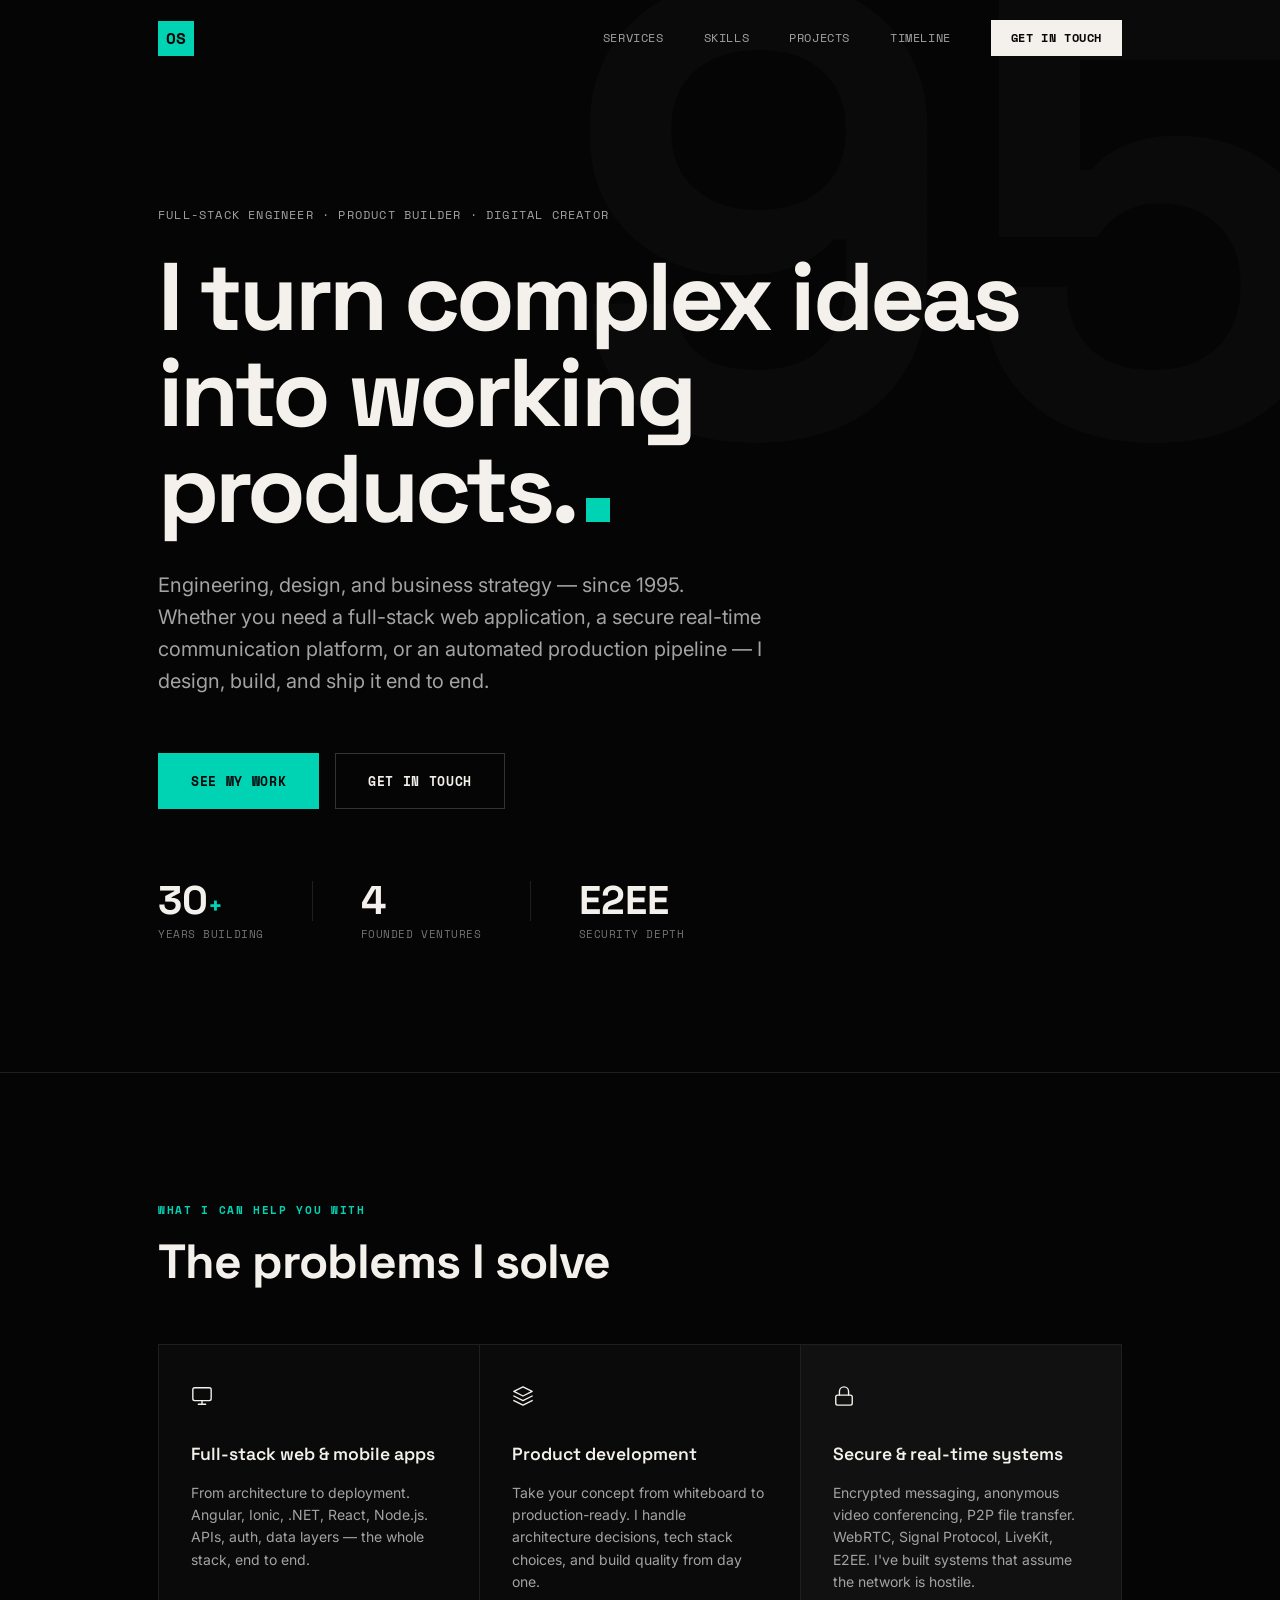
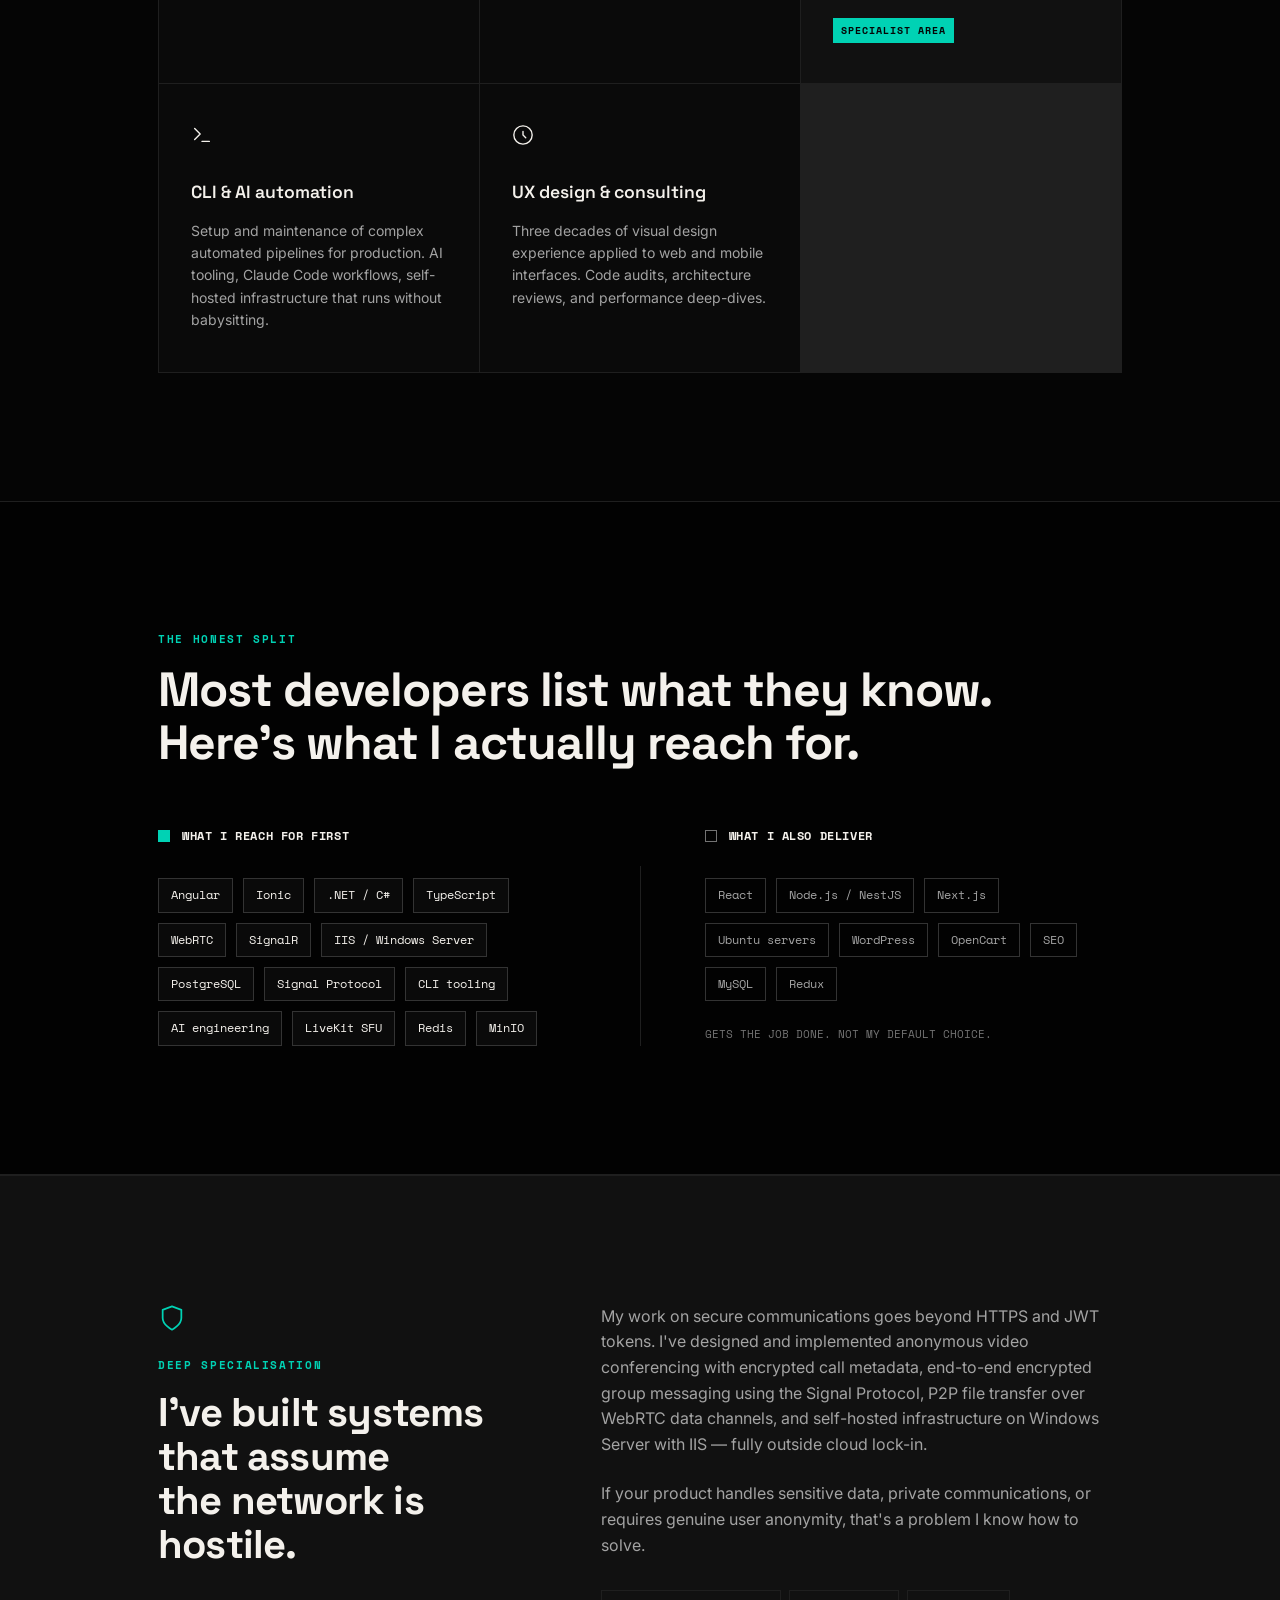
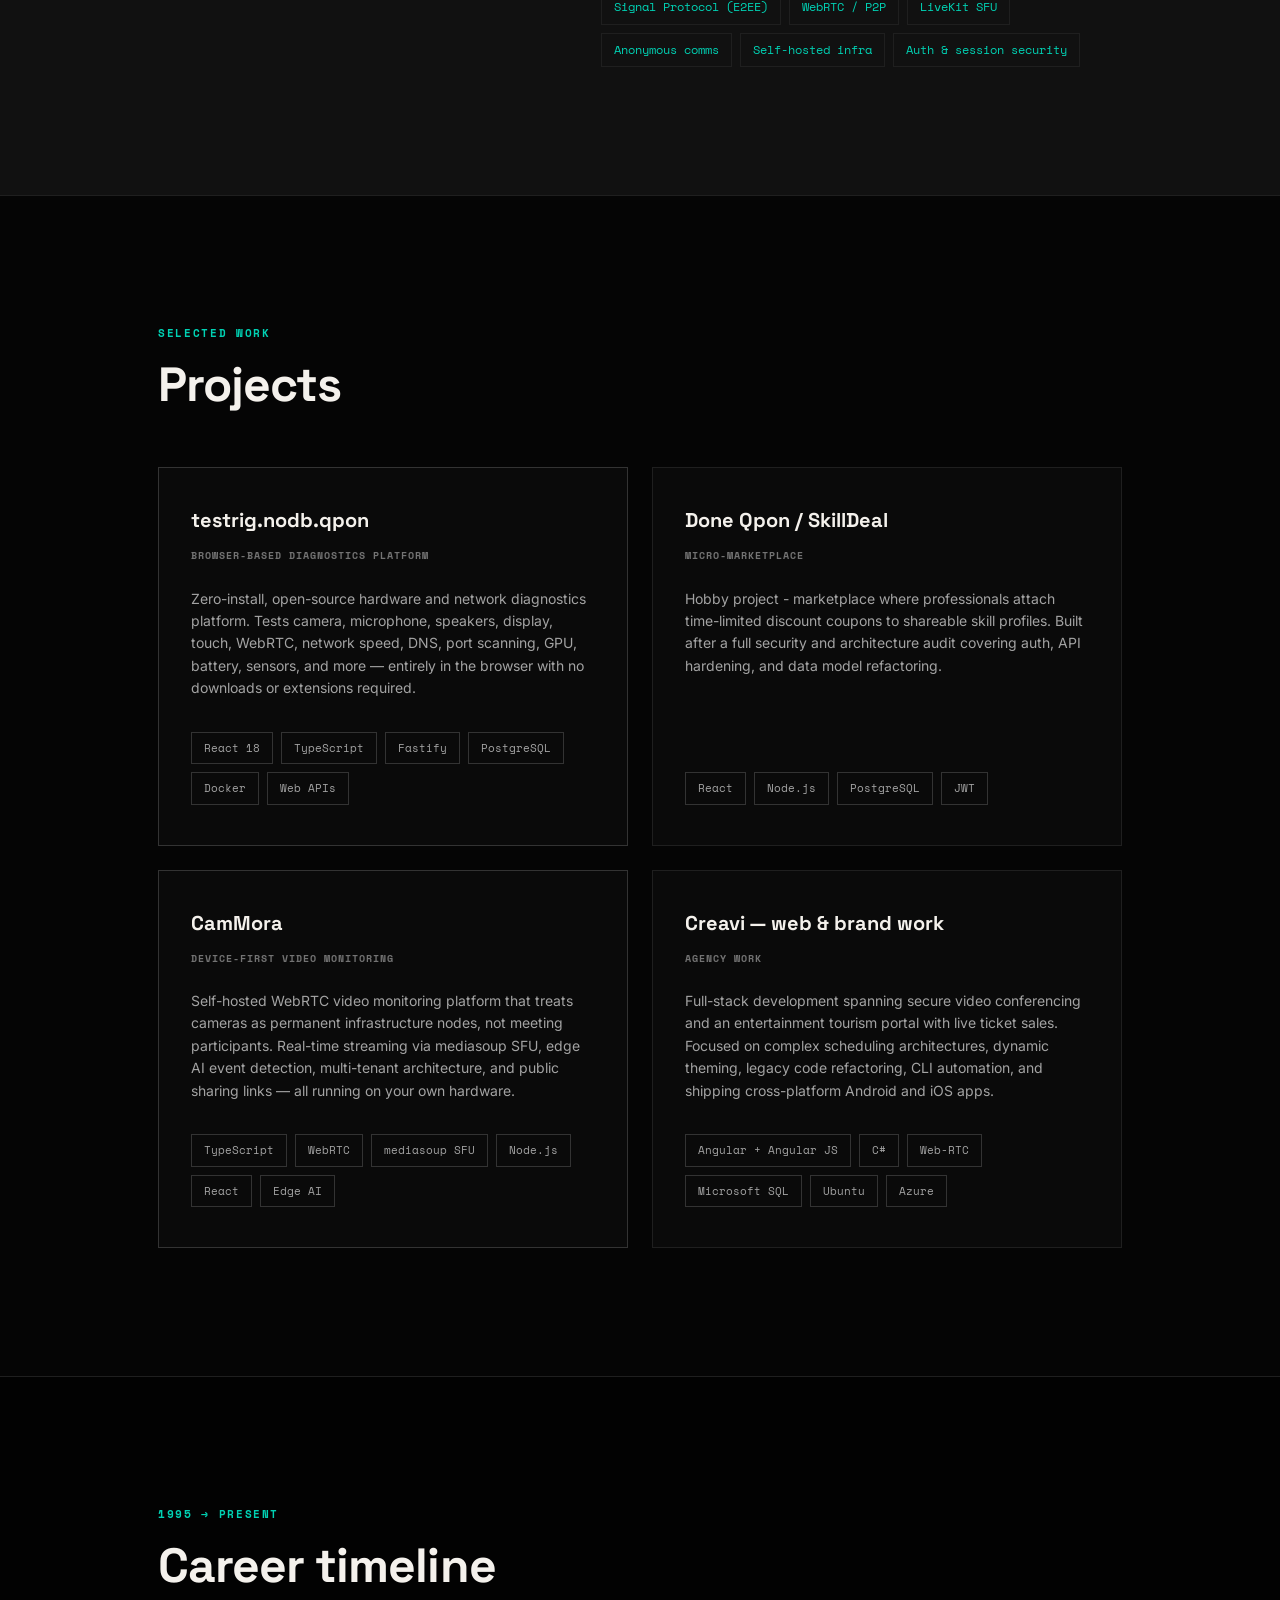
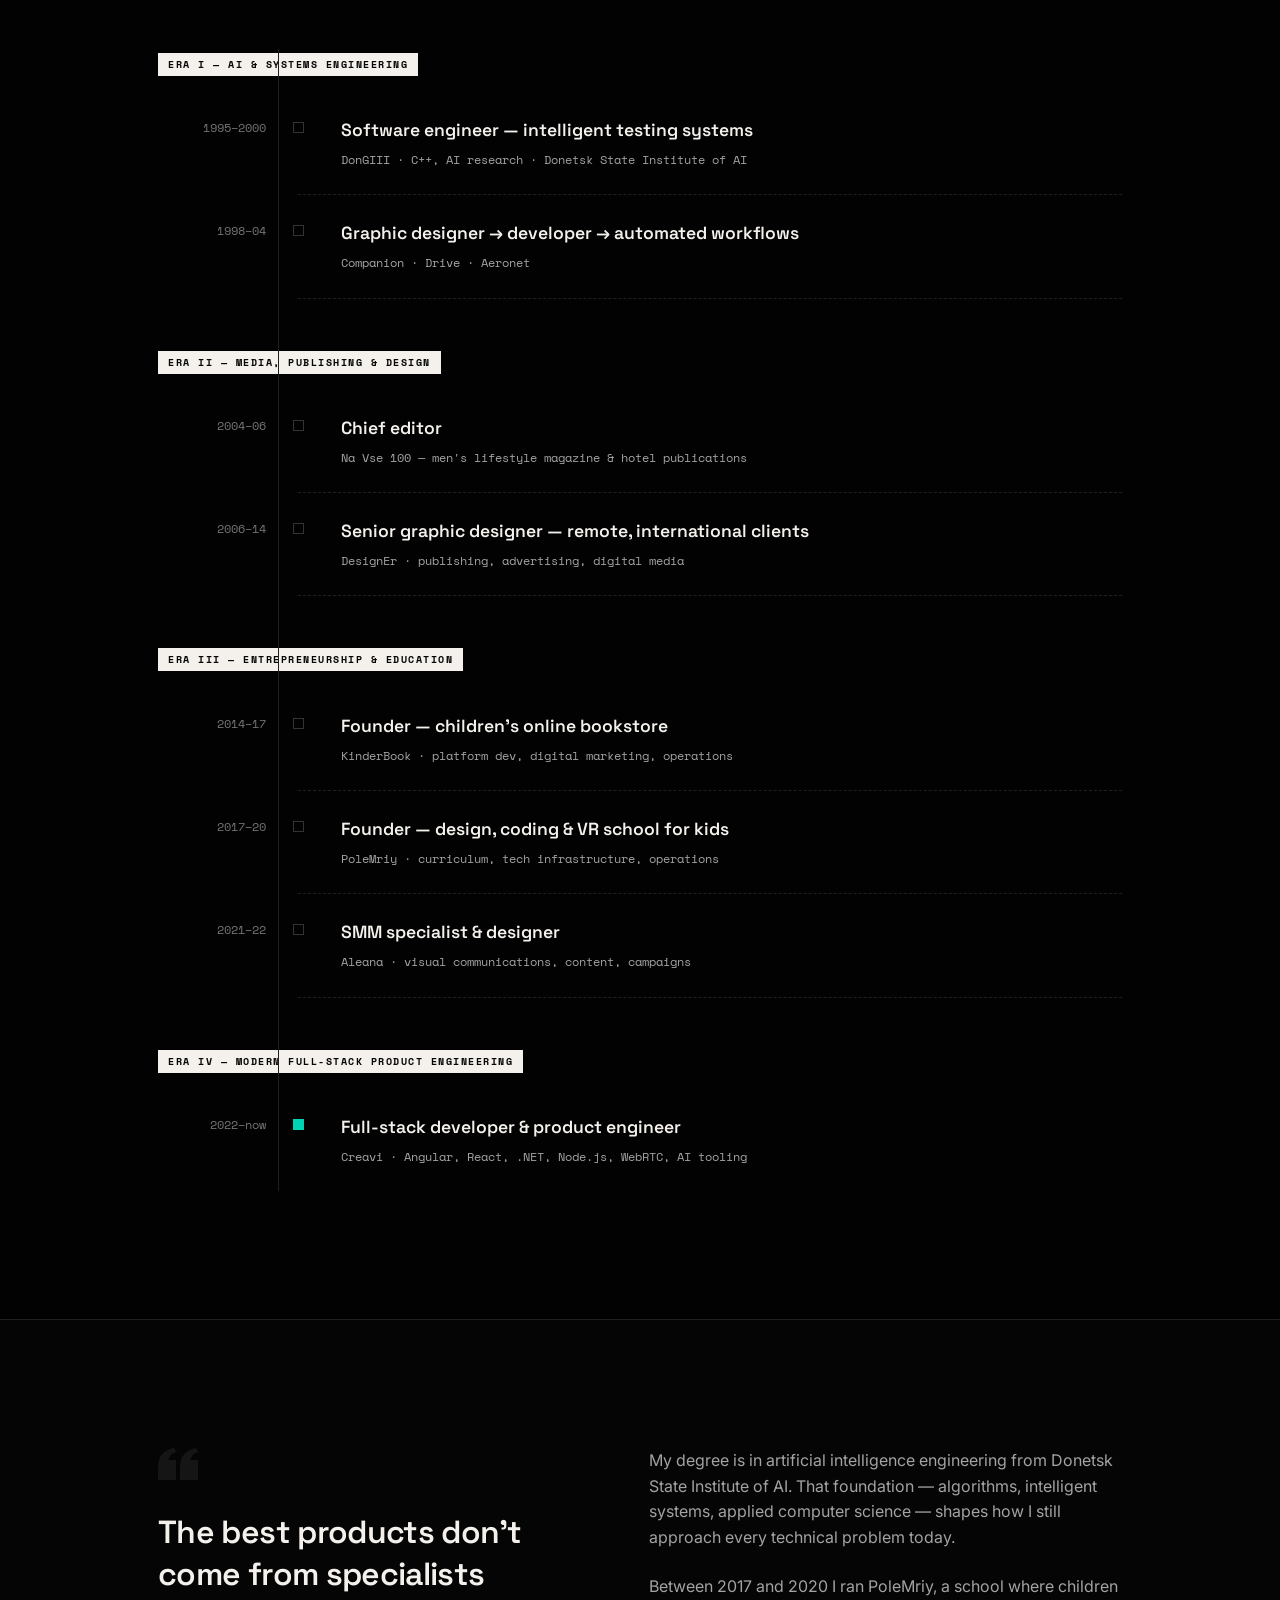
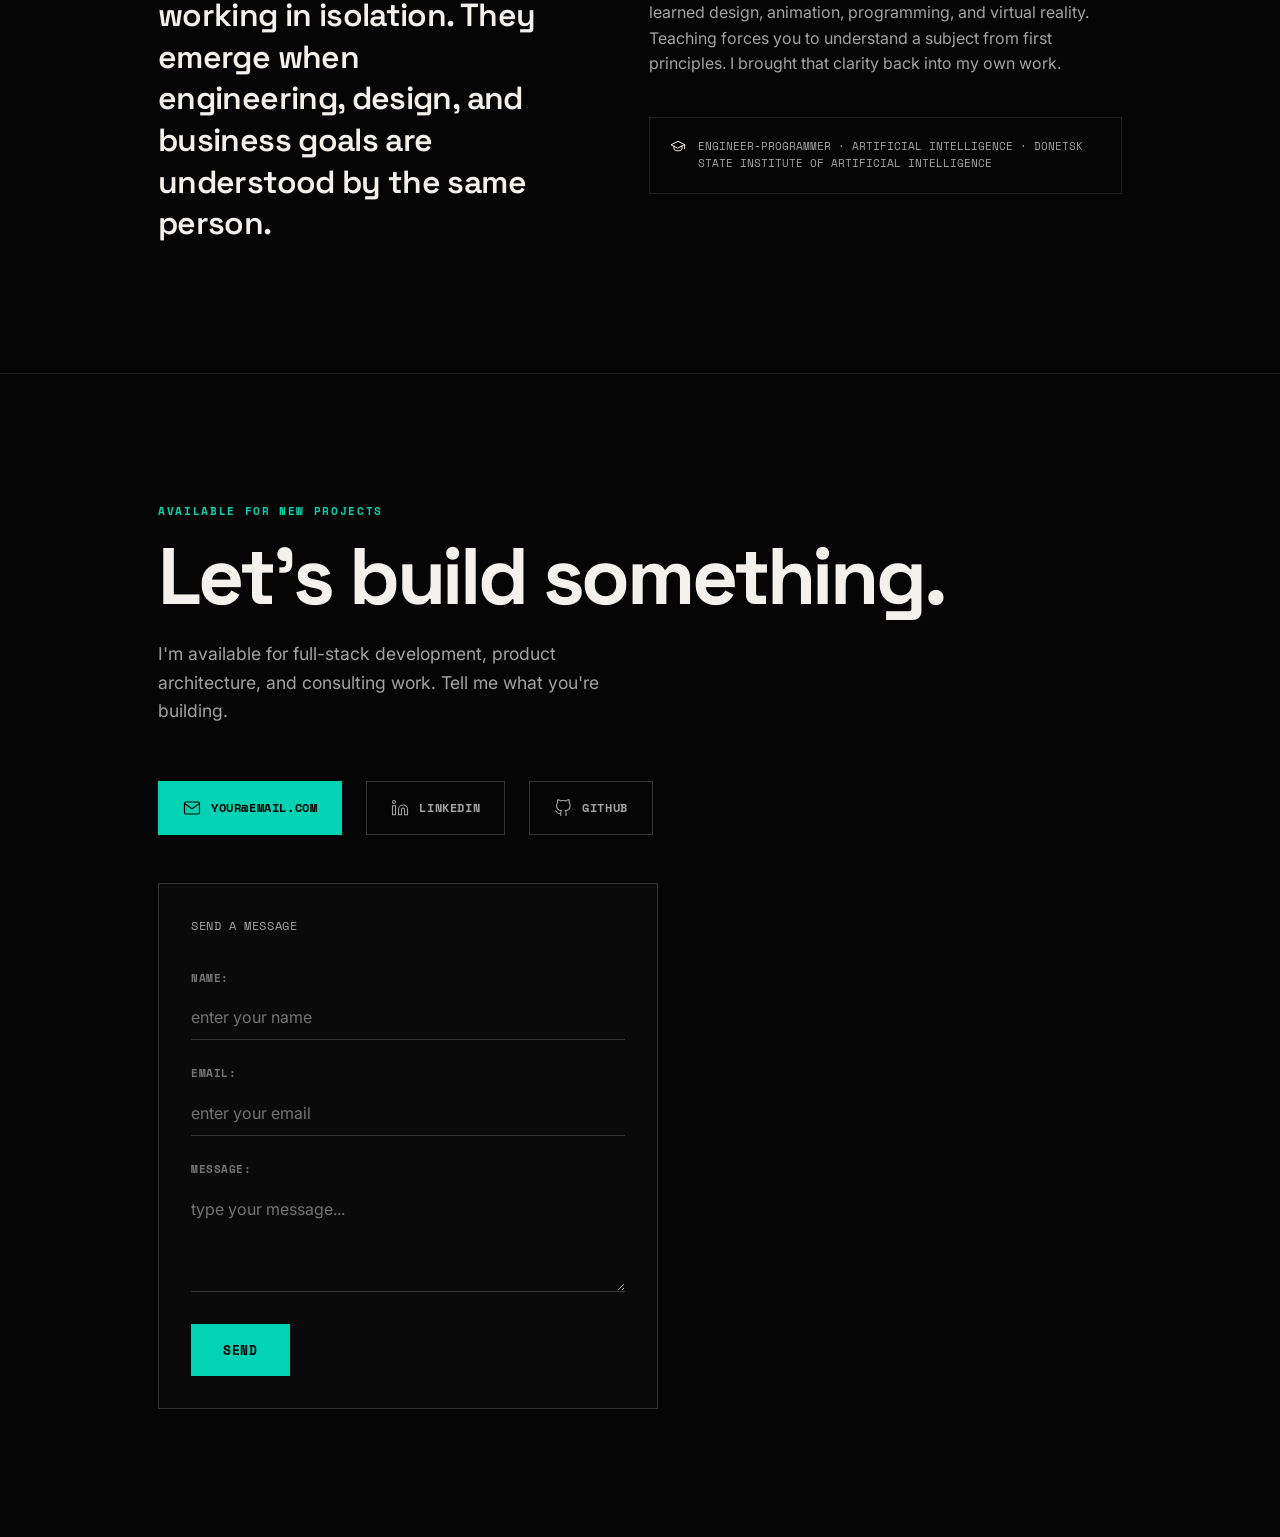
==== formal/site/index.html @ 69bfb185 "feat: replace Secure Messenger with CamMora project - formal: Secure Messenger → CamMora (device-fir" ====
<!DOCTYPE html>
<html lang="en">
<head>
<meta charset="UTF-8">
<meta name="viewport" content="width=device-width, initial-scale=1.0">
<title>Olexander Skidan — Full-Stack Product Engineer</title>
<link rel="icon" type="image/svg+xml" href="favicon.svg">
<link rel="icon" type="image/png" sizes="96x96" href="favicon-96x96.png">
<link rel="icon" type="image/x-icon" href="favicon.ico">
<link rel="apple-touch-icon" sizes="180x180" href="apple-touch-icon.png">
<link rel="manifest" href="site.webmanifest">
<link rel="preconnect" href="https://fonts.googleapis.com">
<link rel="preconnect" href="https://fonts.gstatic.com" crossorigin>
<link href="https://fonts.googleapis.com/css2?family=Space+Grotesk:wght@300;400;500;600;700&family=Inter:wght@300;400;500&display=swap" rel="stylesheet">
<link rel="stylesheet" href="portfolio.css">
</head>
<body>

<!-- NAV -->
<nav class="nav" id="nav">
  <div class="nav-inner">
    <span class="nav-initials">OS</span>
    <button class="nav-toggle" id="nav-toggle" aria-label="Toggle navigation" aria-expanded="false">
      <span></span>
      <span></span>
      <span></span>
    </button>
    <div class="nav-links" id="nav-links">
      <a href="#services">Services</a>
      <a href="#skills">Skills</a>
      <a href="#projects">Projects</a>
      <a href="#timeline">Timeline</a>
      <a href="#contact" class="nav-cta">Get in touch</a>
    </div>
  </div>
</nav>

<!-- HERO -->
<section class="hero" id="hero">
  <div class="container">
    <p class="eyebrow">Full-stack engineer · product builder · digital creator</p>
    <h1 class="hero-headline">I turn complex ideas<br>into working products.</h1>
    <p class="hero-sub">Engineering, design, and business strategy — since 1995.<br>Whether you need a full-stack web application, a secure real-time communication platform, or an automated production pipeline — I design, build, and ship it end to end.</p>
    <div class="hero-ctas">
      <a href="#projects" class="btn btn-primary">See my work</a>
      <a href="#contact" class="btn btn-ghost">Get in touch</a>
    </div>
    <div class="hero-stats">
      <div class="stat">
        <span class="stat-num">30<span class="stat-plus">+</span></span>
        <span class="stat-label">Years building</span>
      </div>
      <div class="stat-divider"></div>
      <div class="stat">
        <span class="stat-num">4</span>
        <span class="stat-label">Founded ventures</span>
      </div>
      <div class="stat-divider"></div>
      <div class="stat">
        <span class="stat-num">E2EE</span>
        <span class="stat-label">Security depth</span>
      </div>
    </div>
  </div>
</section>

<!-- SERVICES -->
<section class="section" id="services">
  <div class="container">
    <p class="section-eyebrow">What I can help you with</p>
    <h2 class="section-title">The problems I solve</h2>
    <div class="services-grid">
      <div class="service-card">
        <div class="service-icon">
          <svg width="22" height="22" viewBox="0 0 24 24" fill="none" stroke="currentColor" stroke-width="1.5" stroke-linecap="round" stroke-linejoin="round"><rect x="2" y="3" width="20" height="14" rx="2"/><path d="M8 21h8M12 17v4"/></svg>
        </div>
        <h3>Full-stack web &amp; mobile apps</h3>
        <p>From architecture to deployment. Angular, Ionic, .NET, React, Node.js. APIs, auth, data layers — the whole stack, end to end.</p>
      </div>
      <div class="service-card">
        <div class="service-icon">
          <svg width="22" height="22" viewBox="0 0 24 24" fill="none" stroke="currentColor" stroke-width="1.5" stroke-linecap="round" stroke-linejoin="round"><path d="M12 2L2 7l10 5 10-5-10-5z"/><path d="M2 17l10 5 10-5"/><path d="M2 12l10 5 10-5"/></svg>
        </div>
        <h3>Product development</h3>
        <p>Take your concept from whiteboard to production-ready. I handle architecture decisions, tech stack choices, and build quality from day one.</p>
      </div>
      <div class="service-card service-card--accent">
        <div class="service-icon">
          <svg width="22" height="22" viewBox="0 0 24 24" fill="none" stroke="currentColor" stroke-width="1.5" stroke-linecap="round" stroke-linejoin="round"><rect x="3" y="11" width="18" height="11" rx="2"/><path d="M7 11V7a5 5 0 0 1 10 0v4"/></svg>
        </div>
        <h3>Secure &amp; real-time systems</h3>
        <p>Encrypted messaging, anonymous video conferencing, P2P file transfer. WebRTC, Signal Protocol, LiveKit, E2EE. I've built systems that assume the network is hostile.</p>
        <span class="service-badge">Specialist area</span>
      </div>
      <div class="service-card">
        <div class="service-icon">
          <svg width="22" height="22" viewBox="0 0 24 24" fill="none" stroke="currentColor" stroke-width="1.5" stroke-linecap="round" stroke-linejoin="round"><polyline points="4 17 10 11 4 5"/><line x1="12" y1="19" x2="20" y2="19"/></svg>
        </div>
        <h3>CLI &amp; AI automation</h3>
        <p>Setup and maintenance of complex automated pipelines for production. AI tooling, Claude Code workflows, self-hosted infrastructure that runs without babysitting.</p>
      </div>
      <div class="service-card">
        <div class="service-icon">
          <svg width="22" height="22" viewBox="0 0 24 24" fill="none" stroke="currentColor" stroke-width="1.5" stroke-linecap="round" stroke-linejoin="round"><circle cx="12" cy="12" r="10"/><path d="M12 8v4l3 3"/></svg>
        </div>
        <h3>UX design &amp; consulting</h3>
        <p>Three decades of visual design experience applied to web and mobile interfaces. Code audits, architecture reviews, and performance deep-dives.</p>
      </div>
    </div>
  </div>
</section>

<!-- SKILLS -->
<section class="section section--dark" id="skills">
  <div class="container">
    <p class="section-eyebrow">The honest split</p>
    <h2 class="section-title">Most developers list what they know.<br>Here's what I actually reach for.</h2>
    <div class="skills-grid">
      <div class="skills-col">
        <div class="skills-col-header">
          <span class="skills-col-dot skills-col-dot--love"></span>
          What I reach for first
        </div>
        <div class="tags-wrap">
          <span class="tag tag--love">Angular</span>
          <span class="tag tag--love">Ionic</span>
          <span class="tag tag--love">.NET / C#</span>
          <span class="tag tag--love">TypeScript</span>
          <span class="tag tag--love">WebRTC</span>
          <span class="tag tag--love">SignalR</span>
          <span class="tag tag--love">IIS / Windows Server</span>
          <span class="tag tag--love">PostgreSQL</span>
          <span class="tag tag--love">Signal Protocol</span>
          <span class="tag tag--love">CLI tooling</span>
          <span class="tag tag--love">AI engineering</span>
          <span class="tag tag--love">LiveKit SFU</span>
          <span class="tag tag--love">Redis</span>
          <span class="tag tag--love">MinIO</span>
        </div>
      </div>
      <div class="skills-divider"></div>
      <div class="skills-col">
        <div class="skills-col-header">
          <span class="skills-col-dot skills-col-dot--also"></span>
          What I also deliver
        </div>
        <div class="tags-wrap">
          <span class="tag tag--also">React</span>
          <span class="tag tag--also">Node.js / NestJS</span>
          <span class="tag tag--also">Next.js</span>
          <span class="tag tag--also">Ubuntu servers</span>
          <span class="tag tag--also">WordPress</span>
          <span class="tag tag--also">OpenCart</span>
          <span class="tag tag--also">SEO</span>
          <span class="tag tag--also">MySQL</span>
          <span class="tag tag--also">Redux</span>
        </div>
        <p class="skills-note">Gets the job done. Not my default choice.</p>
      </div>
    </div>
  </div>
</section>

<!-- SECURITY CALLOUT -->
<section class="section section--security">
  <div class="container">
    <div class="security-inner">
      <div class="security-left">
        <div class="security-icon">
          <svg width="28" height="28" viewBox="0 0 24 24" fill="none" stroke="currentColor" stroke-width="1.5" stroke-linecap="round" stroke-linejoin="round"><path d="M12 22s8-4 8-10V5l-8-3-8 3v7c0 6 8 10 8 10z"/></svg>
        </div>
        <p class="section-eyebrow" style="margin-top:1rem;">Deep specialisation</p>
        <h2 class="security-headline">I've built systems that assume<br>the network is hostile.</h2>
      </div>
      <div class="security-right">
        <p>My work on secure communications goes beyond HTTPS and JWT tokens. I've designed and implemented anonymous video conferencing with encrypted call metadata, end-to-end encrypted group messaging using the Signal Protocol, P2P file transfer over WebRTC data channels, and self-hosted infrastructure on Windows Server with IIS — fully outside cloud lock-in.</p>
        <p>If your product handles sensitive data, private communications, or requires genuine user anonymity, that's a problem I know how to solve.</p>
        <div class="security-tags">
          <span class="tag tag--security">Signal Protocol (E2EE)</span>
          <span class="tag tag--security">WebRTC / P2P</span>
          <span class="tag tag--security">LiveKit SFU</span>
          <span class="tag tag--security">Anonymous comms</span>
          <span class="tag tag--security">Self-hosted infra</span>
          <span class="tag tag--security">Auth &amp; session security</span>
        </div>
      </div>
    </div>
  </div>
</section>

<!-- PROJECTS -->
<section class="section" id="projects">
  <div class="container">
    <p class="section-eyebrow">Selected work</p>
    <h2 class="section-title">Projects</h2>
    <div class="projects-grid">
      <div class="project-card project-card--featured">
        <div class="project-header">
          <h3>testrig.nodb.qpon</h3>
          <span class="project-type">Browser-based diagnostics platform</span>
        </div>
        <p>Zero-install, open-source hardware and network diagnostics platform. Tests camera, microphone, speakers, display, touch, WebRTC, network speed, DNS, port scanning, GPU, battery, sensors, and more — entirely in the browser with no downloads or extensions required.</p>
        <div class="project-tags">
          <span class="tag tag--stack">React 18</span>
          <span class="tag tag--stack">TypeScript</span>
          <span class="tag tag--stack">Fastify</span>
          <span class="tag tag--stack">PostgreSQL</span>
          <span class="tag tag--stack">Docker</span>
          <span class="tag tag--stack">Web APIs</span>
        </div>
      </div>
      <div class="project-card">
        <div class="project-header">
          <h3>Done Qpon / SkillDeal</h3>
          <span class="project-type">Micro-marketplace</span>
        </div>
        <p>Hobby project - marketplace where professionals attach time-limited discount coupons to shareable skill profiles. Built after a full security and architecture audit covering auth, API hardening, and data model refactoring.</p>
        <div class="project-tags">
          <span class="tag tag--stack">React</span>
          <span class="tag tag--stack">Node.js</span>
          <span class="tag tag--stack">PostgreSQL</span>
          <span class="tag tag--stack">JWT</span>
        </div>
      </div>
      <div class="project-card project-card--featured">
        <div class="project-header">
          <h3>CamMora</h3>
          <span class="project-type">Device-first video monitoring</span>
        </div>
        <p>Self-hosted WebRTC video monitoring platform that treats cameras as permanent infrastructure nodes, not meeting participants. Real-time streaming via mediasoup SFU, edge AI event detection, multi-tenant architecture, and public sharing links — all running on your own hardware.</p>
        <div class="project-tags">
          <span class="tag tag--stack">TypeScript</span>
          <span class="tag tag--stack">WebRTC</span>
          <span class="tag tag--stack">mediasoup SFU</span>
          <span class="tag tag--stack">Node.js</span>
          <span class="tag tag--stack">React</span>
          <span class="tag tag--stack">Edge AI</span>
        </div>
      </div>
      <div class="project-card">
        <div class="project-header">
          <h3>Creavi — web &amp; brand work</h3>
          <span class="project-type">Agency work</span>
        </div>
        <p>Full-stack development spanning secure video conferencing and an entertainment tourism portal with live ticket sales. Focused on complex scheduling architectures, dynamic theming, legacy code refactoring, CLI automation, and shipping cross-platform Android and iOS apps.</p>
        <div class="project-tags">
          <span class="tag tag--stack">Angular + Angular JS</span>
          <span class="tag tag--stack">C#</span>
          <span class="tag tag--stack">Web-RTC</span>
          <span class="tag tag--stack">Microsoft SQL</span>
          <span class="tag tag--stack">Ubuntu</span>
          <span class="tag tag--stack">Azure</span>
        </div>
      </div>
    </div>
  </div>
</section>

<!-- TIMELINE -->
<section class="section section--dark" id="timeline">
  <div class="container">
    <p class="section-eyebrow">1995 → present</p>
    <h2 class="section-title">Career timeline</h2>
    <div class="timeline">

      <div class="timeline-era">
        <span>Era I — AI &amp; systems engineering</span>
      </div>
      <div class="timeline-item">
        <div class="timeline-year">1995–2000</div>
        <div class="timeline-dot"></div>
        <div class="timeline-body">
          <div class="timeline-role">Software engineer — intelligent testing systems</div>
          <div class="timeline-company">DonGIII · C++, AI research · Donetsk State Institute of AI</div>
        </div>
      </div>
      <div class="timeline-item">
        <div class="timeline-year">1998–04</div>
        <div class="timeline-dot"></div>
        <div class="timeline-body">
          <div class="timeline-role">Graphic designer → developer → automated workflows</div>
          <div class="timeline-company">Companion · Drive · Aeronet</div>
        </div>
      </div>

      <div class="timeline-era">
        <span>Era II — media, publishing &amp; design</span>
      </div>
      <div class="timeline-item">
        <div class="timeline-year">2004–06</div>
        <div class="timeline-dot"></div>
        <div class="timeline-body">
          <div class="timeline-role">Chief editor</div>
          <div class="timeline-company">Na Vse 100 — men's lifestyle magazine &amp; hotel publications</div>
        </div>
      </div>
      <div class="timeline-item">
        <div class="timeline-year">2006–14</div>
        <div class="timeline-dot"></div>
        <div class="timeline-body">
          <div class="timeline-role">Senior graphic designer — remote, international clients</div>
          <div class="timeline-company">DesignEr · publishing, advertising, digital media</div>
        </div>
      </div>

      <div class="timeline-era">
        <span>Era III — entrepreneurship &amp; education</span>
      </div>
      <div class="timeline-item">
        <div class="timeline-year">2014–17</div>
        <div class="timeline-dot"></div>
        <div class="timeline-body">
          <div class="timeline-role">Founder — children's online bookstore</div>
          <div class="timeline-company">KinderBook · platform dev, digital marketing, operations</div>
        </div>
      </div>
      <div class="timeline-item">
        <div class="timeline-year">2017–20</div>
        <div class="timeline-dot"></div>
        <div class="timeline-body">
          <div class="timeline-role">Founder — design, coding &amp; VR school for kids</div>
          <div class="timeline-company">PoleMriy · curriculum, tech infrastructure, operations</div>
        </div>
      </div>
      <div class="timeline-item">
        <div class="timeline-year">2021–22</div>
        <div class="timeline-dot"></div>
        <div class="timeline-body">
          <div class="timeline-role">SMM specialist &amp; designer</div>
          <div class="timeline-company">Aleana · visual communications, content, campaigns</div>
        </div>
      </div>

      <div class="timeline-era">
        <span>Era IV — modern full-stack product engineering</span>
      </div>
      <div class="timeline-item timeline-item--current">
        <div class="timeline-year">2022–now</div>
        <div class="timeline-dot timeline-dot--current"></div>
        <div class="timeline-body">
          <div class="timeline-role">Full-stack developer &amp; product engineer</div>
          <div class="timeline-company">Creavi · Angular, React, .NET, Node.js, WebRTC, AI tooling</div>
        </div>
      </div>

    </div>
  </div>
</section>

<!-- PHILOSOPHY -->
<section class="section" id="philosophy">
  <div class="container">
    <div class="philosophy-wrap">
      <div class="philosophy-quote">
        <svg class="quote-mark" width="40" height="32" viewBox="0 0 40 32" fill="none"><path d="M0 32V19.2C0 8.533 5.333 2.133 16 0l2.4 4C13.6 5.333 11.2 8 10.4 12H18V32H0ZM22 32V19.2C22 8.533 27.333 2.133 38 0l2.4 4C35.6 5.333 33.2 8 32.4 12H40V32H22Z" fill="currentColor" opacity="0.15"/></svg>
        <p>The best products don't come from specialists working in isolation. They emerge when engineering, design, and business goals are understood by the same person.</p>
      </div>
      <div class="philosophy-body">
        <p>My degree is in artificial intelligence engineering from Donetsk State Institute of AI. That foundation — algorithms, intelligent systems, applied computer science — shapes how I still approach every technical problem today.</p>
        <p>Between 2017 and 2020 I ran PoleMriy, a school where children learned design, animation, programming, and virtual reality. Teaching forces you to understand a subject from first principles. I brought that clarity back into my own work.</p>
        <div class="edu-badge">
          <svg width="16" height="16" viewBox="0 0 24 24" fill="none" stroke="currentColor" stroke-width="1.5" stroke-linecap="round" stroke-linejoin="round"><path d="M22 10v6M2 10l10-5 10 5-10 5z"/><path d="M6 12v5c3 3 9 3 12 0v-5"/></svg>
          Engineer-Programmer · Artificial Intelligence · Donetsk State Institute of Artificial Intelligence
        </div>
      </div>
    </div>
  </div>
</section>

<!-- CONTACT -->
<section class="section section--contact" id="contact">
  <div class="container">
    <div class="contact-wrap">
      <p class="section-eyebrow">Available for new projects</p>
      <h2 class="contact-headline">Let's build something.</h2>
      <p class="contact-sub">I'm available for full-stack development, product architecture, and consulting work. Tell me what you're building.</p>
      <div class="contact-links">
        <a href="mailto:your@email.com" class="contact-link contact-link--primary">
          <svg width="18" height="18" viewBox="0 0 24 24" fill="none" stroke="currentColor" stroke-width="1.5" stroke-linecap="round" stroke-linejoin="round"><path d="M4 4h16c1.1 0 2 .9 2 2v12c0 1.1-.9 2-2 2H4c-1.1 0-2-.9-2-2V6c0-1.1.9-2 2-2z"/><polyline points="22,6 12,13 2,6"/></svg>
          your@email.com
        </a>
        <a href="https://linkedin.com/in/yourprofile" class="contact-link" target="_blank" rel="noopener">
          <svg width="18" height="18" viewBox="0 0 24 24" fill="none" stroke="currentColor" stroke-width="1.5" stroke-linecap="round" stroke-linejoin="round"><path d="M16 8a6 6 0 0 1 6 6v7h-4v-7a2 2 0 0 0-2-2 2 2 0 0 0-2 2v7h-4v-7a6 6 0 0 1 6-6z"/><rect x="2" y="9" width="4" height="12"/><circle cx="4" cy="4" r="2"/></svg>
          LinkedIn
        </a>
        <a href="https://github.com/yourprofile" class="contact-link" target="_blank" rel="noopener">
          <svg width="18" height="18" viewBox="0 0 24 24" fill="none" stroke="currentColor" stroke-width="1.5" stroke-linecap="round" stroke-linejoin="round"><path d="M9 19c-5 1.5-5-2.5-7-3m14 6v-3.87a3.37 3.37 0 0 0-.94-2.61c3.14-.35 6.44-1.54 6.44-7A5.44 5.44 0 0 0 20 4.77 5.07 5.07 0 0 0 19.91 1S18.73.65 16 2.48a13.38 13.38 0 0 0-7 0C6.27.65 5.09 1 5.09 1A5.07 5.07 0 0 0 5 4.77a5.44 5.44 0 0 0-1.5 3.78c0 5.42 3.3 6.61 6.44 7A3.37 3.37 0 0 0 9 18.13V22"/></svg>
          GitHub
        </a>
      </div>
      <form class="contact-form" id="contact-form">
        <div class="contact-form-header">
          <span class="contact-form-title">Send a message</span>
        </div>
        <div class="contact-form-field">
          <label for="contact-name">NAME:</label>
          <input type="text" id="contact-name" name="name" autocomplete="name" placeholder="enter your name">
        </div>
        <div class="contact-form-field">
          <label for="contact-email">EMAIL:</label>
          <input type="email" id="contact-email" name="email" autocomplete="email" placeholder="enter your email">
        </div>
        <div class="contact-form-field">
          <label for="contact-msg">MESSAGE:</label>
          <textarea id="contact-msg" name="message" rows="4" placeholder="type your message..."></textarea>
        </div>
        <button type="submit" class="contact-form-send">SEND</button>
      </form>
    </div>
  </div>
</section>

<script>
  const nav = document.getElementById('nav');
  const navToggle = document.getElementById('nav-toggle');
  const navLinks = document.getElementById('nav-links');

  window.addEventListener('scroll', () => {
    nav.classList.toggle('nav--scrolled', window.scrollY > 60);
  });

  navToggle.addEventListener('click', () => {
    const isOpen = navLinks.classList.toggle('nav-links--open');
    navToggle.setAttribute('aria-expanded', isOpen);
  });

  document.querySelectorAll('a[href^="#"]').forEach(a => {
    a.addEventListener('click', e => {
      const target = document.querySelector(a.getAttribute('href'));
      if (target) {
        e.preventDefault();
        target.scrollIntoView({ behavior: 'smooth', block: 'start' });
        navLinks.classList.remove('nav-links--open');
        navToggle.setAttribute('aria-expanded', 'false');
      }
    });
  });

  const contactForm = document.getElementById('contact-form');
  if (contactForm) {
    contactForm.addEventListener('submit', (e) => {
      e.preventDefault();
      const name = document.getElementById('contact-name').value.trim();
      const email = document.getElementById('contact-email').value.trim();
      const msg = document.getElementById('contact-msg').value.trim();
      if (!name || !email || !msg) {
        alert('Please fill in all fields.');
        return;
      }
      const subject = encodeURIComponent('Portfolio contact from ' + name);
      const body = encodeURIComponent(msg + '\n\n— ' + name + ' (' + email + ')');
      window.location.href = 'mailto:your@email.com?subject=' + subject + '&body=' + body;
      contactForm.reset();
    });
  }
</script>
</body>
</html>
---- formal/site/portfolio.css ----
/* ─── RESET & FONTS ─────────────────────────────────────────── */
@import url('https://fonts.googleapis.com/css2?family=Space+Mono:wght@400;700&display=swap');

*, *::before, *::after { box-sizing: border-box; margin: 0; padding: 0; }

:root {
  /* Starker, flatter palette */
  --bg:        #050505;
  --bg-card:   #0A0A0A;
  --bg-dark:   #020202;
  --bg-sec:    #111111;
  
  /* Hard visible borders */
  --border:    #333333;
  --border-lt: #1F1F1F;
  
  --text:        #F4F1EC;
  --text-muted:  #A3A3A3;
  --text-dim:    #737373;

  --accent:    #00D2B4;
  --accent-dk: #00A68E;
  
  /* Typography Roles */
  --font-display: 'Space Grotesk', system-ui, sans-serif;
  --font-body:    'Inter', system-ui, sans-serif;
  --font-mono:    'Space Mono', monospace; /* The retro edge */

  /* Brutalism = No curves */
  --r-sm: 0px;
  --r-md: 0px;
  --r-lg: 0px;

  --max: 1060px;
  --pad: clamp(1.25rem, 5vw, 3rem);
}

html { scroll-behavior: smooth; }

body {
  background: var(--bg);
  color: var(--text);
  font-family: var(--font-body);
  font-size: 16px;
  line-height: 1.7;
  -webkit-font-smoothing: antialiased;
}

a { color: inherit; text-decoration: none; }

/* ─── LAYOUT ──────────────────────────────────────────────── */
.container {
  max-width: var(--max);
  margin: 0 auto;
  padding-left: var(--pad);
  padding-right: var(--pad);
}

.section { padding: clamp(5rem, 10vw, 8rem) 0; }

.section--dark {
  background: var(--bg-dark);
  border-top: 1px solid var(--border-lt);
  border-bottom: 1px solid var(--border-lt);
}

/* ─── TYPOGRAPHY ──────────────────────────────────────────── */
.section-eyebrow {
  font-family: var(--font-mono);
  font-size: 11px;
  font-weight: 700;
  letter-spacing: 0.15em;
  text-transform: uppercase;
  color: var(--accent);
  margin-bottom: 1rem;
}

.section-title {
  font-family: var(--font-display);
  font-size: clamp(2rem, 4vw, 3rem);
  font-weight: 700;
  line-height: 1.1;
  color: var(--text);
  margin-bottom: 3.5rem;
  letter-spacing: -0.02em;
}

/* ─── NAV ─────────────────────────────────────────────────── */
.nav {
  position: fixed;
  top: 0; left: 0; right: 0;
  z-index: 100;
  padding: 1.25rem 0;
  transition: all 0.2s;
  border-bottom: 1px solid transparent;
}

.nav--scrolled {
  background: rgba(5, 5, 5, 0.95);
  border-bottom: 1px solid var(--border-lt);
  padding: 1rem 0;
}

.nav-inner {
  max-width: var(--max);
  margin: 0 auto;
  padding: 0 var(--pad);
  display: flex;
  align-items: center;
  justify-content: space-between;
}

.nav-initials {
  font-family: var(--font-mono);
  font-size: 16px;
  font-weight: 700;
  color: var(--bg);
  background: var(--accent);
  padding: 4px 8px;
  letter-spacing: 0;
}

.nav-links {
  display: flex;
  align-items: center;
  gap: 2.5rem;
}

.nav-links a {
  font-size: 12px;
  color: var(--text-muted);
  font-family: var(--font-mono);
  text-transform: uppercase;
  letter-spacing: 0.05em;
  transition: color 0.2s;
}

.nav-links a:hover { color: var(--text); }

.nav-cta {
  background: var(--text) !important;
  color: var(--bg) !important;
  padding: 0.5rem 1.25rem;
  font-weight: 700 !important;
}
.nav-cta:hover { 
  background: var(--accent) !important; 
}

.nav-toggle {
  display: none;
  flex-direction: column;
  justify-content: center;
  align-items: center;
  width: 40px;
  height: 40px;
  background: transparent;
  border: 1px solid var(--border);
  cursor: pointer;
  padding: 8px;
  gap: 5px;
}

.nav-toggle span {
  display: block;
  width: 20px;
  height: 2px;
  background: var(--text);
  transition: transform 0.2s, opacity 0.2s;
}

.nav-toggle[aria-expanded="true"] span:nth-child(1) { transform: translateY(7px) rotate(45deg); }
.nav-toggle[aria-expanded="true"] span:nth-child(2) { opacity: 0; }
.nav-toggle[aria-expanded="true"] span:nth-child(3) { transform: translateY(-7px) rotate(-45deg); }

/* ─── HERO ────────────────────────────────────────────────── */
.hero {
  padding: clamp(9rem, 16vw, 13rem) 0 clamp(5rem, 10vw, 8rem);
  border-bottom: 1px solid var(--border-lt);
  position: relative;
  overflow: hidden;
}

/* Giant subtle watermark for spatial drama */
.hero::before {
  content: '95';
  position: absolute;
  top: -10%;
  right: -5%;
  font-family: var(--font-display);
  font-size: 50vw;
  font-weight: 700;
  line-height: 1;
  color: rgba(255,255,255,0.02);
  z-index: 0;
  pointer-events: none;
}

.hero .container { position: relative; z-index: 1; }

.eyebrow {
  font-family: var(--font-mono);
  font-size: 12px;
  letter-spacing: 0.1em;
  color: var(--text-muted);
  text-transform: uppercase;
  margin-bottom: 1.5rem;
}

.hero-headline {
  font-family: var(--font-display);
  font-size: clamp(3rem, 7.5vw, 6.5rem);
  font-weight: 700;
  line-height: 1;
  letter-spacing: -0.04em;
  margin-bottom: 2rem;
  color: var(--text);
}

.hero-headline::after {
  content: '';
  display: inline-block;
  width: clamp(12px, 2vw, 24px);
  height: clamp(12px, 2vw, 24px);
  background: var(--accent);
  margin-left: 10px;
}

.hero-sub {
  font-size: clamp(1.1rem, 2vw, 1.25rem);
  color: var(--text-muted);
  max-width: 650px;
  margin-bottom: 3.5rem;
  line-height: 1.6;
}

.hero-ctas {
  display: flex;
  gap: 1rem;
  flex-wrap: wrap;
  margin-bottom: 4.5rem;
}

.btn {
  font-family: var(--font-mono);
  font-size: 13px;
  text-transform: uppercase;
  letter-spacing: 0.05em;
  font-weight: 700;
  padding: 1rem 2rem;
  cursor: pointer;
  transition: all 0.2s;
  display: inline-block;
  border: 1px solid transparent;
}

.btn-primary {
  background: var(--accent);
  color: var(--bg);
}
.btn-primary:hover { 
  background: var(--text); 
}

.btn-ghost {
  background: transparent;
  color: var(--text);
  border: 1px solid var(--border);
}
.btn-ghost:hover { 
  border-color: var(--text); 
  background: var(--text);
  color: var(--bg);
}

.hero-stats {
  display: flex;
  align-items: flex-start;
  gap: 3rem;
  flex-wrap: wrap;
}

.stat { display: flex; flex-direction: column; gap: 4px; }

.stat-num {
  font-family: var(--font-display);
  font-size: 2.5rem;
  font-weight: 700;
  color: var(--text);
  line-height: 1;
}

.stat-plus { color: var(--accent); font-size: 1.5rem; }

.stat-label {
  font-family: var(--font-mono);
  font-size: 11px;
  text-transform: uppercase;
  color: var(--text-dim);
  letter-spacing: 0.05em;
}

.stat-divider {
  width: 1px;
  height: 40px;
  background: var(--border-lt);
}

/* ─── SERVICES ────────────────────────────────────────────── */
.services-grid {
  display: grid;
  grid-template-columns: repeat(auto-fit, minmax(280px, 1fr));
  gap: 1px;
  background: var(--border-lt);
  border: 1px solid var(--border-lt);
}

.service-card {
  background: var(--bg-card);
  padding: 2.5rem 2rem;
  position: relative;
  transition: transform 0.2s, box-shadow 0.2s;
}

/* Brutalist Interaction */
.service-card:hover {
  transform: translate(-4px, -4px);
  box-shadow: 4px 4px 0 var(--accent);
  z-index: 2;
}

.service-card--accent { background: var(--bg-sec); }

.service-icon {
  color: var(--text);
  margin-bottom: 1.5rem;
}

.service-card h3 {
  font-family: var(--font-display);
  font-size: 1.1rem;
  font-weight: 600;
  color: var(--text);
  margin-bottom: 0.75rem;
}

.service-card p {
  font-size: 14px;
  color: var(--text-muted);
  line-height: 1.6;
}

.service-badge {
  display: inline-block;
  margin-top: 1.5rem;
  font-family: var(--font-mono);
  font-size: 10px;
  font-weight: 700;
  letter-spacing: 0.1em;
  text-transform: uppercase;
  color: var(--bg);
  background: var(--accent);
  padding: 4px 8px;
}

/* ─── SKILLS ──────────────────────────────────────────────── */
.skills-grid {
  display: grid;
  grid-template-columns: 1fr 1px 1fr;
  gap: 4rem;
  align-items: start;
}

.skills-divider {
  background: var(--border-lt);
  align-self: stretch;
  margin-top: 2.5rem;
}

.skills-col-header {
  font-family: var(--font-mono);
  font-size: 12px;
  font-weight: 700;
  color: var(--text);
  text-transform: uppercase;
  letter-spacing: 0.05em;
  margin-bottom: 2rem;
  display: flex;
  align-items: center;
  gap: 12px;
}

.skills-col-dot {
  width: 12px;
  height: 12px;
  flex-shrink: 0;
}
.skills-col-dot--love { background: var(--accent); }
.skills-col-dot--also { border: 1px solid var(--text-dim); }

.tags-wrap {
  display: flex;
  flex-wrap: wrap;
  gap: 10px;
}

.tag {
  font-family: var(--font-mono);
  font-size: 12px;
  padding: 6px 12px;
  white-space: nowrap;
  border: 1px solid var(--border);
  transition: all 0.2s;
}

.tag--love {
  background: var(--bg-card);
  color: var(--text);
}
.tag--love:hover { background: var(--accent); color: var(--bg); border-color: var(--accent); }

.tag--also {
  background: transparent;
  color: var(--text-muted);
}
.tag--also:hover { background: var(--text); color: var(--bg); border-color: var(--text); }

.tag--stack {
  background: transparent;
  color: var(--text-muted);
  font-size: 11px;
}

.tag--security {
  background: var(--bg-sec);
  color: var(--accent);
  border-color: var(--border-lt);
}

.skills-note {
  margin-top: 1.5rem;
  font-family: var(--font-mono);
  font-size: 11px;
  color: var(--text-dim);
  text-transform: uppercase;
}

/* ─── SECURITY CALLOUT ────────────────────────────────────── */
.section--security {
  background: var(--bg-sec);
  border-top: 1px solid var(--border-lt);
  border-bottom: 1px solid var(--border-lt);
}

.security-inner {
  display: grid;
  grid-template-columns: 1fr 1.5fr;
  gap: 6rem;
  align-items: start;
}

.security-icon { color: var(--accent); margin-bottom: 1rem; }

.security-headline {
  font-family: var(--font-display);
  font-size: clamp(1.6rem, 3.5vw, 2.5rem);
  font-weight: 700;
  line-height: 1.1;
  color: var(--text);
  letter-spacing: -0.02em;
}

.security-right p {
  font-size: 16px;
  color: var(--text-muted);
  line-height: 1.6;
  margin-bottom: 1.5rem;
}

.security-tags {
  display: flex;
  flex-wrap: wrap;
  gap: 8px;
  margin-top: 2rem;
}

/* ─── PROJECTS ────────────────────────────────────────────── */
.projects-grid {
  display: grid;
  grid-template-columns: repeat(auto-fit, minmax(320px, 1fr));
  gap: 1.5rem;
}

.project-card {
  background: var(--bg-card);
  border: 1px solid var(--border-lt);
  padding: 2.5rem 2rem;
  display: flex;
  flex-direction: column;
  transition: transform 0.2s, box-shadow 0.2s, border-color 0.2s;
}

.project-card:hover {
  border-color: var(--border);
  transform: translate(-4px, -4px);
  box-shadow: 4px 4px 0 var(--text);
}

.project-card--featured {
  border-color: var(--border);
}

.project-header {
  margin-bottom: 1.25rem;
}

.project-card h3 {
  font-family: var(--font-display);
  font-size: 1.25rem;
  font-weight: 700;
  color: var(--text);
  line-height: 1.2;
  margin-bottom: 0.5rem;
}

.project-type {
  font-family: var(--font-mono);
  font-size: 10px;
  font-weight: 700;
  letter-spacing: 0.1em;
  color: var(--text-dim);
  text-transform: uppercase;
}

.project-card p {
  font-size: 14px;
  color: var(--text-muted);
  line-height: 1.6;
  margin-bottom: 2rem;
  flex-grow: 1;
}

.project-tags {
  display: flex;
  flex-wrap: wrap;
  gap: 8px;
}

/* ─── TIMELINE ────────────────────────────────────────────── */
.timeline {
  position: relative;
  padding-left: 140px;
}

.timeline::before {
  content: '';
  position: absolute;
  left: 120px;
  top: 0; bottom: 0;
  width: 1px;
  background: var(--border-lt);
}

.timeline-era {
  margin: 3rem 0 1rem -140px;
}
.timeline-era:first-child { margin-top: 0; }

.timeline-era span {
  font-family: var(--font-mono);
  font-size: 10px;
  font-weight: 700;
  letter-spacing: 0.15em;
  text-transform: uppercase;
  color: var(--bg);
  background: var(--text);
  padding: 4px 10px;
}

.timeline-item {
  display: flex;
  align-items: flex-start;
  position: relative;
  padding: 1.5rem 0;
  border-bottom: 1px dashed var(--border-lt);
}
.timeline-item:last-child { border-bottom: none; }

.timeline-year {
  width: 140px;
  margin-left: -140px;
  font-family: var(--font-mono);
  font-size: 12px;
  color: var(--text-dim);
  padding-right: 2rem;
  text-align: right;
  padding-top: 2px;
  flex-shrink: 0;
}

/* Square Brutalist timeline nodes */
.timeline-dot {
  width: 11px;
  height: 11px;
  background: var(--bg-dark);
  border: 1px solid var(--border);
  flex-shrink: 0;
  margin-top: 6px;
  position: relative;
  left: -5px;
}

.timeline-dot--current {
  background: var(--accent);
  border-color: var(--accent);
}

.timeline-body { padding-left: 2rem; }

.timeline-role {
  font-family: var(--font-display);
  font-size: 1.1rem;
  font-weight: 600;
  color: var(--text);
  margin-bottom: 4px;
}

.timeline-company {
  font-family: var(--font-mono);
  font-size: 12px;
  color: var(--text-muted);
}

/* ─── PHILOSOPHY ──────────────────────────────────────────── */
.philosophy-wrap {
  display: grid;
  grid-template-columns: 1fr 1.2fr;
  gap: 6rem;
  align-items: start;
}

.quote-mark {
  color: var(--text-dim);
  display: block;
  margin-bottom: 2rem;
}

.philosophy-quote p {
  font-family: var(--font-display);
  font-size: clamp(1.4rem, 3vw, 2rem);
  font-weight: 600;
  line-height: 1.3;
  color: var(--text);
  letter-spacing: -0.02em;
}

.philosophy-body p {
  font-size: 16px;
  color: var(--text-muted);
  line-height: 1.6;
  margin-bottom: 1.5rem;
}

.edu-badge {
  display: flex;
  align-items: flex-start;
  gap: 12px;
  font-family: var(--font-mono);
  font-size: 11px;
  text-transform: uppercase;
  color: var(--text-muted);
  border: 1px solid var(--border-lt);
  padding: 1.25rem;
  margin-top: 2.5rem;
  line-height: 1.6;
}

.edu-badge svg {
  color: var(--text);
  flex-shrink: 0;
}

/* ─── CONTACT ─────────────────────────────────────────────── */
.section--contact {
  background: var(--bg);
  border-top: 1px solid var(--border-lt);
}

.contact-wrap { max-width: 800px; }

.contact-headline {
  font-family: var(--font-display);
  font-size: clamp(3rem, 7vw, 5rem);
  font-weight: 700;
  letter-spacing: -0.04em;
  line-height: 1;
  color: var(--text);
  margin-bottom: 1.5rem;
}

.contact-sub {
  font-size: 1.1rem;
  color: var(--text-muted);
  margin-bottom: 3.5rem;
  line-height: 1.6;
  max-width: 500px;
}

.contact-links {
  display: flex;
  flex-wrap: wrap;
  gap: 1.5rem;
  align-items: center;
}

.contact-link {
  display: flex;
  align-items: center;
  gap: 10px;
  font-family: var(--font-mono);
  font-size: 12px;
  font-weight: 700;
  text-transform: uppercase;
  letter-spacing: 0.05em;
  color: var(--text-muted);
  border: 1px solid var(--border);
  padding: 1rem 1.5rem;
  transition: all 0.2s;
}

.contact-link:hover { 
  border-color: var(--text); 
  background: var(--text);
  color: var(--bg); 
}

.contact-link--primary {
  background: var(--accent);
  color: var(--bg);
  border-color: var(--accent);
}
.contact-link--primary:hover {
  background: var(--text);
  border-color: var(--text);
}

/* ─── CONTACT FORM ─────────────────────────────────────── */
.contact-form {
  max-width: 500px;
  margin-top: 3rem;
  border: 1px solid var(--border);
  padding: 2rem;
  background: var(--bg-card);
}

.contact-form-header {
  display: flex;
  align-items: center;
  gap: 10px;
  margin-bottom: 2rem;
  font-family: var(--font-mono);
  font-size: 12px;
  color: var(--text-muted);
  text-transform: uppercase;
  letter-spacing: 0.05em;
}

.contact-form-field {
  margin-bottom: 1.5rem;
}

.contact-form-field label {
  display: block;
  font-family: var(--font-mono);
  font-size: 11px;
  font-weight: 700;
  color: var(--text-dim);
  text-transform: uppercase;
  letter-spacing: 0.05em;
  margin-bottom: 0.5rem;
}

.contact-form-field input,
.contact-form-field textarea {
  width: 100%;
  background: transparent;
  border: none;
  border-bottom: 1px solid var(--border);
  color: var(--text);
  font-family: var(--font-body);
  font-size: 16px;
  padding: 0.75rem 0;
  transition: border-color 0.2s;
}

.contact-form-field input::placeholder,
.contact-form-field textarea::placeholder {
  color: var(--text-dim);
}

.contact-form-field input:focus,
.contact-form-field textarea:focus {
  outline: none;
  border-color: var(--accent);
}

.contact-form-send {
  font-family: var(--font-mono);
  font-size: 13px;
  font-weight: 700;
  text-transform: uppercase;
  letter-spacing: 0.05em;
  background: var(--accent);
  color: var(--bg);
  border: none;
  padding: 1rem 2rem;
  cursor: pointer;
  transition: all 0.2s;
}

.contact-form-send:hover {
  background: var(--text);
}

.contact-form-send:active {
  transform: translate(2px, 2px);
}

/* ─── RESPONSIVE ──────────────────────────────────────────── */
@media (max-width: 768px) {
  .nav-toggle { display: flex; }

  .nav-links {
    position: fixed;
    top: 70px;
    left: var(--pad);
    right: var(--pad);
    background: var(--bg);
    border: 1px solid var(--border);
    padding: 1.5rem;
    flex-direction: column;
    gap: 0;
    opacity: 0;
    visibility: hidden;
    transform: translateY(-10px);
    transition: opacity 0.2s, visibility 0.2s, transform 0.2s;
  }

  .nav-links.nav-links--open {
    opacity: 1;
    visibility: visible;
    transform: translateY(0);
  }

  .nav-links a {
    display: block !important;
    padding: 1rem;
    width: 100%;
    text-align: center;
    border-bottom: 1px solid var(--border-lt);
  }
  .nav-links a:last-child { border-bottom: none; margin-top: 1rem; }

  .nav-links a:hover { background: var(--bg-sec); }

  .skills-grid { grid-template-columns: 1fr; gap: 3rem; }
  .skills-divider { display: none; }
  .security-inner { grid-template-columns: 1fr; gap: 3rem; }
  .philosophy-wrap { grid-template-columns: 1fr; gap: 3rem; }

  .timeline { padding-left: 90px; }
  .timeline::before { left: 75px; }
  .timeline-year { width: 90px; margin-left: -90px; }
  .timeline-era { margin-left: -90px; }
}

@media (max-width: 520px) {
  .hero-stats { gap: 2rem; flex-direction: column; }
  .stat-divider { display: none; }
  .services-grid { grid-template-columns: 1fr; }
  .projects-grid { grid-template-columns: 1fr; }

  .timeline { padding-left: 0; }
  .timeline::before { display: none; }
  .timeline-year { display: none; }
  .timeline-dot { display: none; }
  .timeline-body { padding-left: 0; }
  .timeline-era { margin-left: 0; }
  .timeline-item { border-bottom: 1px solid var(--border-lt); }
}

@media (prefers-reduced-motion: reduce) {
  html { scroll-behavior: auto; }
  * { transition: none !important; }
}
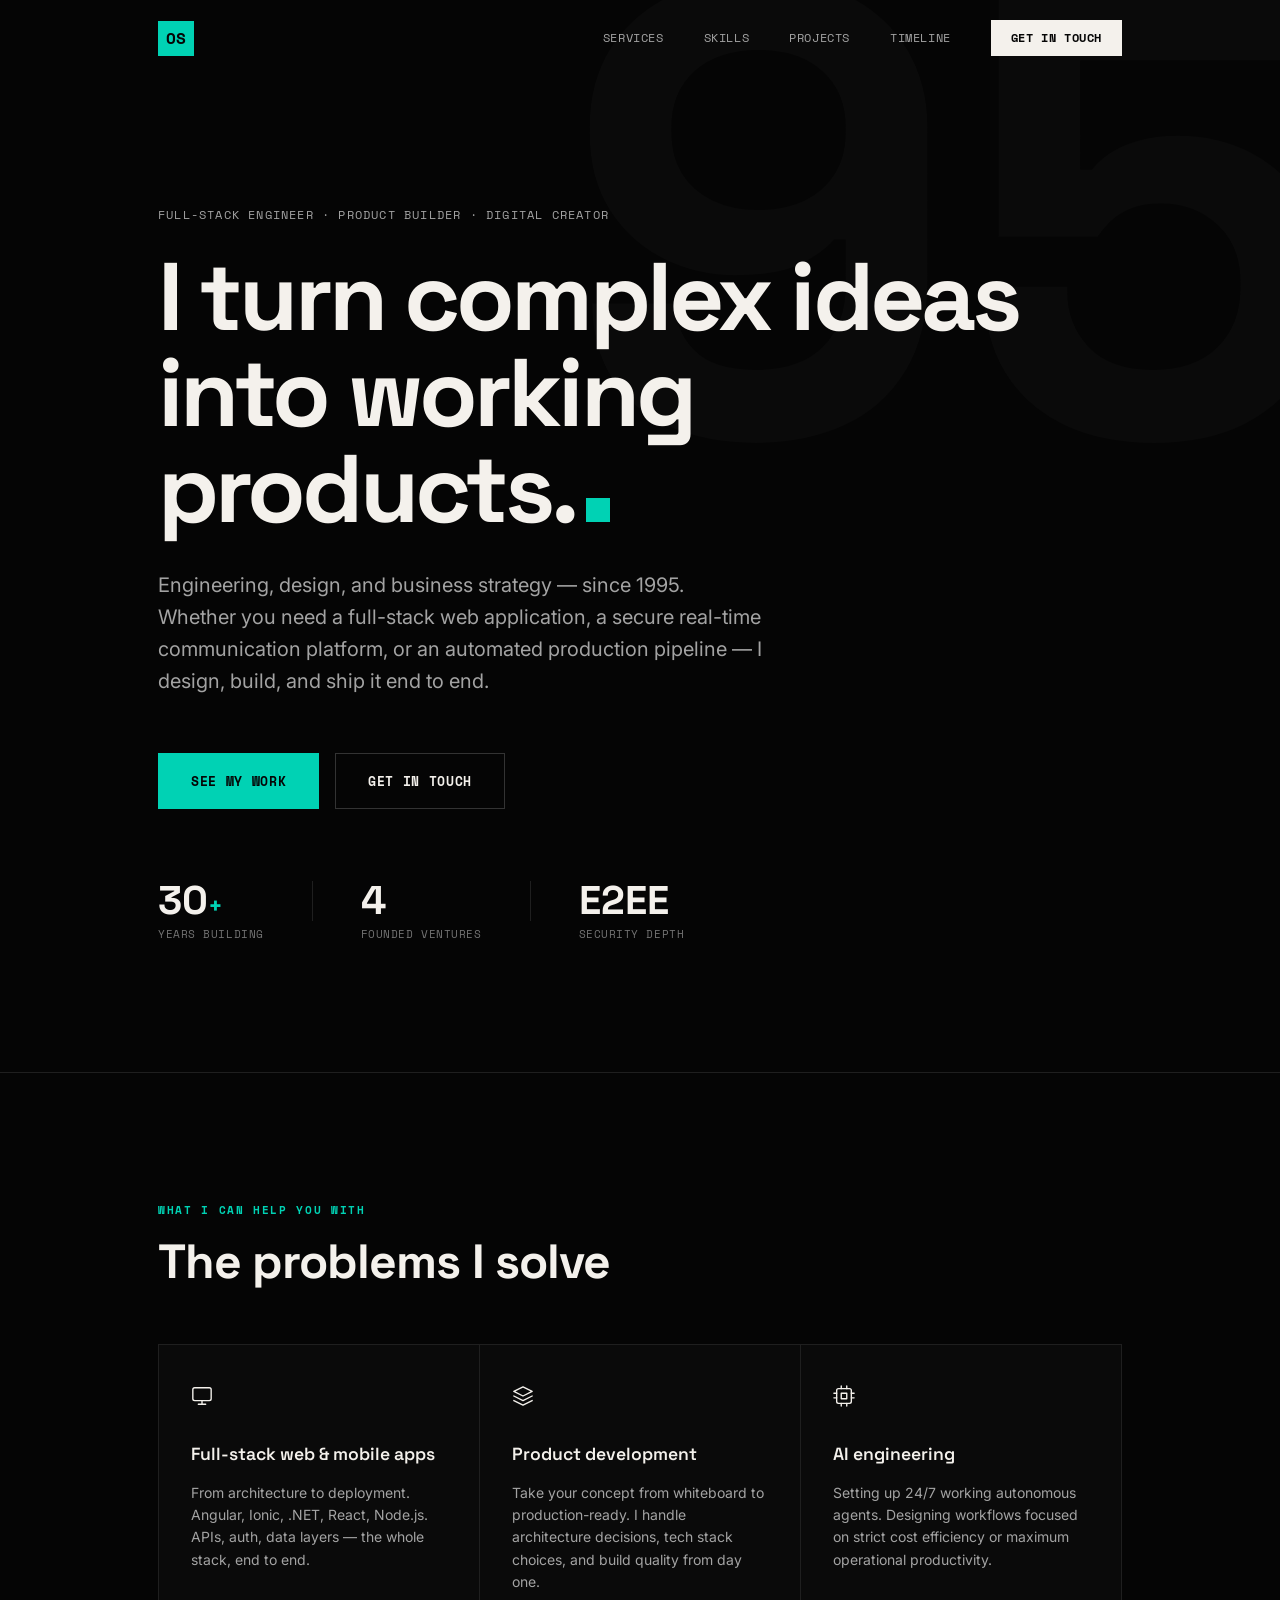
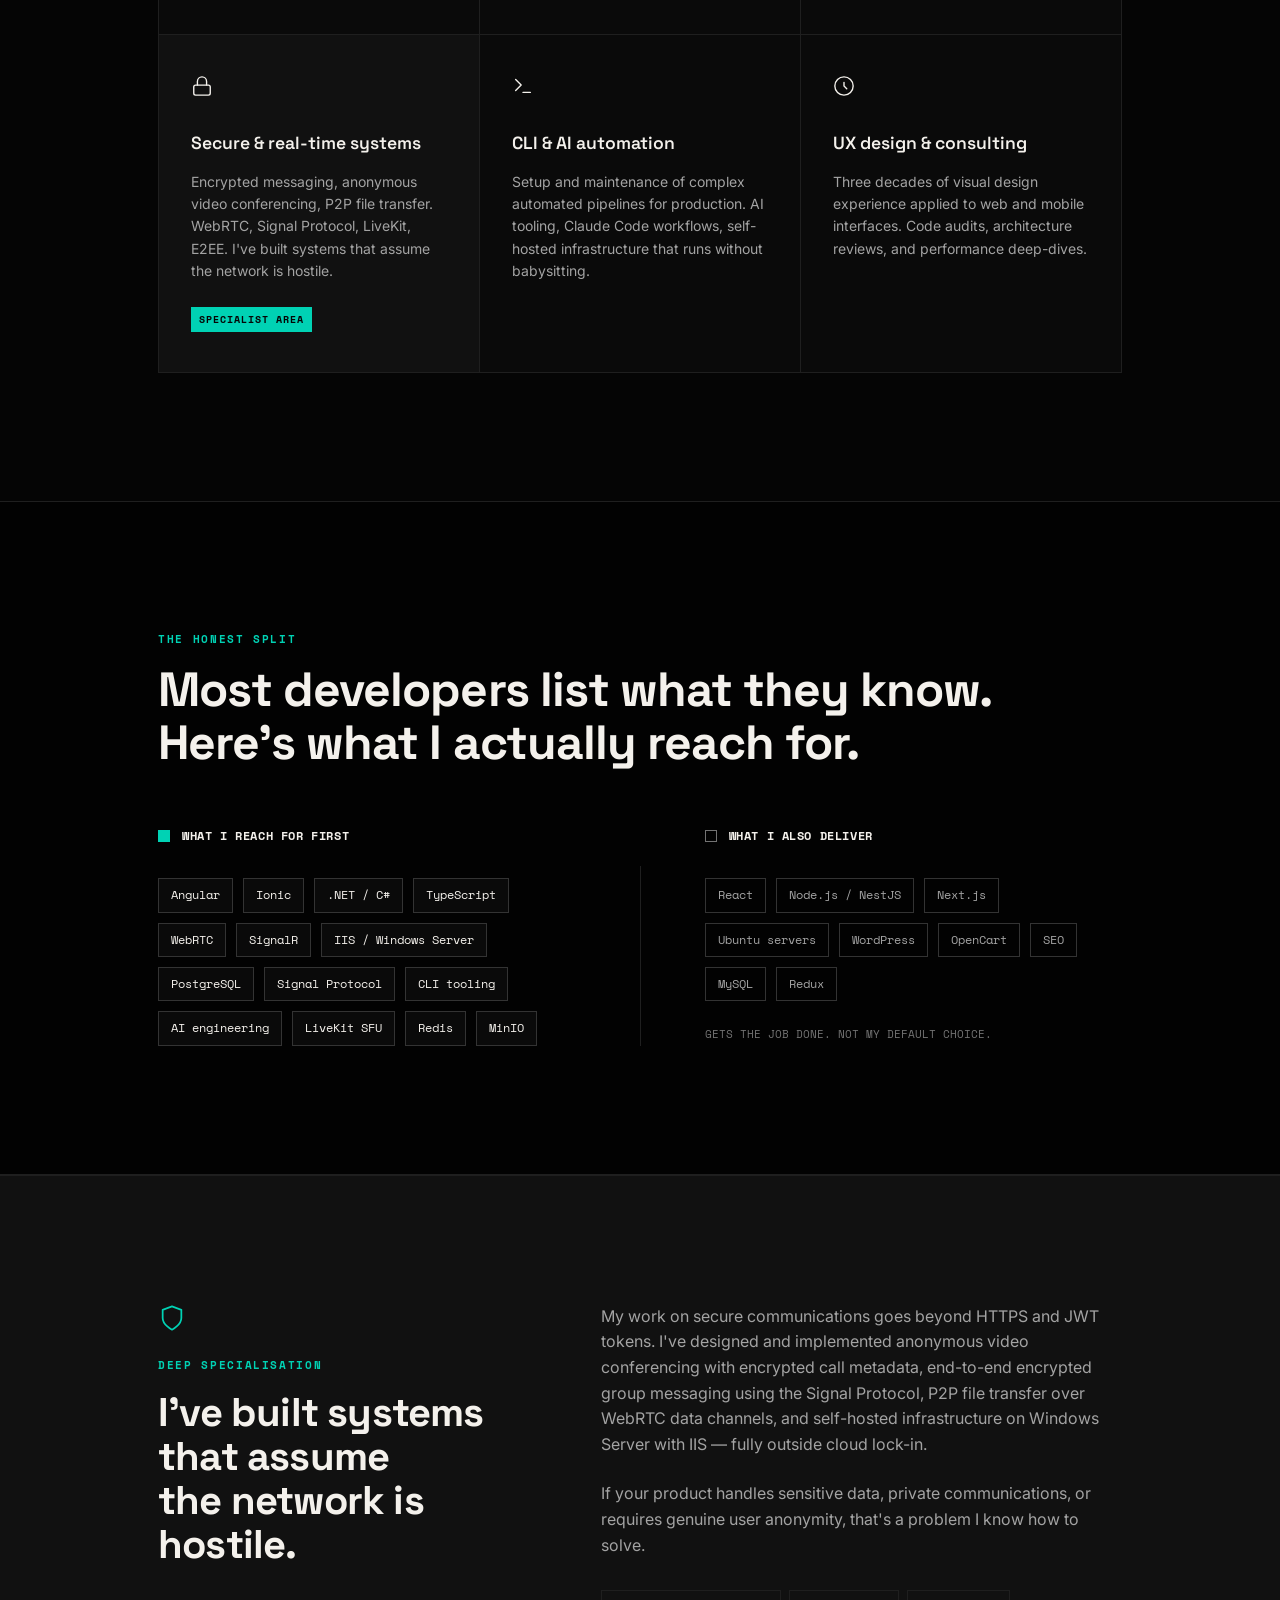
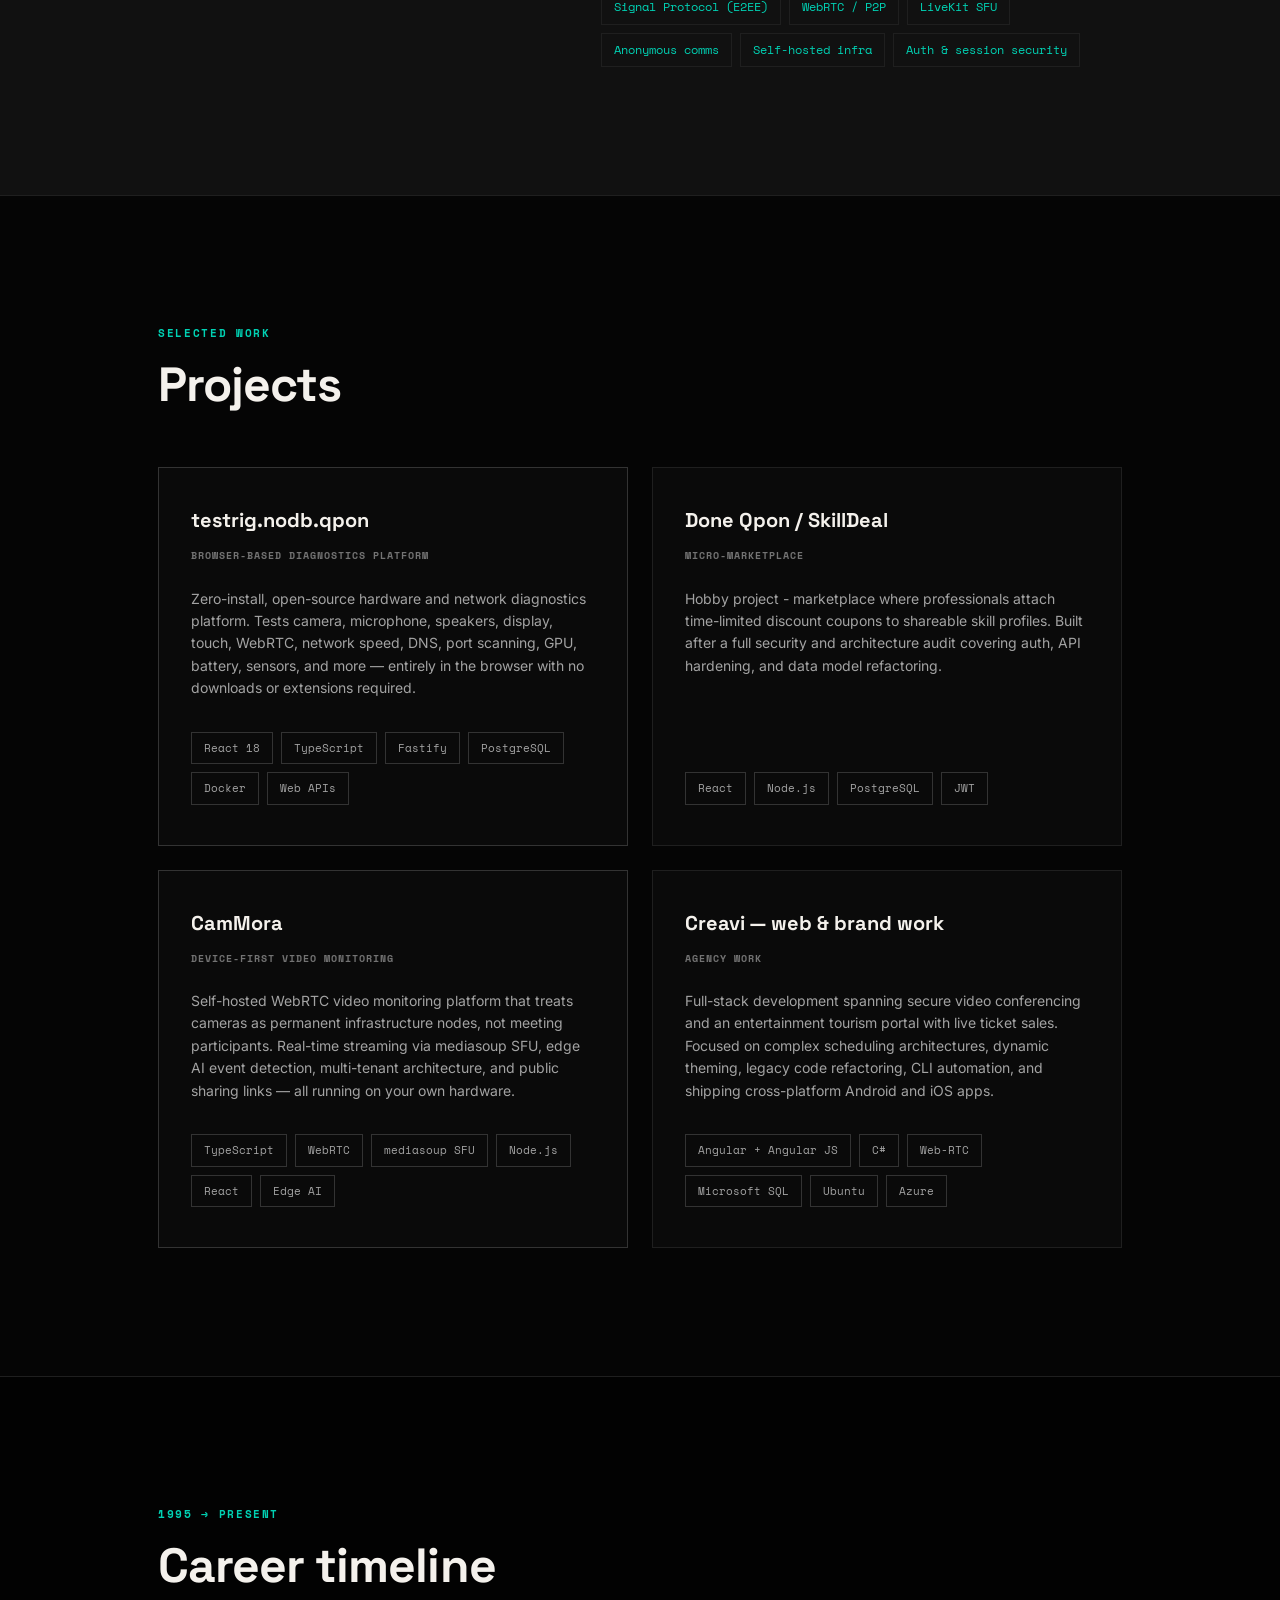
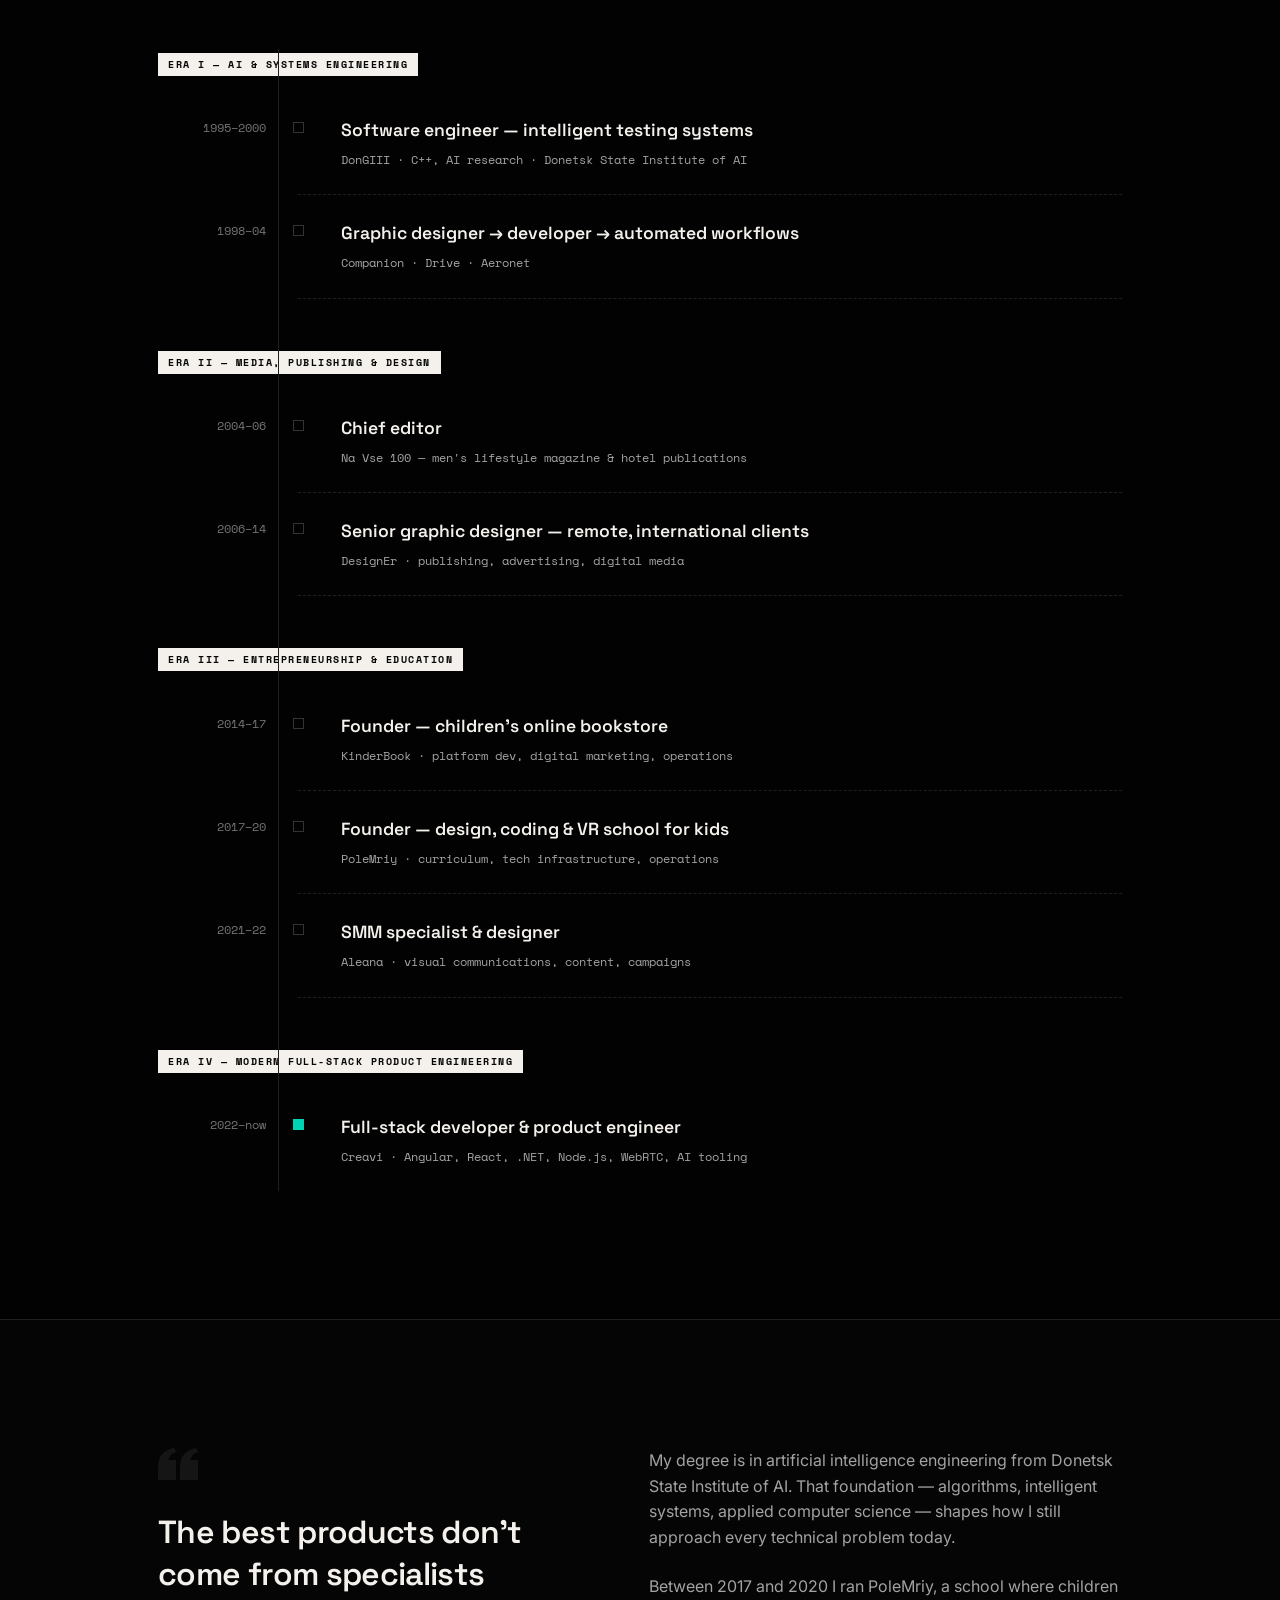
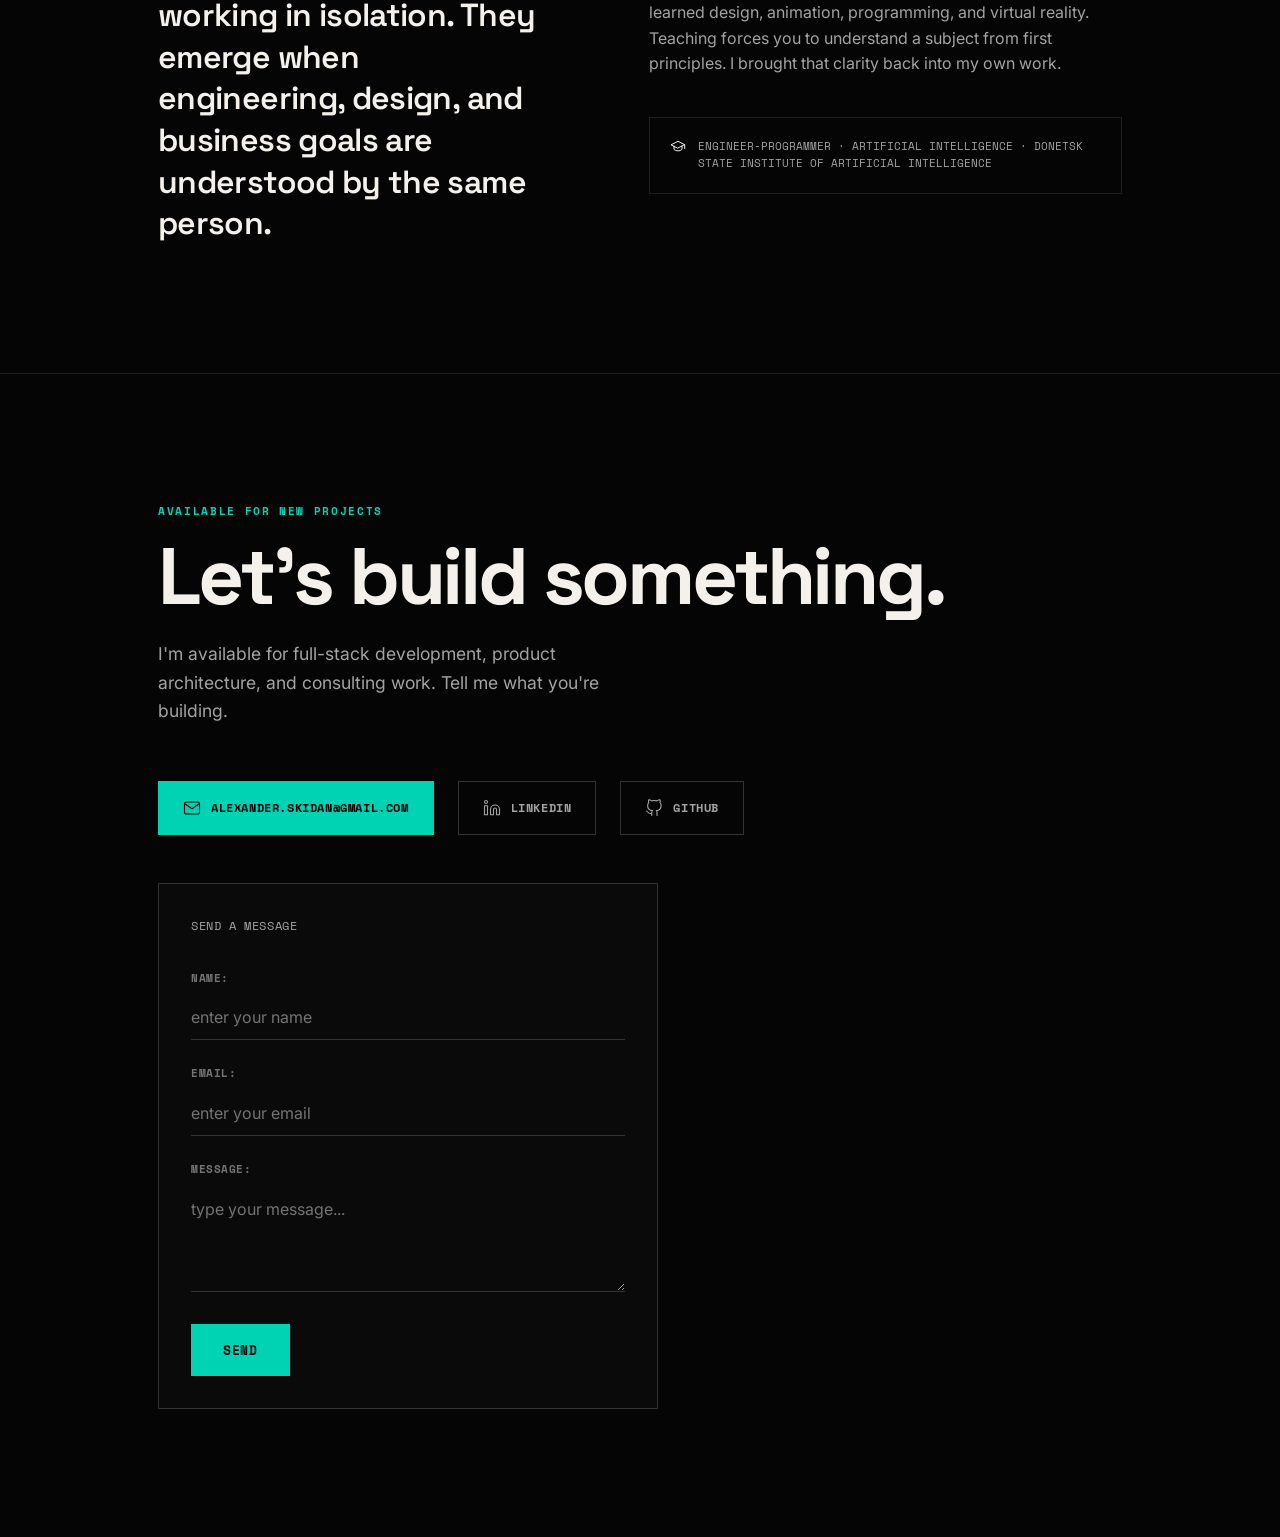
==== commit b975389a: "feat: add AI engineering service, fix form UX, update credentials - formal: added AI engineering ser" ====
--- a/formal/site/index.html
+++ b/formal/site/index.html
@@ -84,6 +84,13 @@
         <h3>Product development</h3>
         <p>Take your concept from whiteboard to production-ready. I handle architecture decisions, tech stack choices, and build quality from day one.</p>
       </div>
+      <div class="service-card">
+        <div class="service-icon">
+          <svg width="22" height="22" viewBox="0 0 24 24" fill="none" stroke="currentColor" stroke-width="1.5" stroke-linecap="round" stroke-linejoin="round"><rect x="4" y="4" width="16" height="16" rx="2" ry="2"/><rect x="9" y="9" width="6" height="6"/><line x1="9" y1="1" x2="9" y2="4"/><line x1="15" y1="1" x2="15" y2="4"/><line x1="9" y1="20" x2="9" y2="23"/><line x1="15" y1="20" x2="15" y2="23"/><line x1="20" y1="9" x2="23" y2="9"/><line x1="20" y1="14" x2="23" y2="14"/><line x1="1" y1="9" x2="4" y2="9"/><line x1="1" y1="14" x2="4" y2="14"/></svg>
+        </div>
+        <h3>AI engineering</h3>
+        <p>Setting up 24/7 working autonomous agents. Designing workflows focused on strict cost efficiency or maximum operational productivity.</p>
+      </div>
       <div class="service-card service-card--accent">
         <div class="service-icon">
           <svg width="22" height="22" viewBox="0 0 24 24" fill="none" stroke="currentColor" stroke-width="1.5" stroke-linecap="round" stroke-linejoin="round"><rect x="3" y="11" width="18" height="11" rx="2"/><path d="M7 11V7a5 5 0 0 1 10 0v4"/></svg>
@@ -375,15 +382,15 @@
       <h2 class="contact-headline">Let's build something.</h2>
       <p class="contact-sub">I'm available for full-stack development, product architecture, and consulting work. Tell me what you're building.</p>
       <div class="contact-links">
-        <a href="mailto:your@email.com" class="contact-link contact-link--primary">
+        <a href="mailto:xpromt@gmail.com" class="contact-link contact-link--primary">
           <svg width="18" height="18" viewBox="0 0 24 24" fill="none" stroke="currentColor" stroke-width="1.5" stroke-linecap="round" stroke-linejoin="round"><path d="M4 4h16c1.1 0 2 .9 2 2v12c0 1.1-.9 2-2 2H4c-1.1 0-2-.9-2-2V6c0-1.1.9-2 2-2z"/><polyline points="22,6 12,13 2,6"/></svg>
-          your@email.com
+          alexander.skidan@gmail.com
         </a>
-        <a href="https://linkedin.com/in/yourprofile" class="contact-link" target="_blank" rel="noopener">
+        <a href="https://www.linkedin.com/in/xpromt/" class="contact-link" target="_blank" rel="noopener">
           <svg width="18" height="18" viewBox="0 0 24 24" fill="none" stroke="currentColor" stroke-width="1.5" stroke-linecap="round" stroke-linejoin="round"><path d="M16 8a6 6 0 0 1 6 6v7h-4v-7a2 2 0 0 0-2-2 2 2 0 0 0-2 2v7h-4v-7a6 6 0 0 1 6-6z"/><rect x="2" y="9" width="4" height="12"/><circle cx="4" cy="4" r="2"/></svg>
           LinkedIn
         </a>
-        <a href="https://github.com/yourprofile" class="contact-link" target="_blank" rel="noopener">
+        <a href="https://github.com/xpromt" class="contact-link" target="_blank" rel="noopener">
           <svg width="18" height="18" viewBox="0 0 24 24" fill="none" stroke="currentColor" stroke-width="1.5" stroke-linecap="round" stroke-linejoin="round"><path d="M9 19c-5 1.5-5-2.5-7-3m14 6v-3.87a3.37 3.37 0 0 0-.94-2.61c3.14-.35 6.44-1.54 6.44-7A5.44 5.44 0 0 0 20 4.77 5.07 5.07 0 0 0 19.91 1S18.73.65 16 2.48a13.38 13.38 0 0 0-7 0C6.27.65 5.09 1 5.09 1A5.07 5.07 0 0 0 5 4.77a5.44 5.44 0 0 0-1.5 3.78c0 5.42 3.3 6.61 6.44 7A3.37 3.37 0 0 0 9 18.13V22"/></svg>
           GitHub
         </a>
@@ -443,13 +450,19 @@
       const name = document.getElementById('contact-name').value.trim();
       const email = document.getElementById('contact-email').value.trim();
       const msg = document.getElementById('contact-msg').value.trim();
+      const errEl = document.getElementById('contact-error');
+      if (errEl) errEl.remove();
       if (!name || !email || !msg) {
-        alert('Please fill in all fields.');
+        const err = document.createElement('div');
+        err.id = 'contact-error';
+        err.style.cssText = 'font-family:var(--font-mono);font-size:11px;color:#ef4444;margin-top:1rem;text-transform:uppercase;letter-spacing:0.05em;';
+        err.textContent = 'ERROR: all fields required';
+        contactForm.appendChild(err);
         return;
       }
       const subject = encodeURIComponent('Portfolio contact from ' + name);
       const body = encodeURIComponent(msg + '\n\n— ' + name + ' (' + email + ')');
-      window.location.href = 'mailto:your@email.com?subject=' + subject + '&body=' + body;
+      window.location.href = 'mailto:xpromt@gmail.com?subject=' + subject + '&body=' + body;
       contactForm.reset();
     });
   }
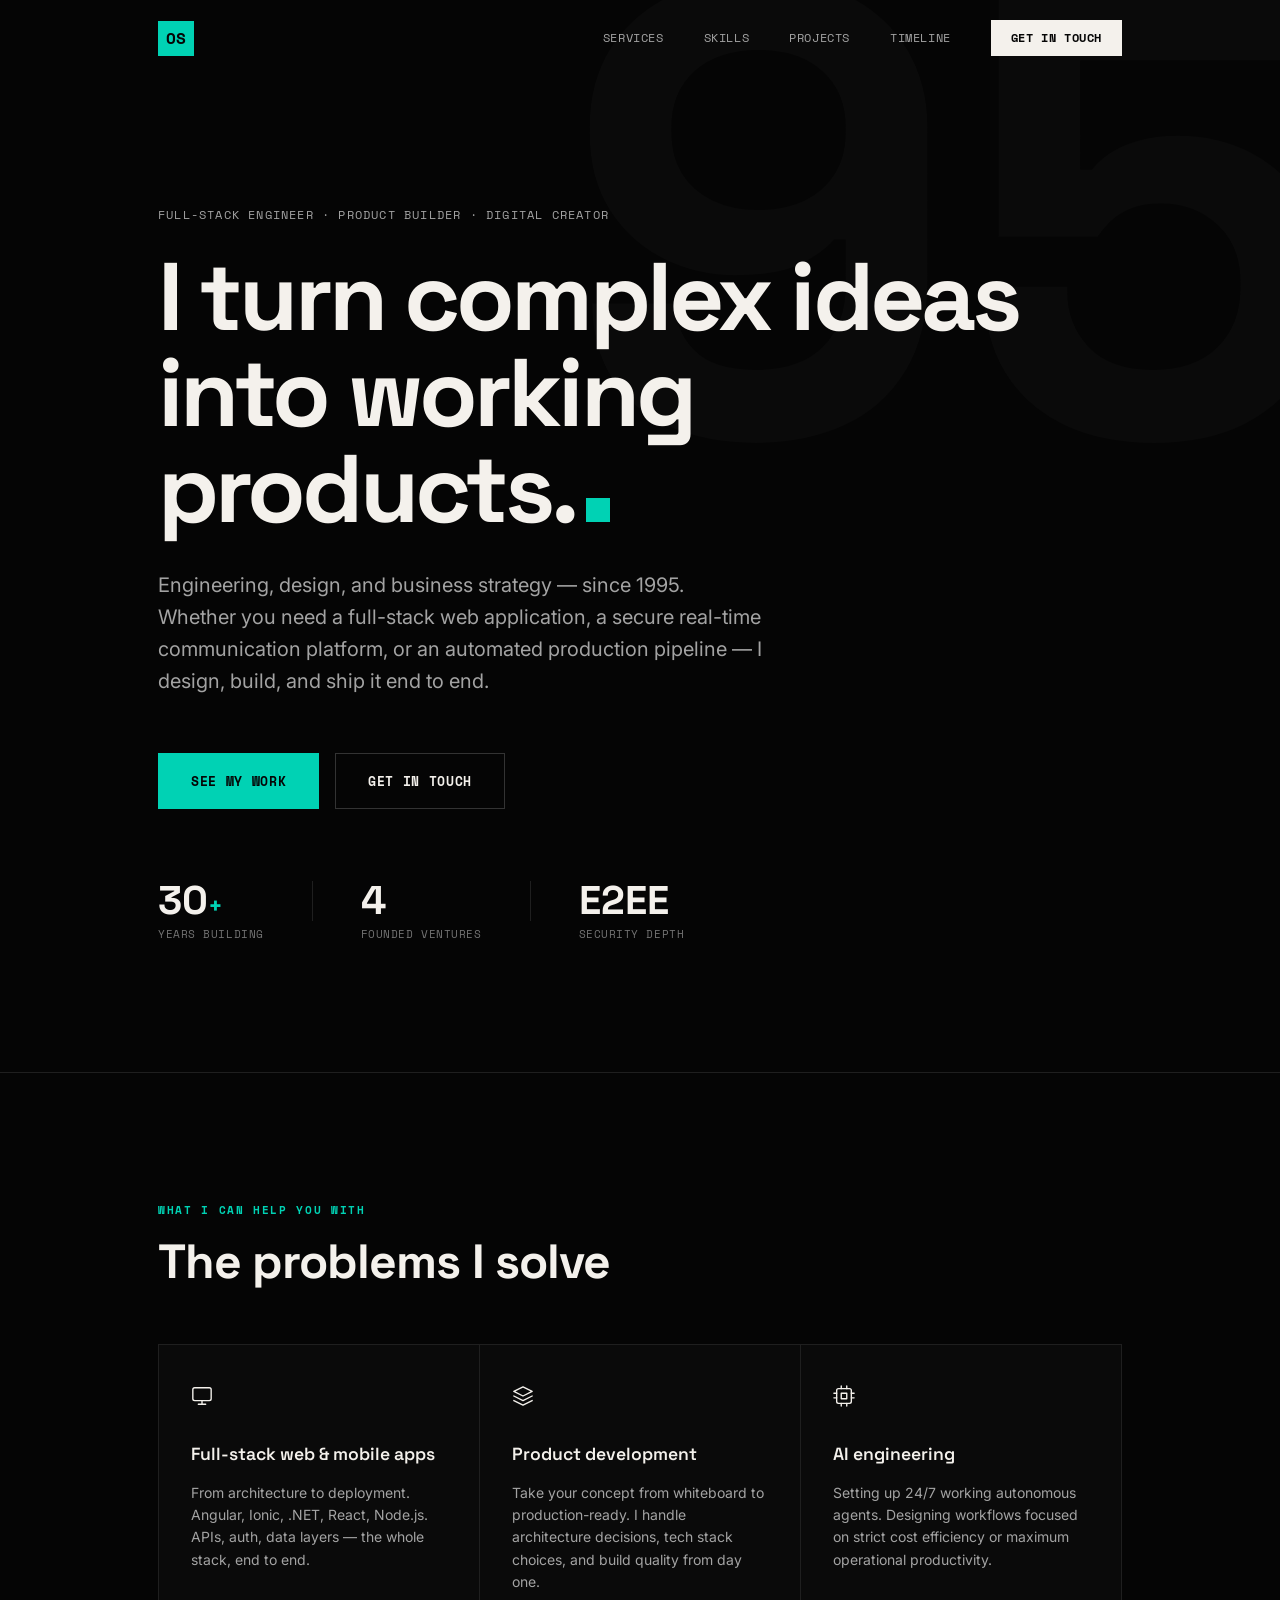
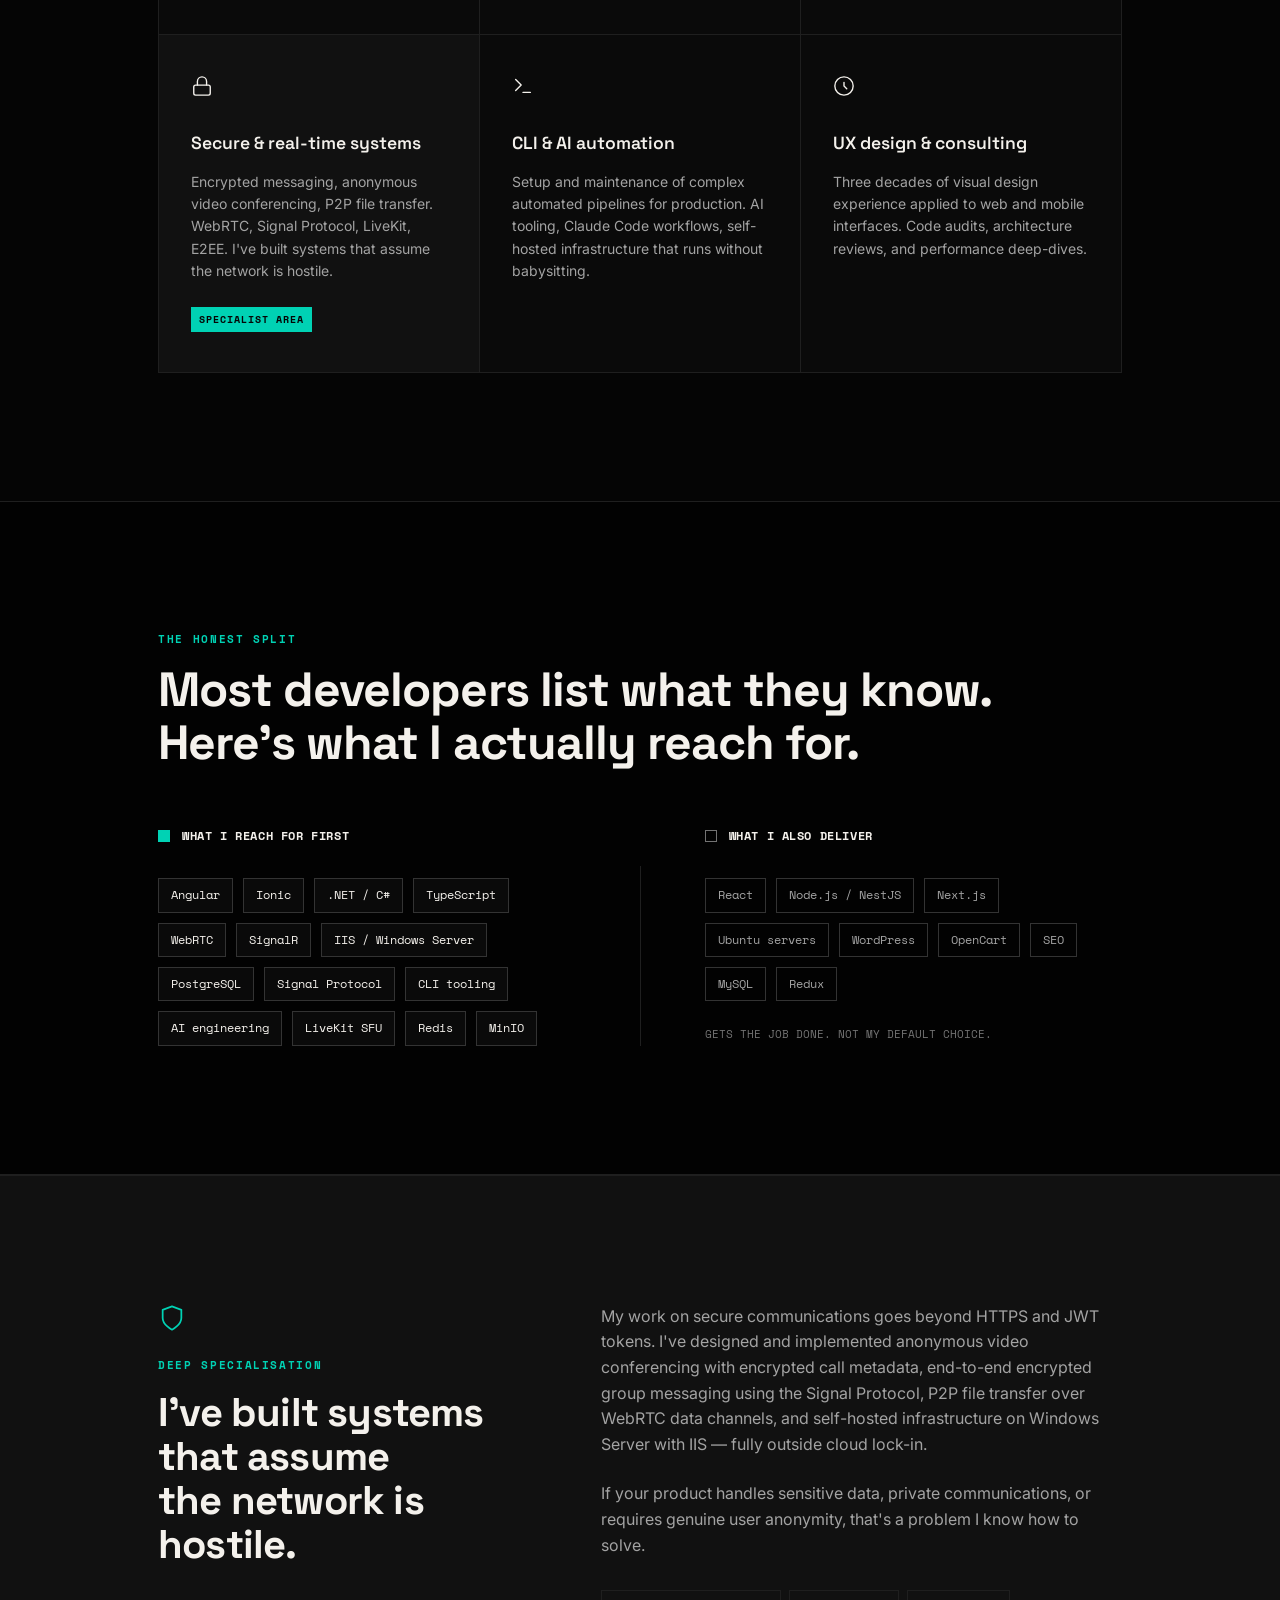
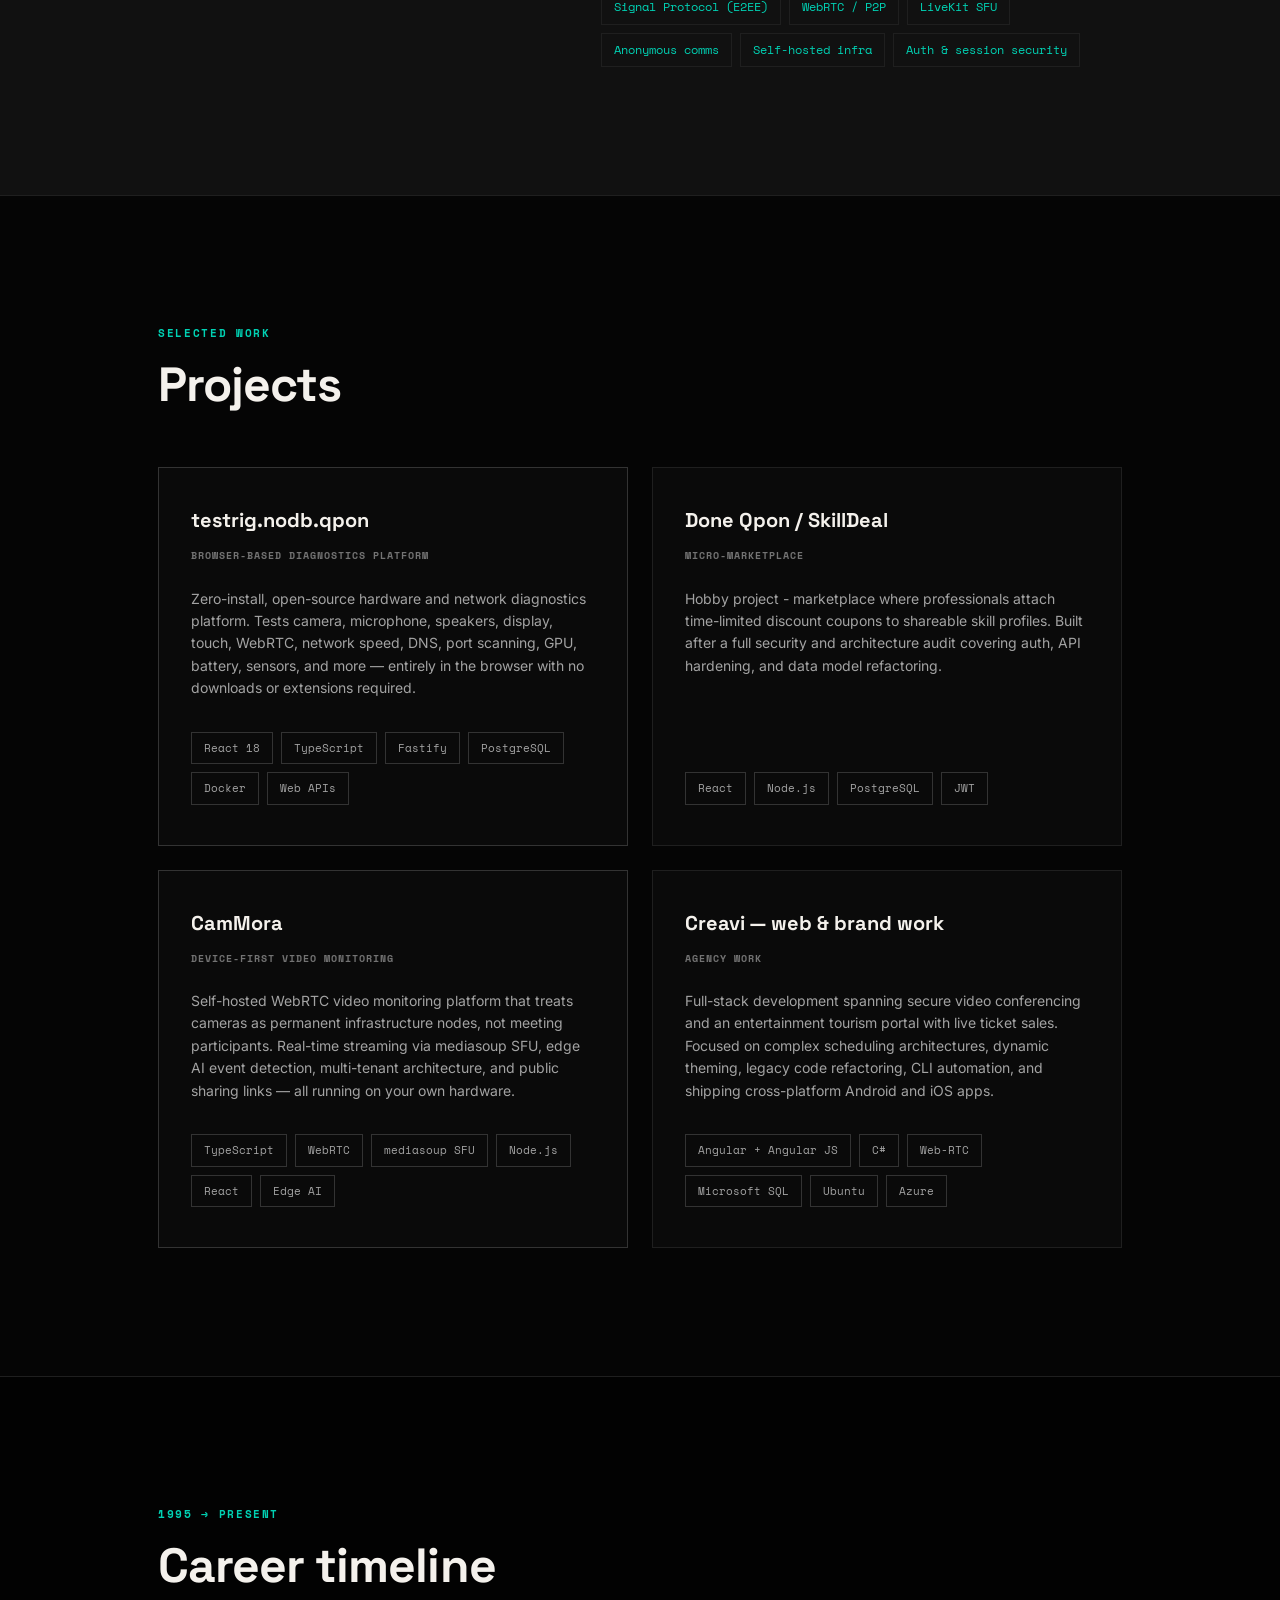
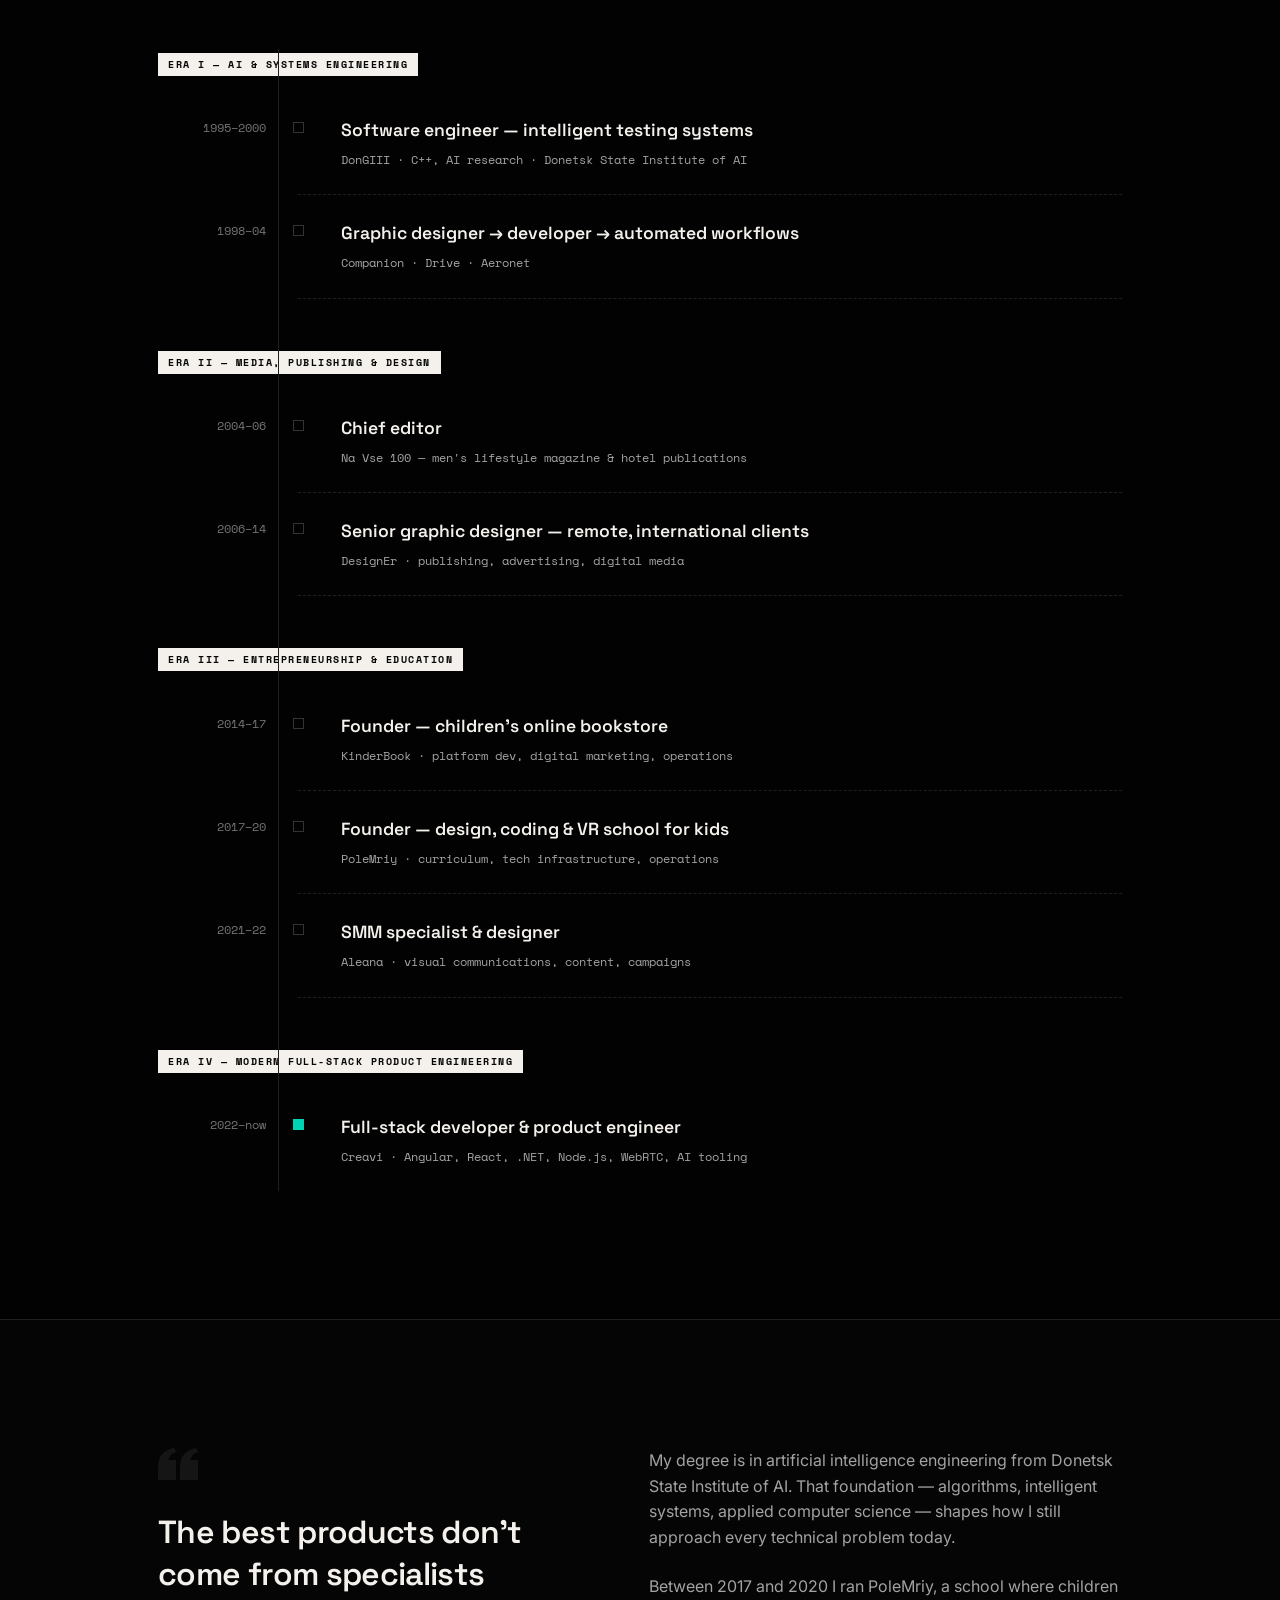
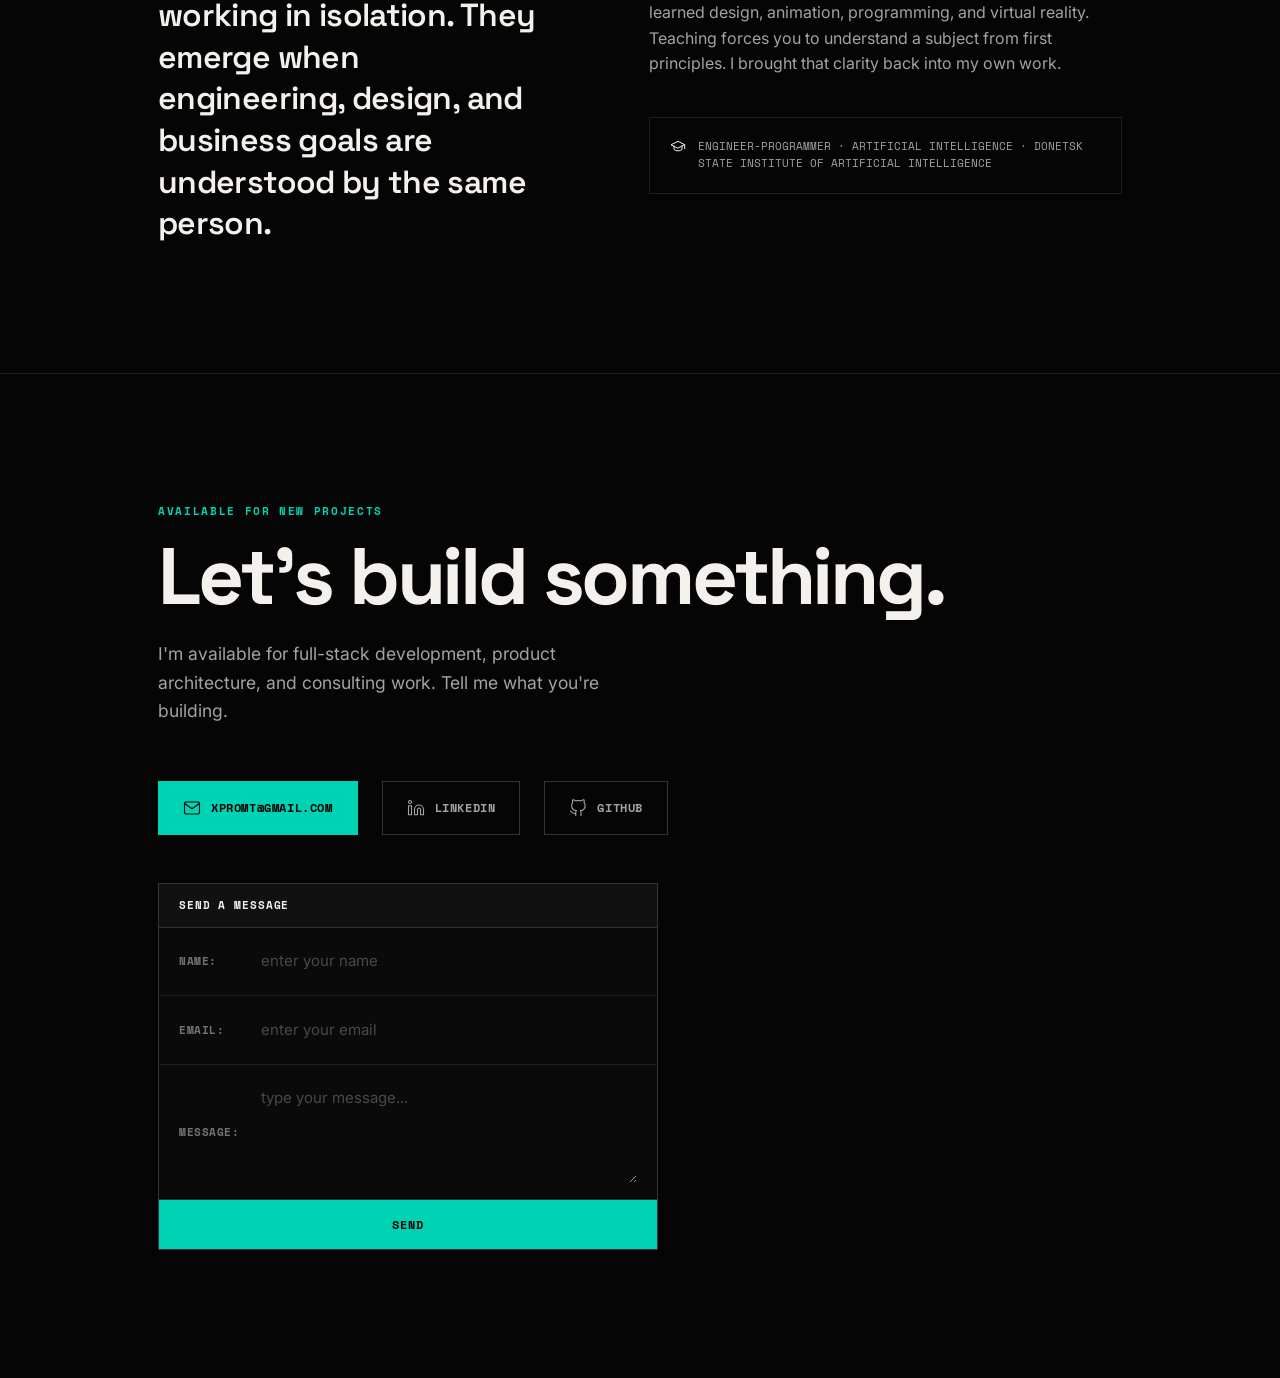
==== commit f4abf603: "fix: update email labels to xpromt@gmail.com in both portfolios" ====
--- a/formal/site/index.html
+++ b/formal/site/index.html
@@ -384,7 +384,7 @@
       <div class="contact-links">
         <a href="mailto:xpromt@gmail.com" class="contact-link contact-link--primary">
           <svg width="18" height="18" viewBox="0 0 24 24" fill="none" stroke="currentColor" stroke-width="1.5" stroke-linecap="round" stroke-linejoin="round"><path d="M4 4h16c1.1 0 2 .9 2 2v12c0 1.1-.9 2-2 2H4c-1.1 0-2-.9-2-2V6c0-1.1.9-2 2-2z"/><polyline points="22,6 12,13 2,6"/></svg>
-          alexander.skidan@gmail.com
+          xpromt@gmail.com
         </a>
         <a href="https://www.linkedin.com/in/xpromt/" class="contact-link" target="_blank" rel="noopener">
           <svg width="18" height="18" viewBox="0 0 24 24" fill="none" stroke="currentColor" stroke-width="1.5" stroke-linecap="round" stroke-linejoin="round"><path d="M16 8a6 6 0 0 1 6 6v7h-4v-7a2 2 0 0 0-2-2 2 2 0 0 0-2 2v7h-4v-7a6 6 0 0 1 6-6z"/><rect x="2" y="9" width="4" height="12"/><circle cx="4" cy="4" r="2"/></svg>
--- a/formal/site/portfolio.css
+++ b/formal/site/portfolio.css
@@ -749,73 +749,92 @@
   max-width: 500px;
   margin-top: 3rem;
   border: 1px solid var(--border);
-  padding: 2rem;
   background: var(--bg-card);
+  overflow: hidden;
 }
 
 .contact-form-header {
   display: flex;
   align-items: center;
   gap: 10px;
-  margin-bottom: 2rem;
-  font-family: var(--font-mono);
-  font-size: 12px;
-  color: var(--text-muted);
+  padding: 0.75rem 1.25rem;
+  background: var(--bg-sec);
+  border-bottom: 1px solid var(--border);
+  font-family: var(--font-mono);
+  font-size: 11px;
+  color: var(--text-muted);
+  text-transform: uppercase;
+  letter-spacing: 0.08em;
+}
+
+.contact-form-title {
+  color: var(--text);
+  font-weight: 700;
+}
+
+.contact-form-field {
+  padding: 1rem 1.25rem;
+  border-bottom: 1px solid var(--border-lt);
+  display: flex;
+  align-items: center;
+  gap: 12px;
+}
+
+.contact-form-field:last-of-type {
+  border-bottom: none;
+}
+
+.contact-form-field label {
+  font-family: var(--font-mono);
+  font-size: 11px;
+  font-weight: 700;
+  color: var(--text-dim);
   text-transform: uppercase;
   letter-spacing: 0.05em;
-}
-
-.contact-form-field {
-  margin-bottom: 1.5rem;
-}
-
-.contact-form-field label {
-  display: block;
-  font-family: var(--font-mono);
-  font-size: 11px;
-  font-weight: 700;
-  color: var(--text-dim);
-  text-transform: uppercase;
-  letter-spacing: 0.05em;
-  margin-bottom: 0.5rem;
+  min-width: 70px;
+  flex-shrink: 0;
 }
 
 .contact-form-field input,
 .contact-form-field textarea {
-  width: 100%;
+  flex: 1;
   background: transparent;
   border: none;
-  border-bottom: 1px solid var(--border);
   color: var(--text);
   font-family: var(--font-body);
-  font-size: 16px;
-  padding: 0.75rem 0;
-  transition: border-color 0.2s;
+  font-size: 15px;
+  padding: 0.4rem 0;
+  outline: none;
+  resize: vertical;
+  line-height: 1.5;
 }
 
 .contact-form-field input::placeholder,
 .contact-form-field textarea::placeholder {
   color: var(--text-dim);
+  opacity: 0.6;
 }
 
 .contact-form-field input:focus,
 .contact-form-field textarea:focus {
-  outline: none;
-  border-color: var(--accent);
+  background: rgba(0, 210, 180, 0.04);
 }
 
 .contact-form-send {
-  font-family: var(--font-mono);
-  font-size: 13px;
-  font-weight: 700;
-  text-transform: uppercase;
-  letter-spacing: 0.05em;
+  display: block;
+  width: 100%;
+  font-family: var(--font-mono);
+  font-size: 12px;
+  font-weight: 700;
+  text-transform: uppercase;
+  letter-spacing: 0.08em;
   background: var(--accent);
   color: var(--bg);
   border: none;
-  padding: 1rem 2rem;
+  border-top: 1px solid var(--border);
+  padding: 1rem 1.25rem;
   cursor: pointer;
-  transition: all 0.2s;
+  transition: background 0.2s;
 }
 
 .contact-form-send:hover {
@@ -823,7 +842,7 @@
 }
 
 .contact-form-send:active {
-  transform: translate(2px, 2px);
+  background: var(--accent-dk);
 }
 
 /* ─── RESPONSIVE ──────────────────────────────────────────── */
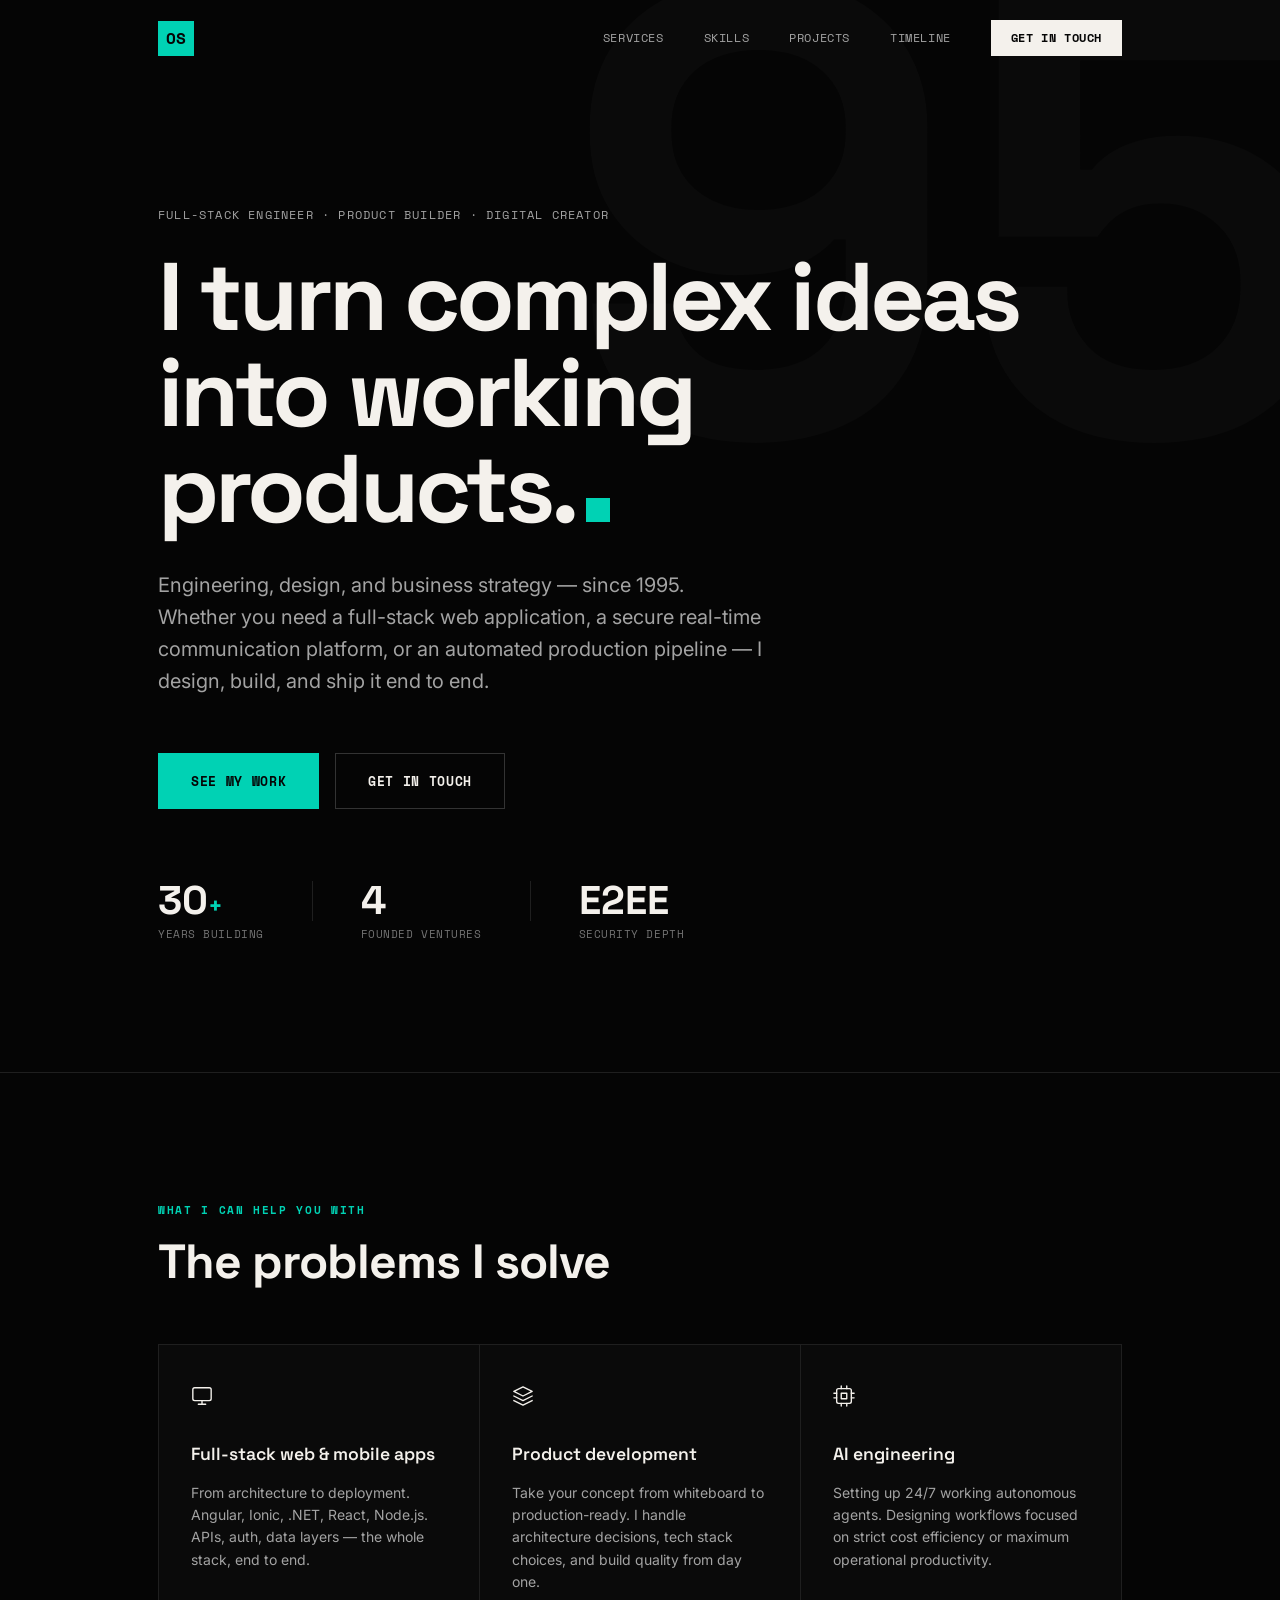
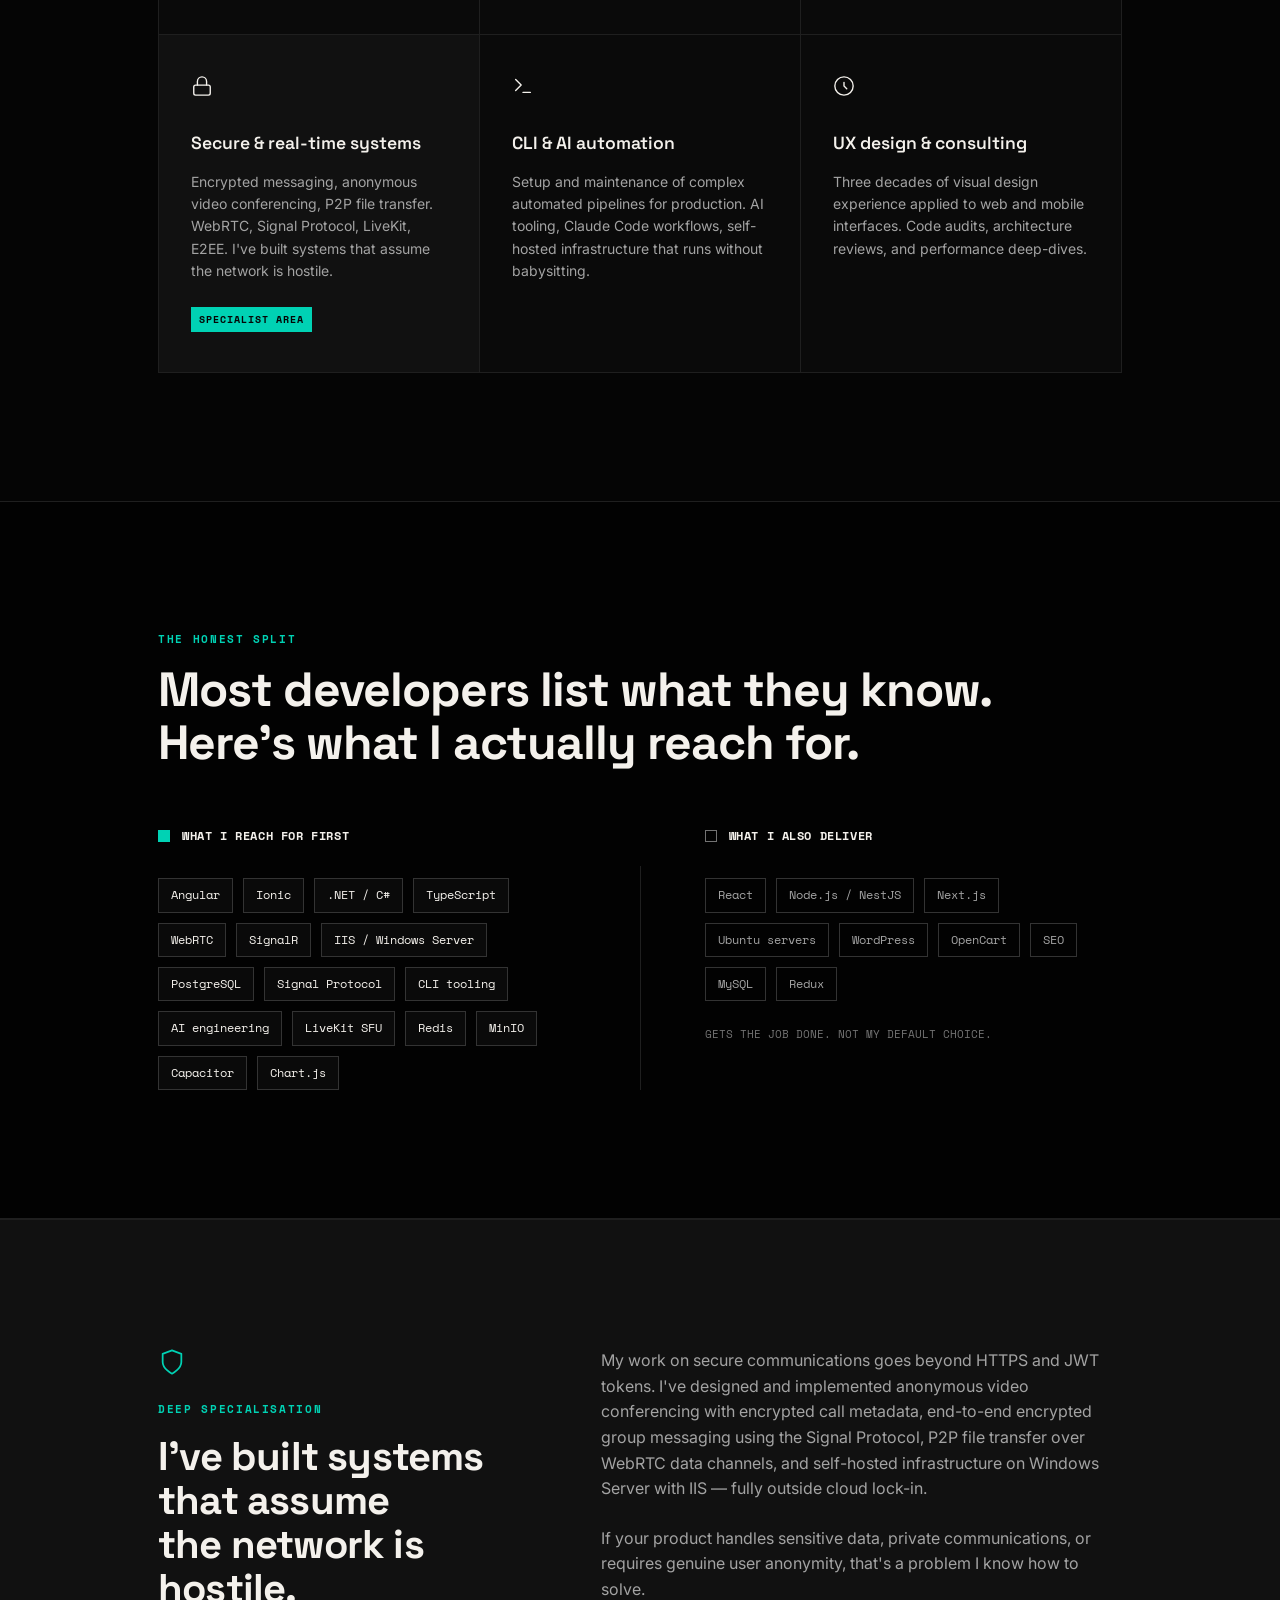
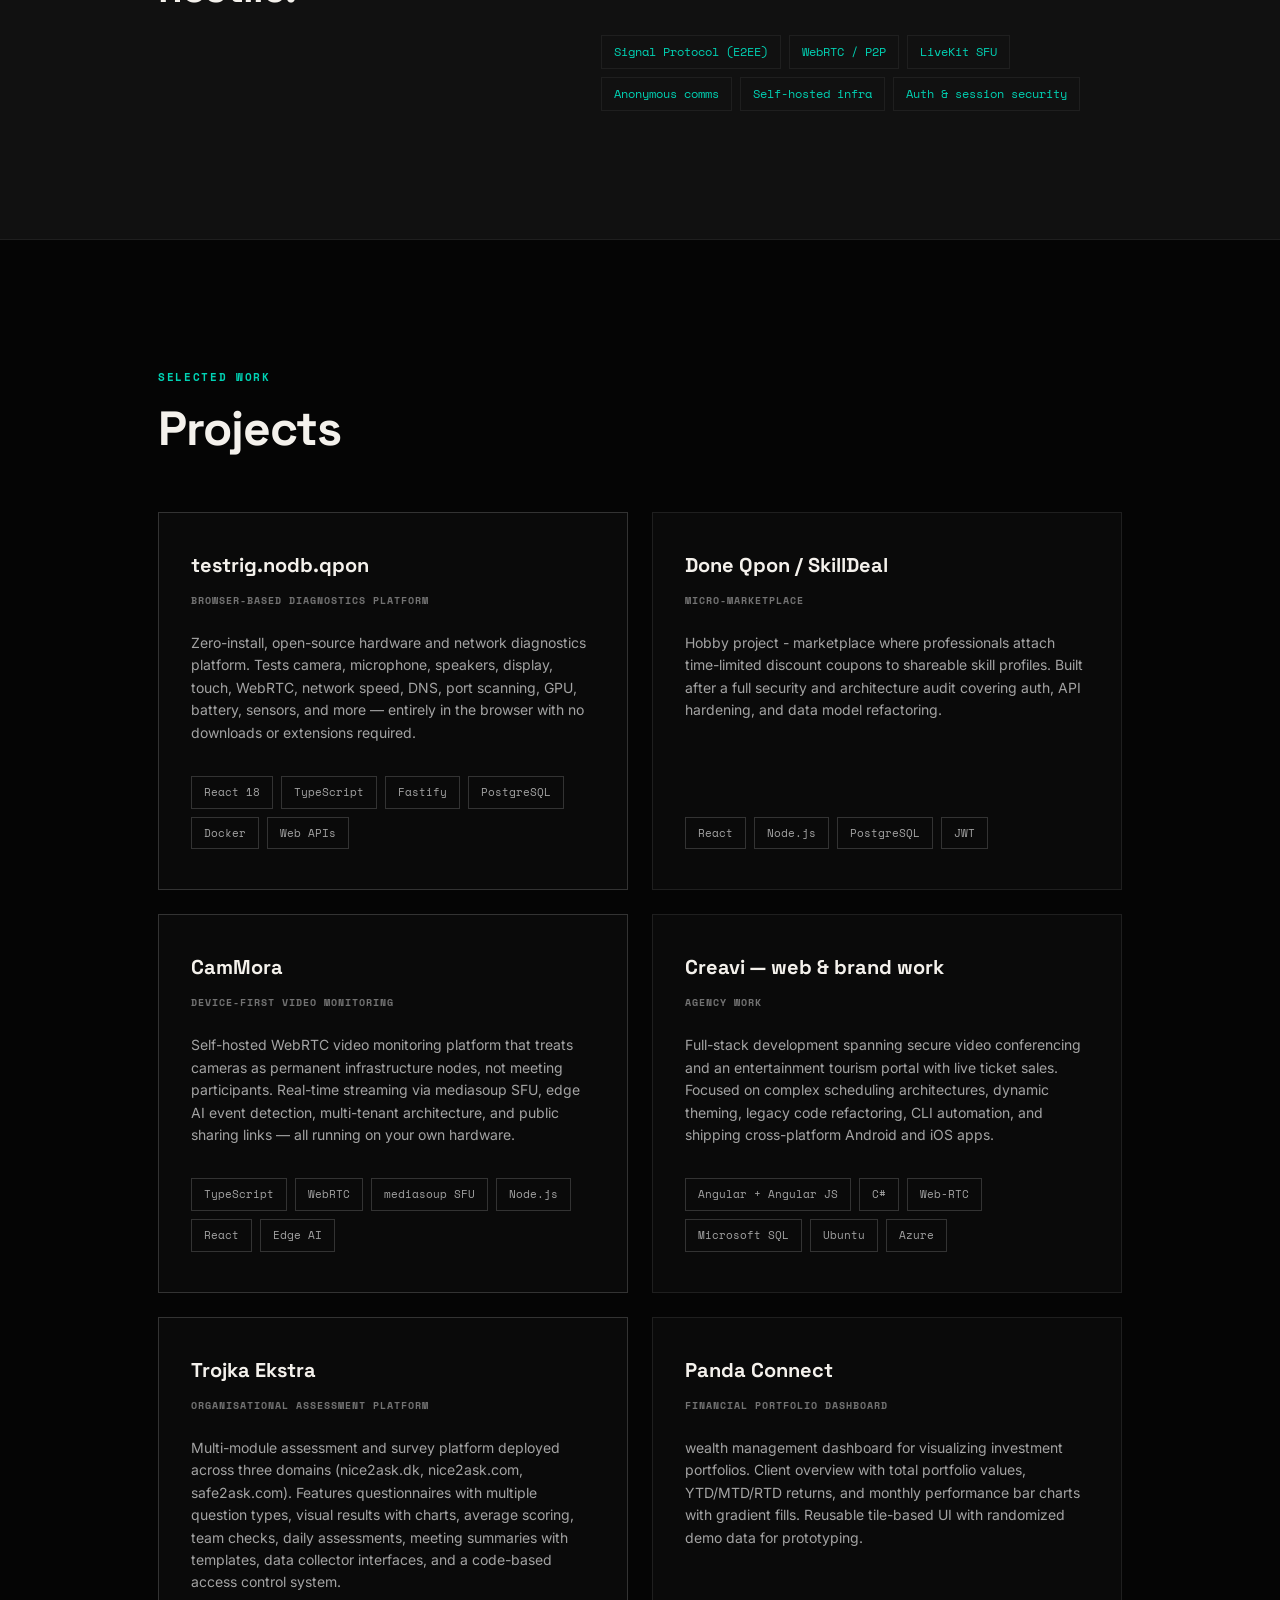
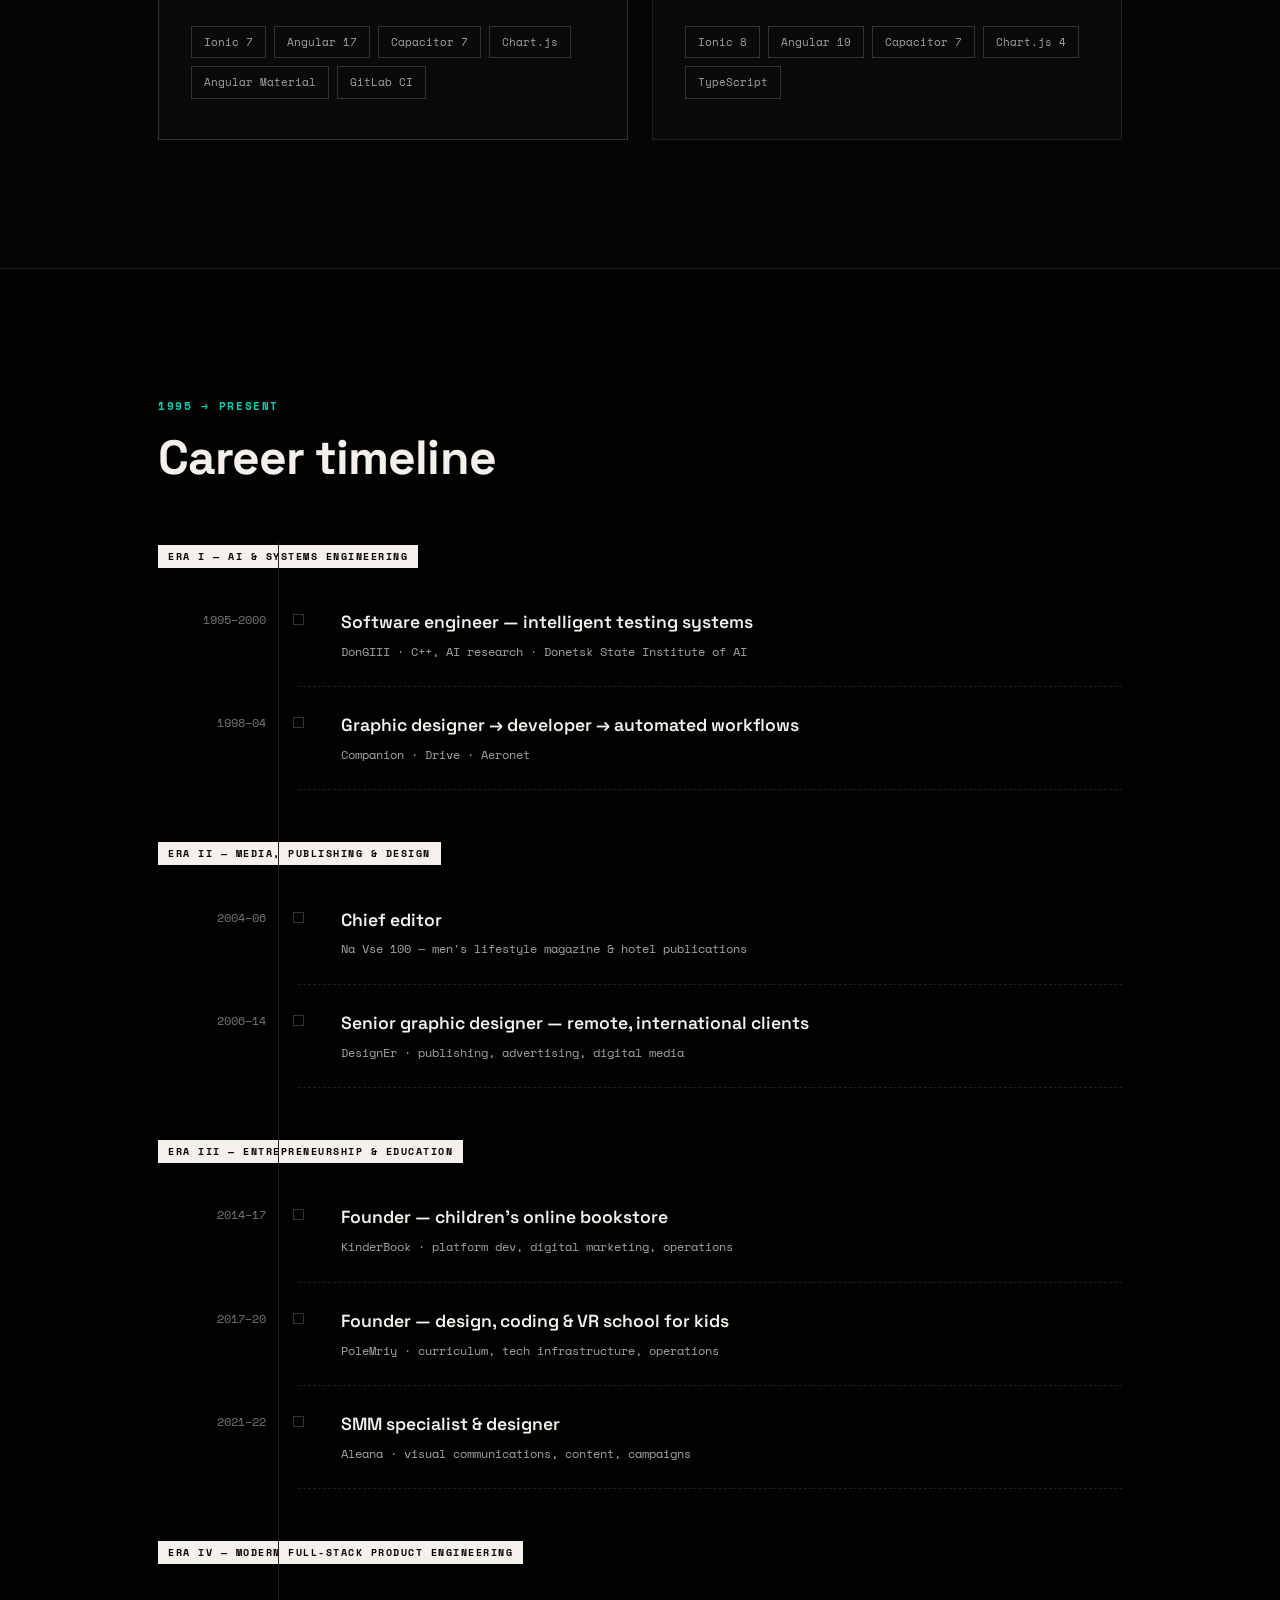
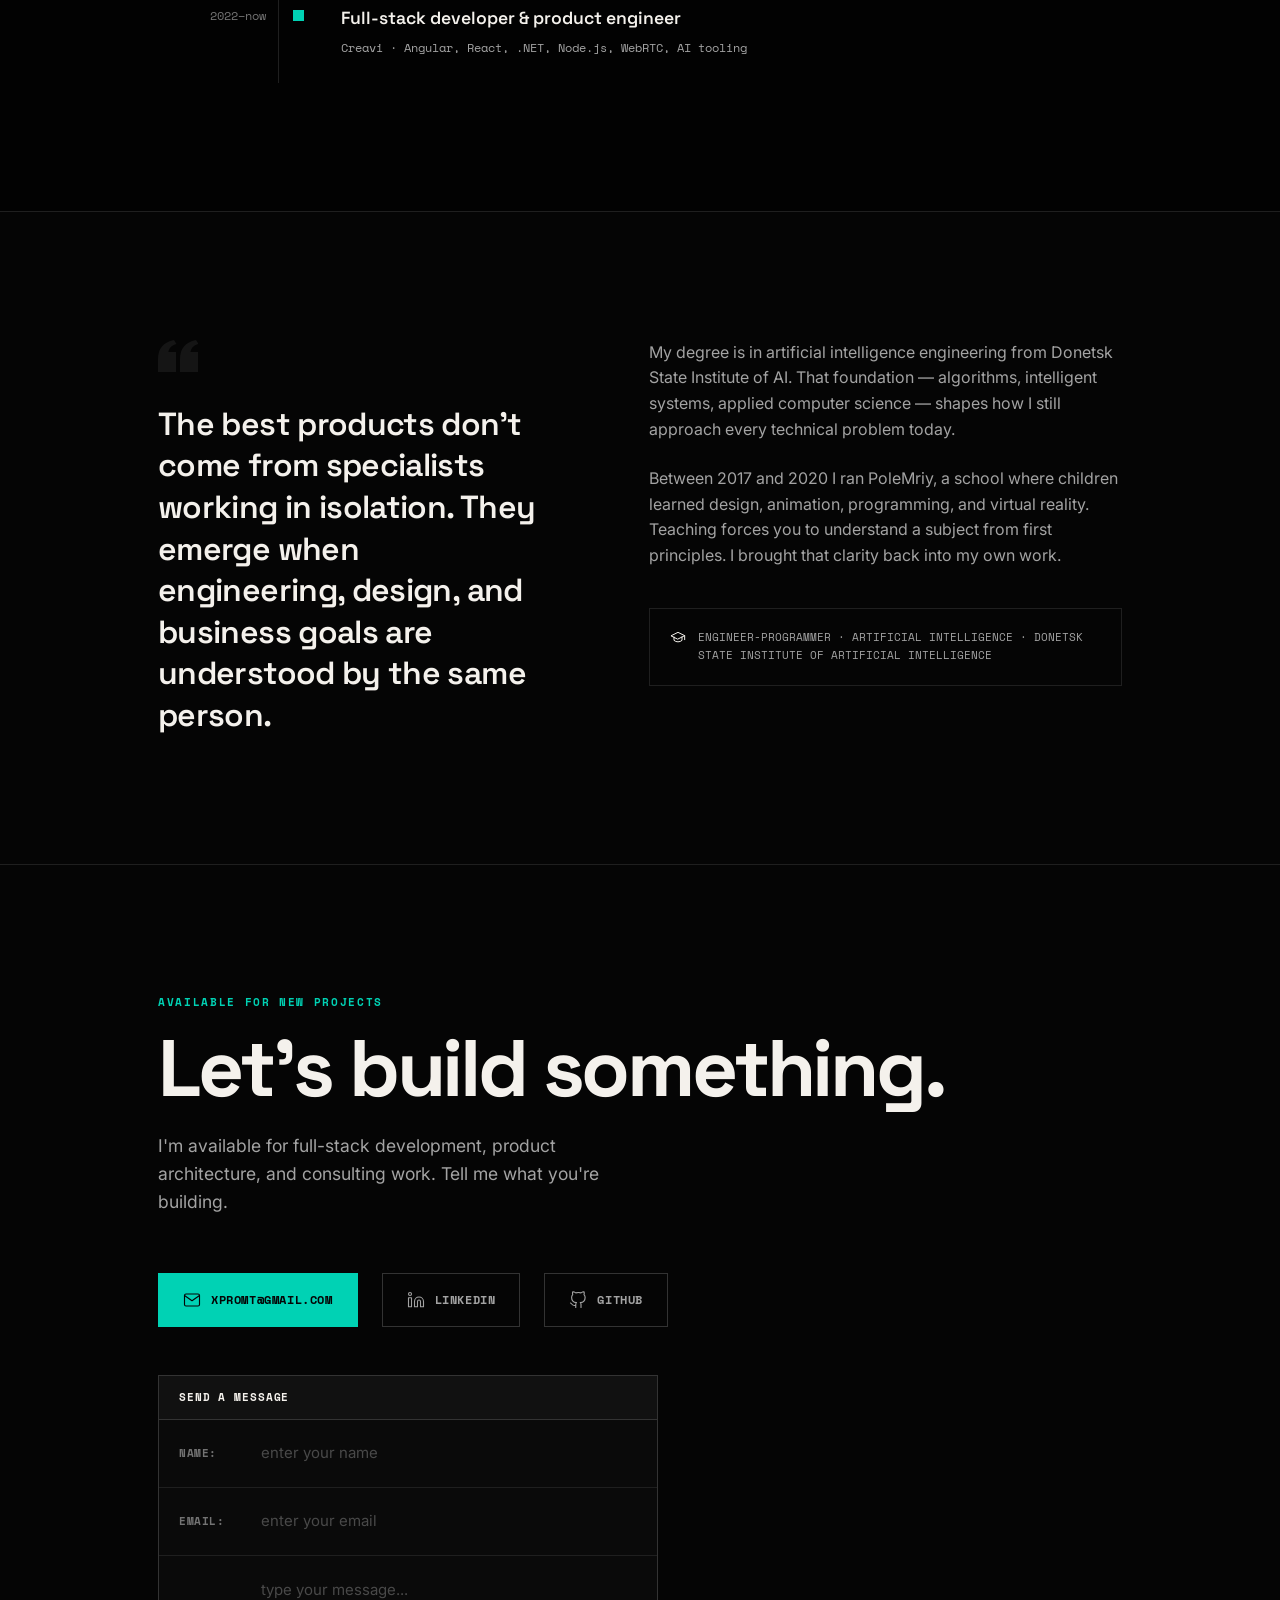
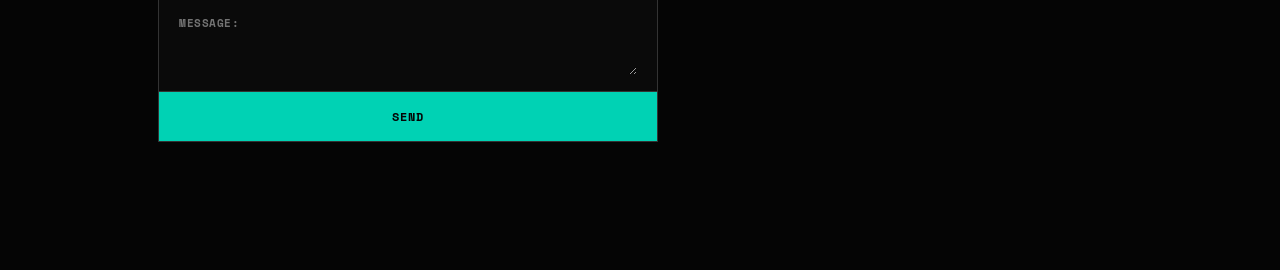
==== commit c9305d5b: "Add Trojka Ekstra and Panda Connect projects, update skills with Capacitor and Chart.js" ====
--- a/formal/site/index.html
+++ b/formal/site/index.html
@@ -12,7 +12,7 @@
 <link rel="preconnect" href="https://fonts.googleapis.com">
 <link rel="preconnect" href="https://fonts.gstatic.com" crossorigin>
 <link href="https://fonts.googleapis.com/css2?family=Space+Grotesk:wght@300;400;500;600;700&family=Inter:wght@300;400;500&display=swap" rel="stylesheet">
-<link rel="stylesheet" href="portfolio.css">
+<link rel="stylesheet" href="portfolio.css?v=2">
 </head>
 <body>
 
@@ -143,6 +143,8 @@
           <span class="tag tag--love">LiveKit SFU</span>
           <span class="tag tag--love">Redis</span>
           <span class="tag tag--love">MinIO</span>
+          <span class="tag tag--love">Capacitor</span>
+          <span class="tag tag--love">Chart.js</span>
         </div>
       </div>
       <div class="skills-divider"></div>
@@ -257,6 +259,35 @@
           <span class="tag tag--stack">Microsoft SQL</span>
           <span class="tag tag--stack">Ubuntu</span>
           <span class="tag tag--stack">Azure</span>
+        </div>
+      </div>
+      <div class="project-card project-card--featured">
+        <div class="project-header">
+          <h3>Trojka Ekstra</h3>
+          <span class="project-type">Organisational assessment platform</span>
+        </div>
+        <p>Multi-module assessment and survey platform deployed across three domains (nice2ask.dk, nice2ask.com, safe2ask.com). Features questionnaires with multiple question types, visual results with charts, average scoring, team checks, daily assessments, meeting summaries with templates, data collector interfaces, and a code-based access control system.</p>
+        <div class="project-tags">
+          <span class="tag tag--stack">Ionic 7</span>
+          <span class="tag tag--stack">Angular 17</span>
+          <span class="tag tag--stack">Capacitor 7</span>
+          <span class="tag tag--stack">Chart.js</span>
+          <span class="tag tag--stack">Angular Material</span>
+          <span class="tag tag--stack">GitLab CI</span>
+        </div>
+      </div>
+      <div class="project-card">
+        <div class="project-header">
+          <h3>Panda Connect</h3>
+          <span class="project-type">Financial portfolio dashboard</span>
+        </div>
+        <p> wealth management dashboard for visualizing investment portfolios. Client overview with total portfolio values, YTD/MTD/RTD returns, and monthly performance bar charts with gradient fills. Reusable tile-based UI with randomized demo data for prototyping.</p>
+        <div class="project-tags">
+          <span class="tag tag--stack">Ionic 8</span>
+          <span class="tag tag--stack">Angular 19</span>
+          <span class="tag tag--stack">Capacitor 7</span>
+          <span class="tag tag--stack">Chart.js 4</span>
+          <span class="tag tag--stack">TypeScript</span>
         </div>
       </div>
     </div>
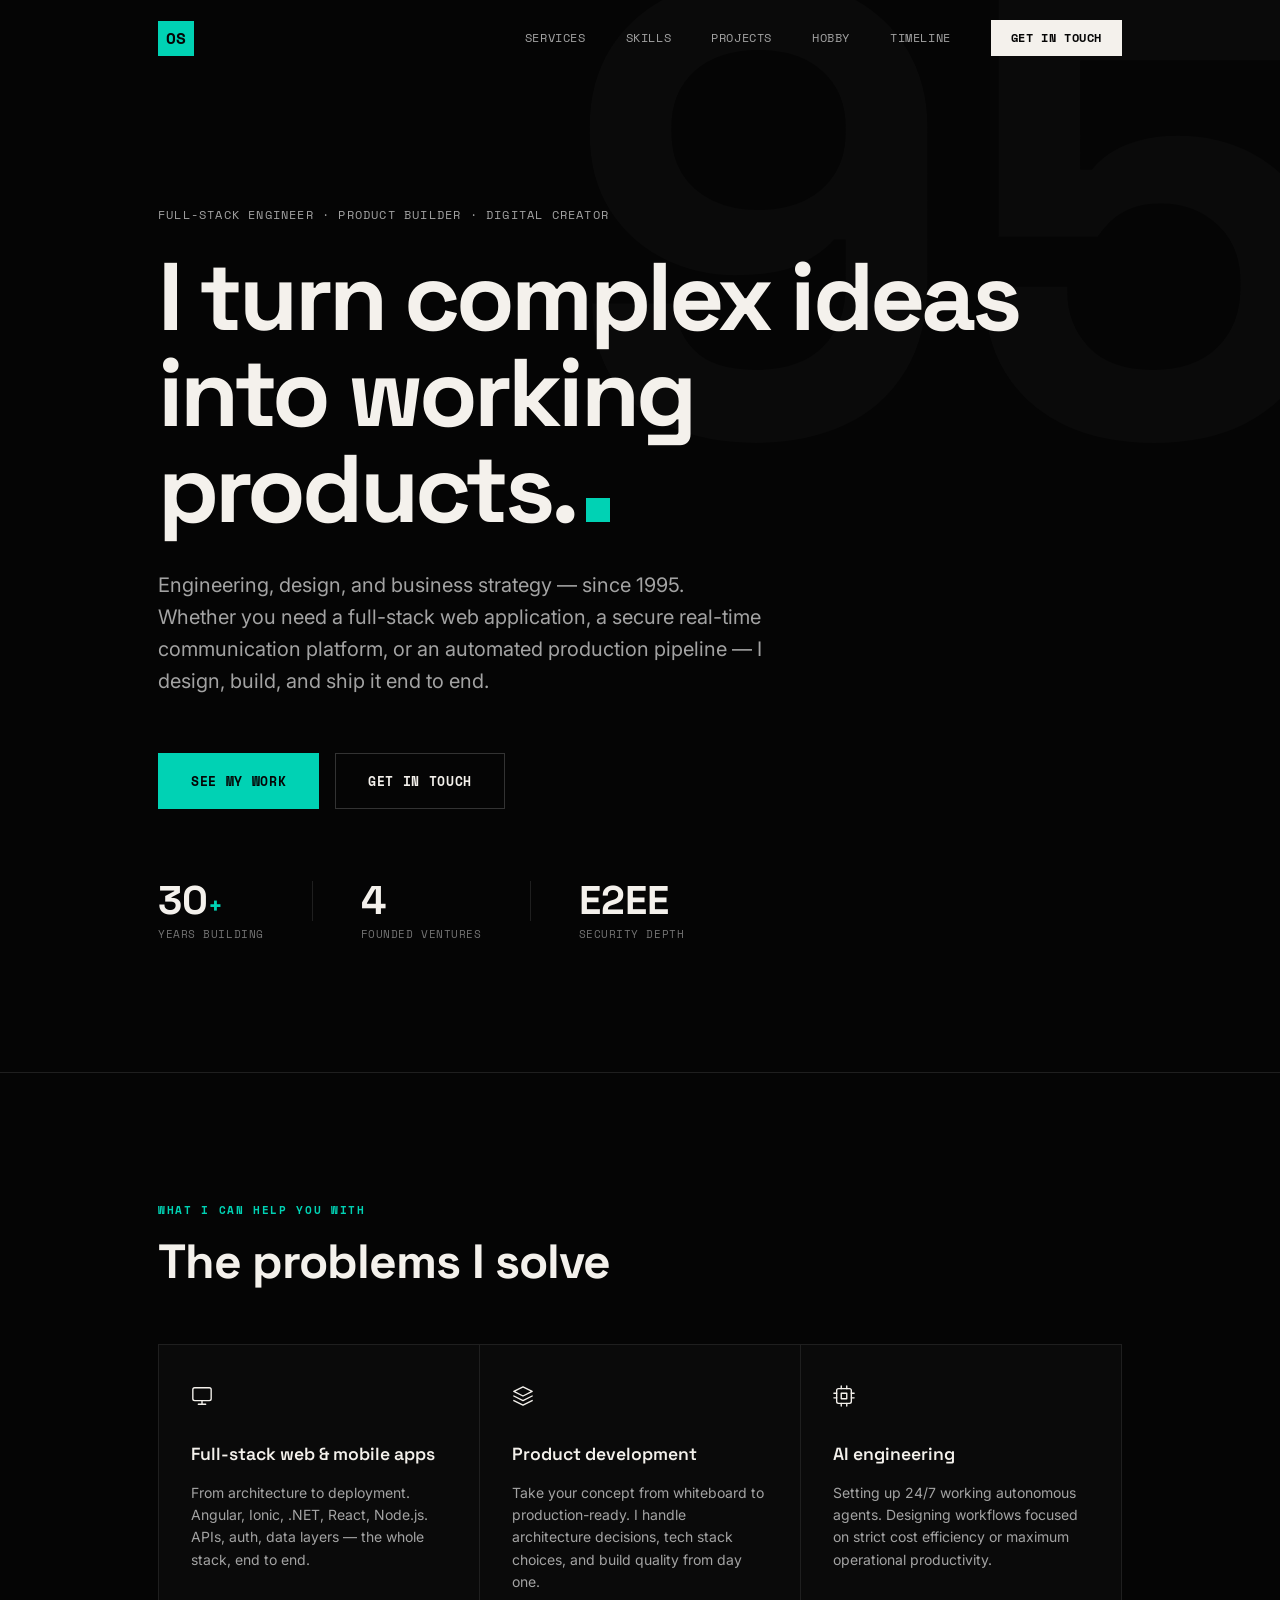
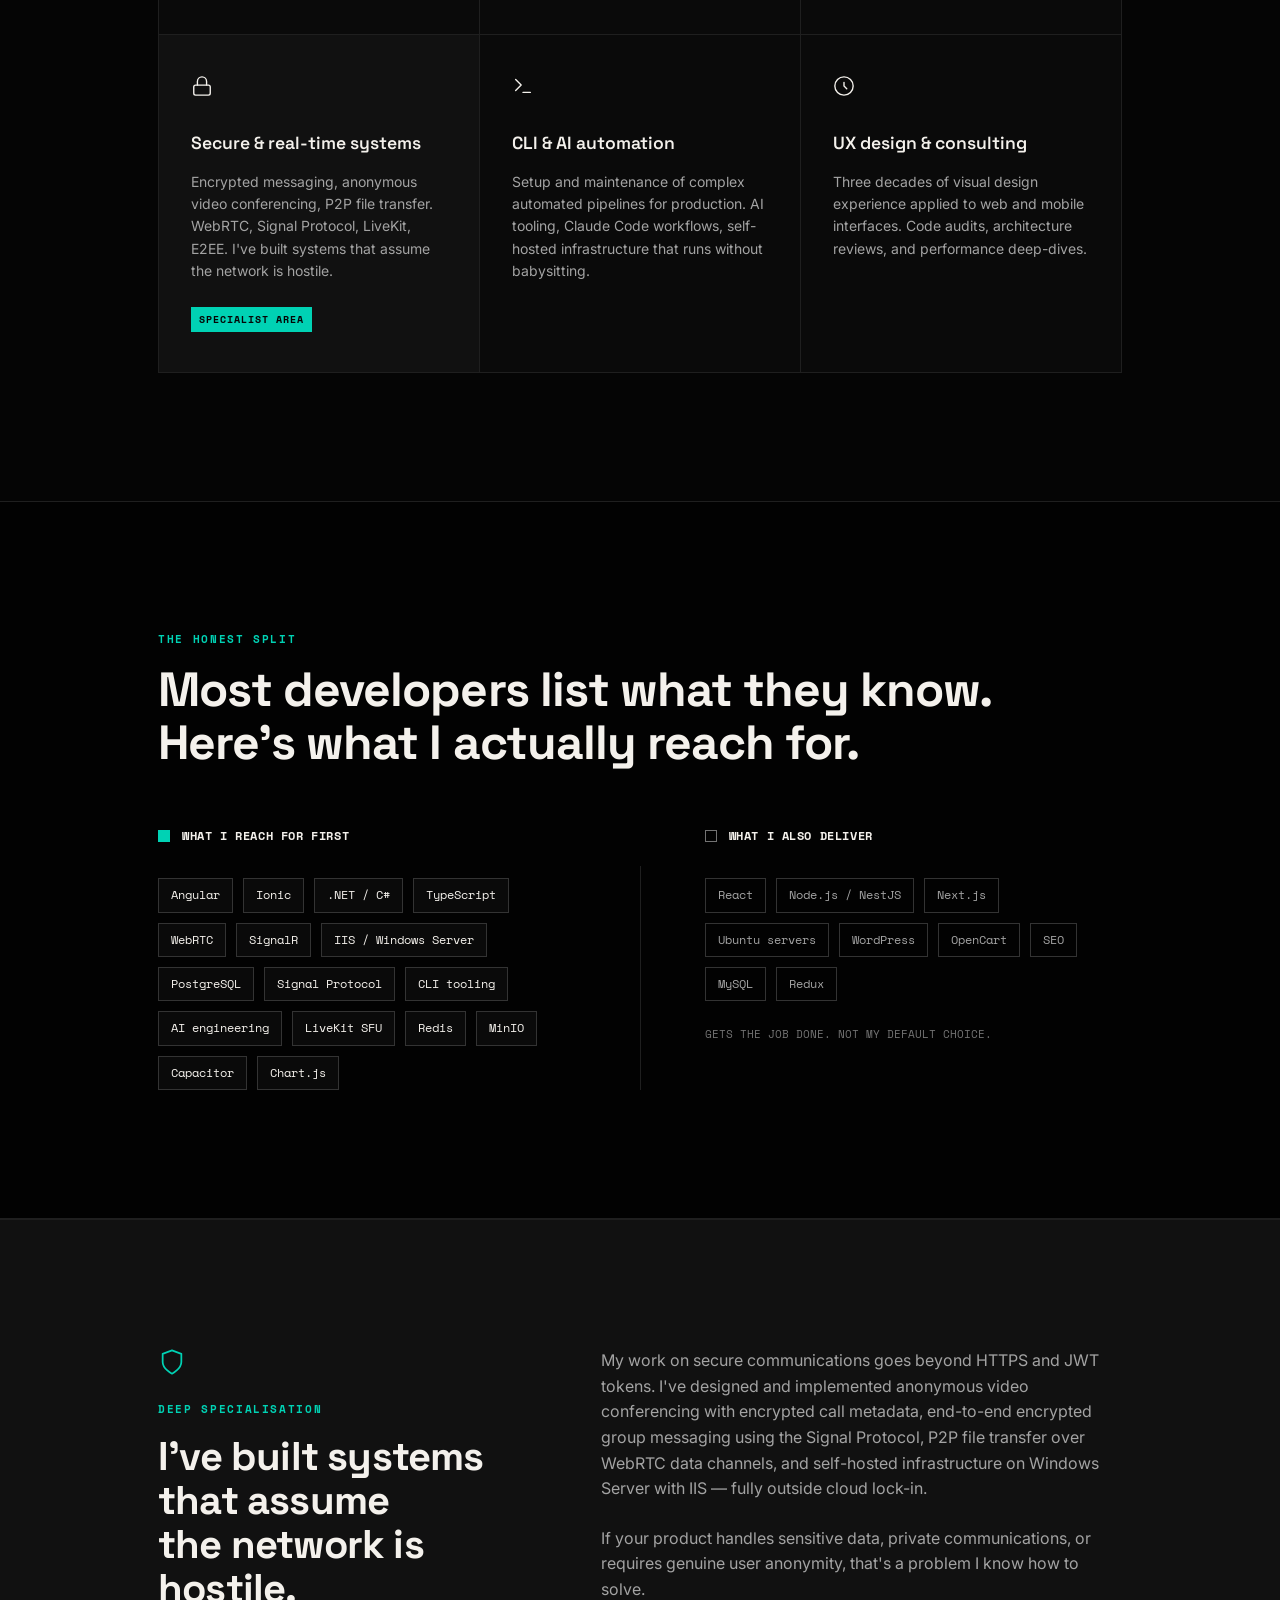
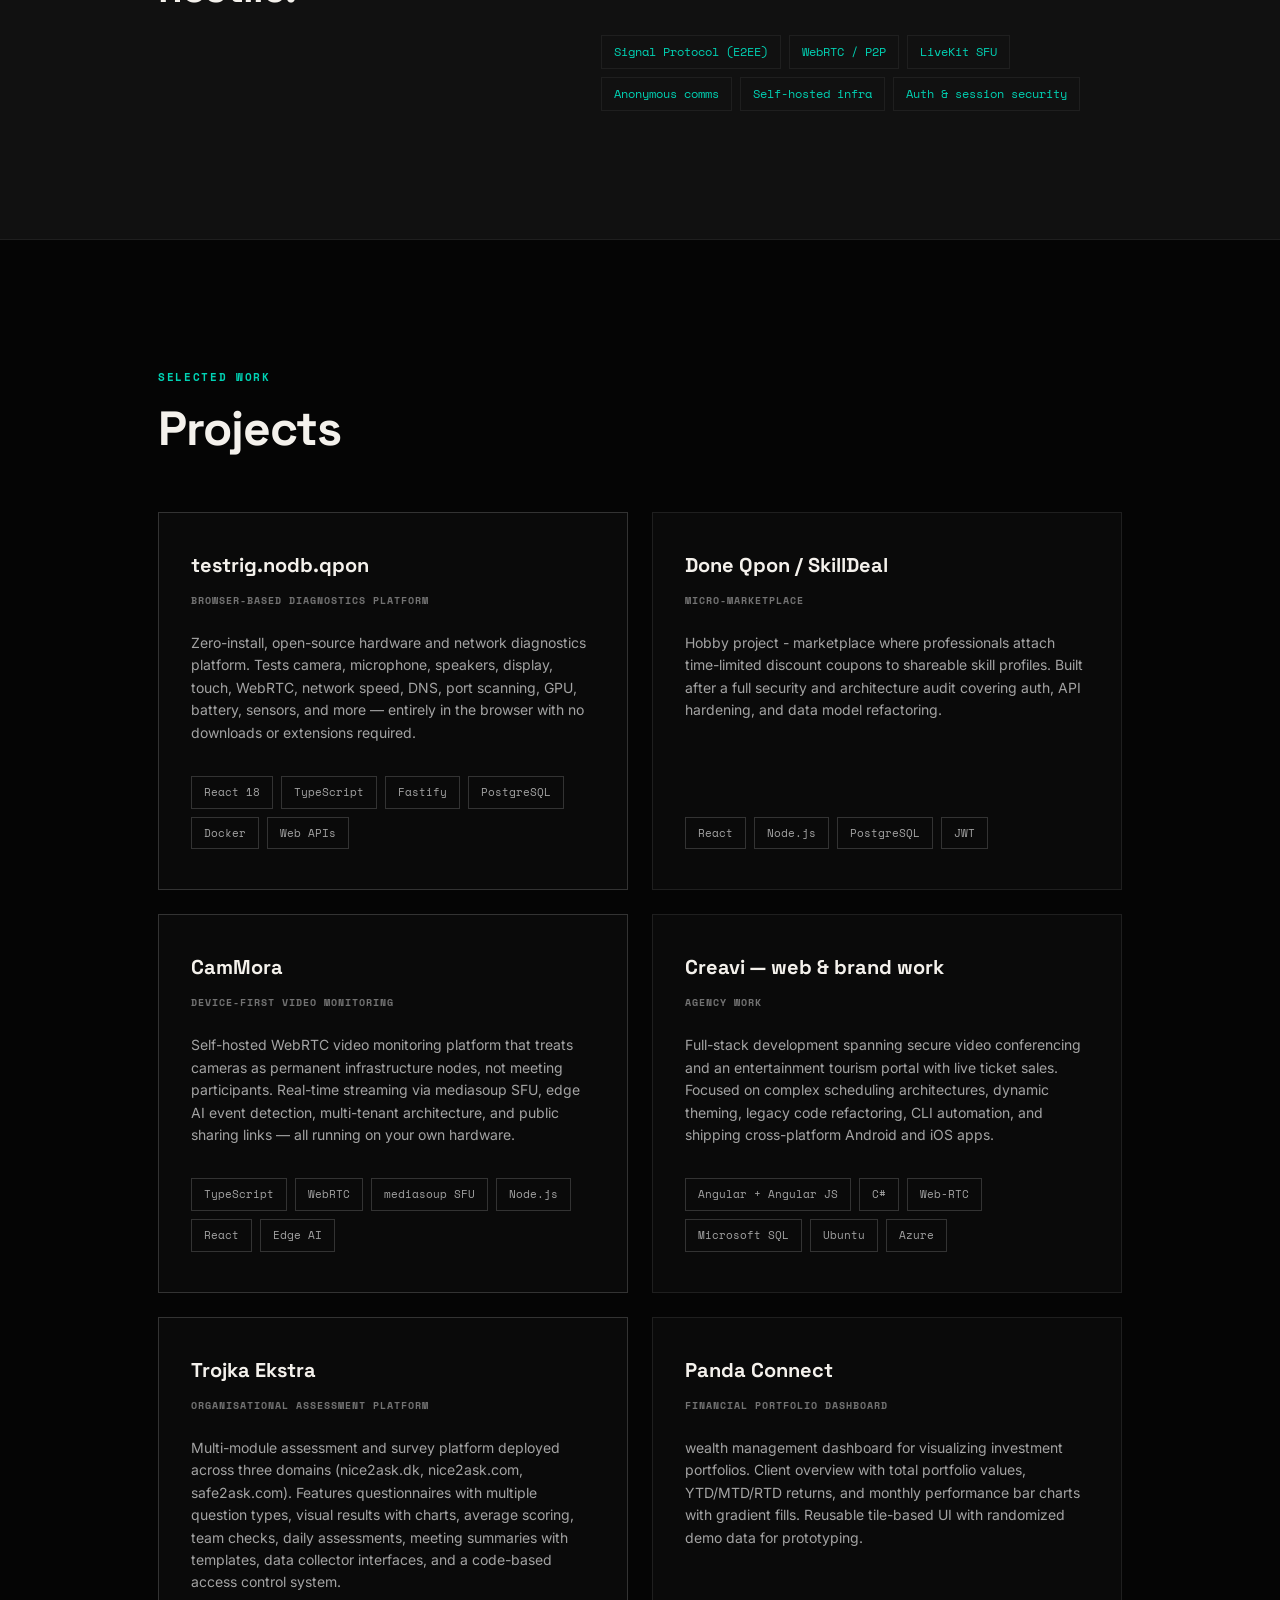
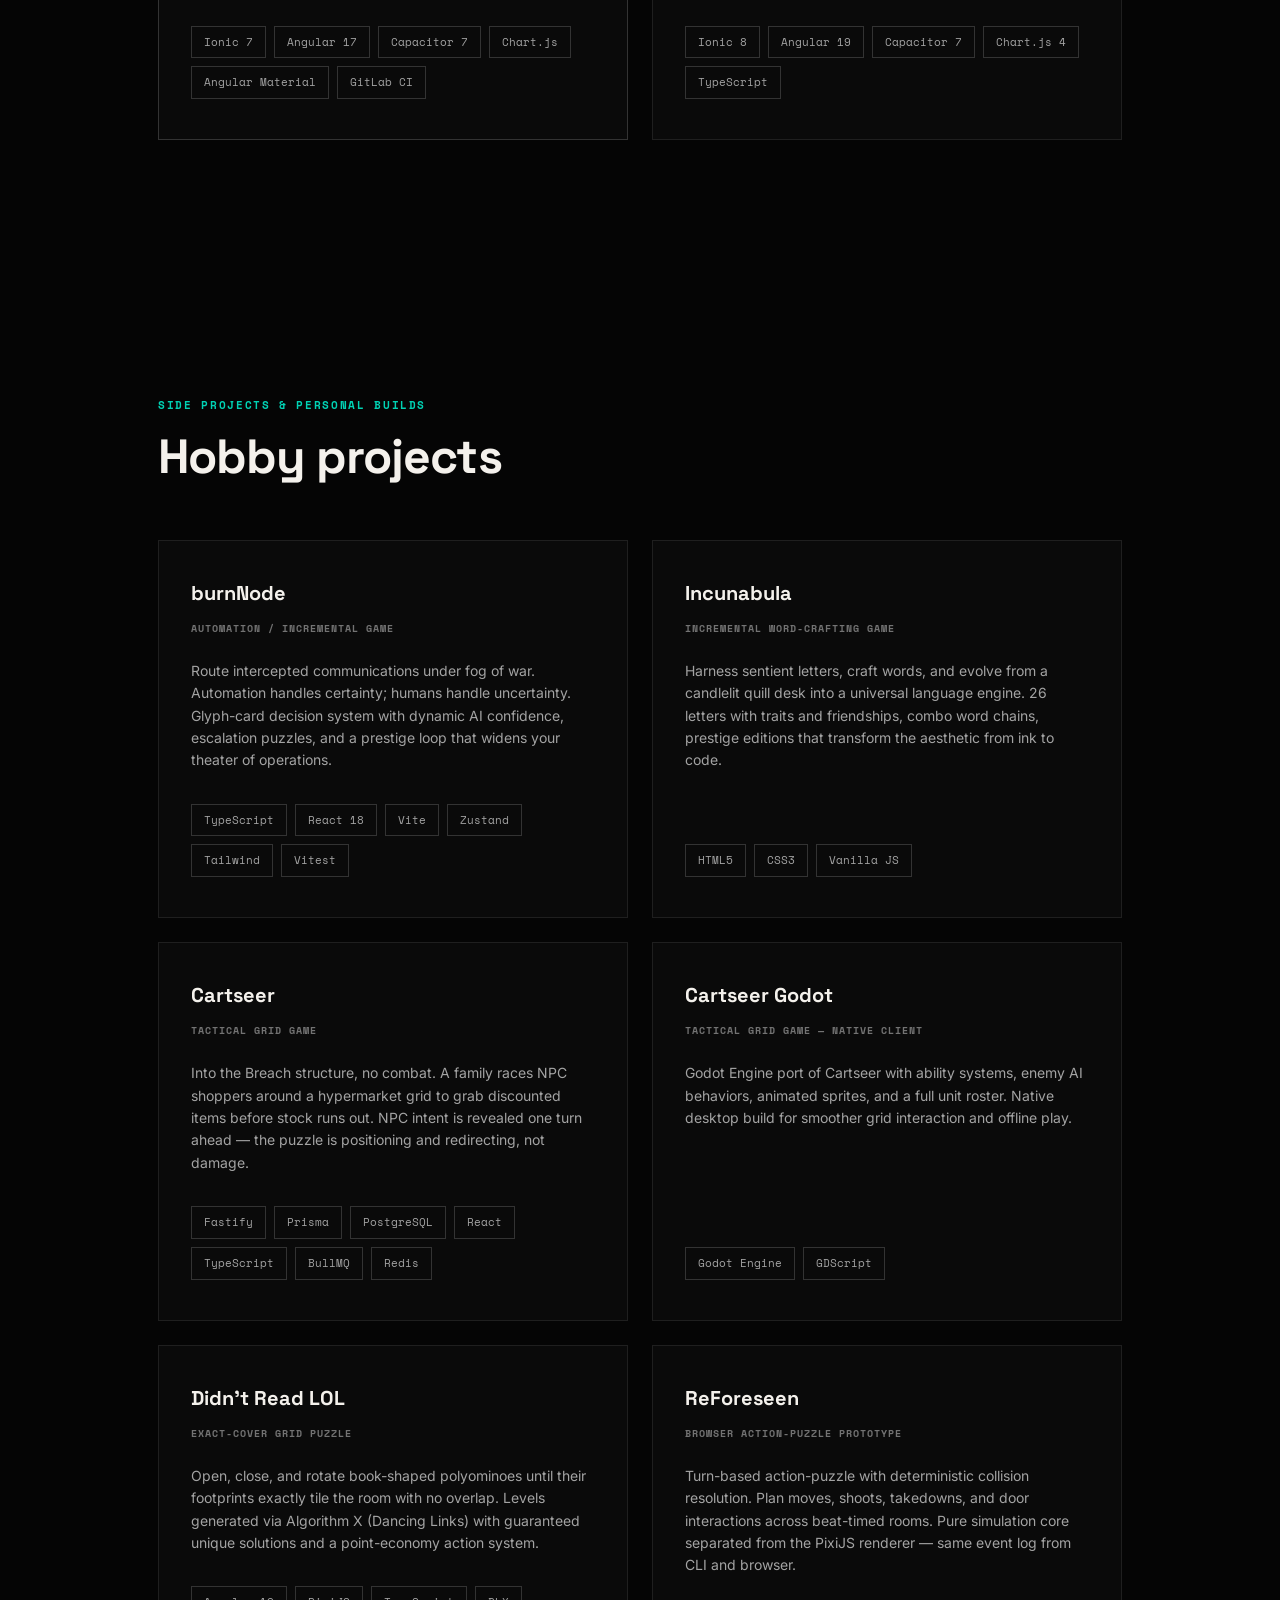
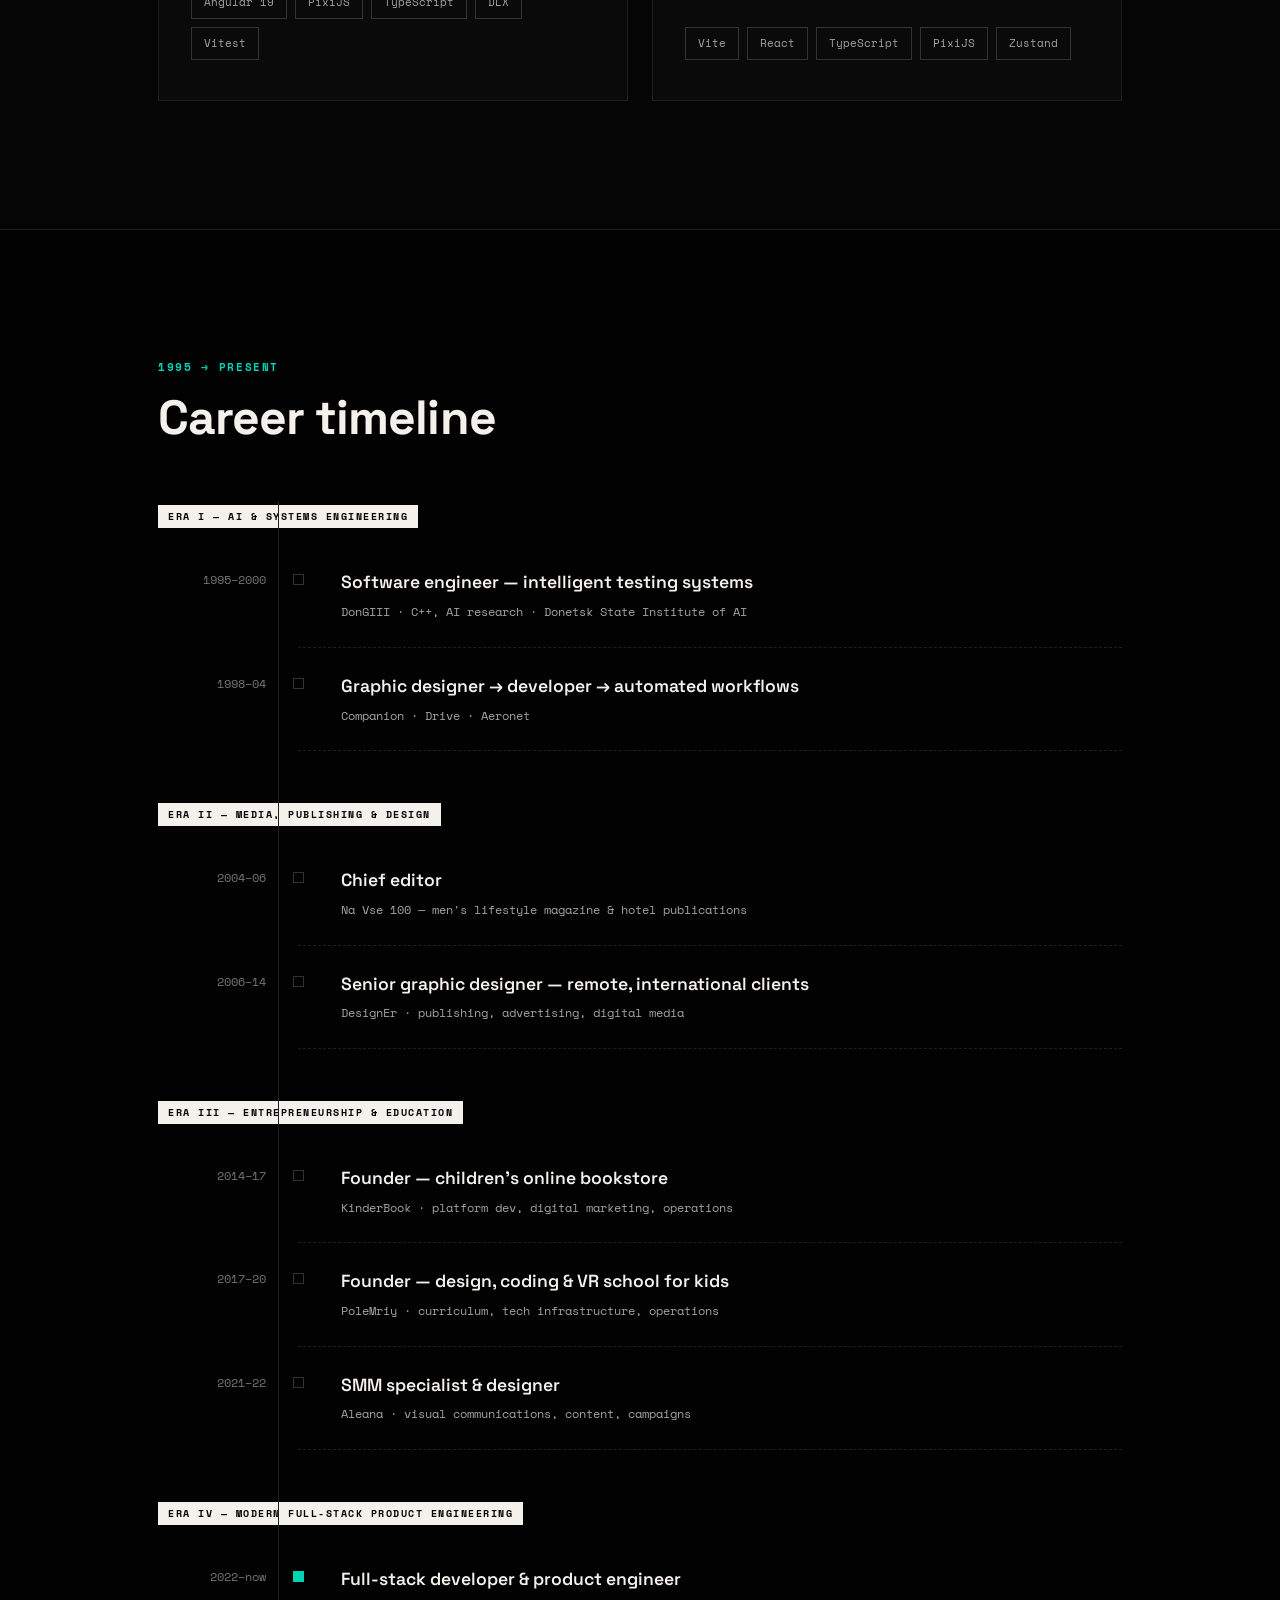
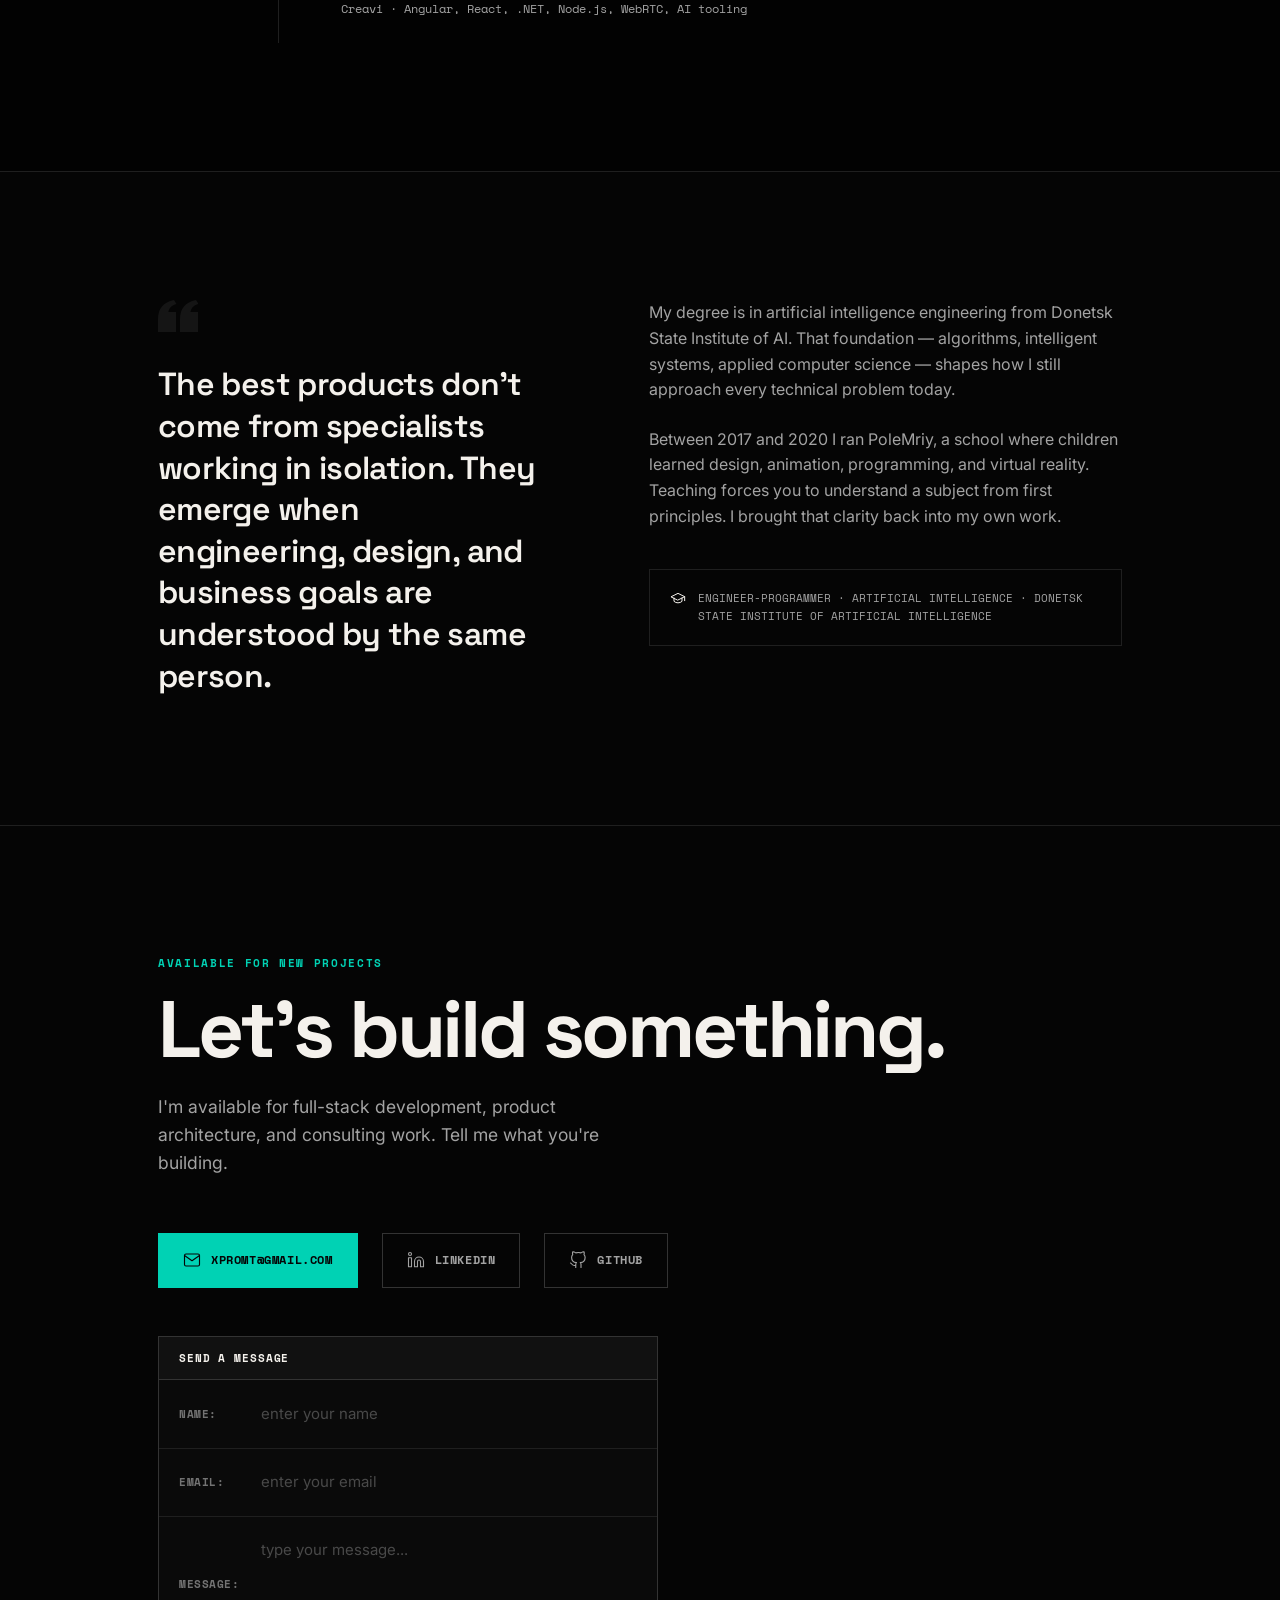
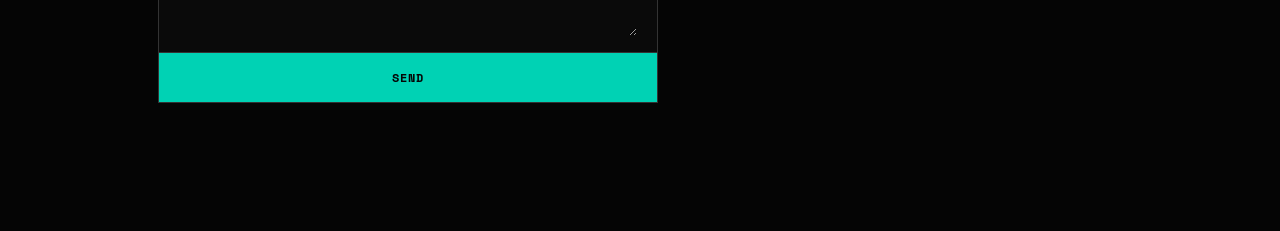
==== commit 8086903e: "Add hobby projects section to both portfolio sites" ====
--- a/formal/site/index.html
+++ b/formal/site/index.html
@@ -29,6 +29,7 @@
       <a href="#services">Services</a>
       <a href="#skills">Skills</a>
       <a href="#projects">Projects</a>
+      <a href="#hobby">Hobby</a>
       <a href="#timeline">Timeline</a>
       <a href="#contact" class="nav-cta">Get in touch</a>
     </div>
@@ -288,6 +289,98 @@
           <span class="tag tag--stack">Capacitor 7</span>
           <span class="tag tag--stack">Chart.js 4</span>
           <span class="tag tag--stack">TypeScript</span>
+        </div>
+      </div>
+    </div>
+  </div>
+</section>
+
+<!-- HOBBY PROJECTS -->
+<section class="section" id="hobby">
+  <div class="container">
+    <p class="section-eyebrow">Side projects &amp; personal builds</p>
+    <h2 class="section-title">Hobby projects</h2>
+    <div class="projects-grid">
+      <div class="project-card">
+        <div class="project-header">
+          <h3><a href="https://burnnode.done.qpon" target="_blank" rel="noopener" style="color:inherit;text-decoration:none">burnNode</a></h3>
+          <span class="project-type">Automation / incremental game</span>
+        </div>
+        <p>Route intercepted communications under fog of war. Automation handles certainty; humans handle uncertainty. Glyph-card decision system with dynamic AI confidence, escalation puzzles, and a prestige loop that widens your theater of operations.</p>
+        <div class="project-tags">
+          <span class="tag tag--stack">TypeScript</span>
+          <span class="tag tag--stack">React 18</span>
+          <span class="tag tag--stack">Vite</span>
+          <span class="tag tag--stack">Zustand</span>
+          <span class="tag tag--stack">Tailwind</span>
+          <span class="tag tag--stack">Vitest</span>
+        </div>
+      </div>
+      <div class="project-card">
+        <div class="project-header">
+          <h3><a href="https://incunabula.cc/game" target="_blank" rel="noopener" style="color:inherit;text-decoration:none">Incunabula</a></h3>
+          <span class="project-type">Incremental word-crafting game</span>
+        </div>
+        <p>Harness sentient letters, craft words, and evolve from a candlelit quill desk into a universal language engine. 26 letters with traits and friendships, combo word chains, prestige editions that transform the aesthetic from ink to code.</p>
+        <div class="project-tags">
+          <span class="tag tag--stack">HTML5</span>
+          <span class="tag tag--stack">CSS3</span>
+          <span class="tag tag--stack">Vanilla JS</span>
+        </div>
+      </div>
+      <div class="project-card">
+        <div class="project-header">
+          <h3>Cartseer</h3>
+          <span class="project-type">Tactical grid game</span>
+        </div>
+        <p>Into the Breach structure, no combat. A family races NPC shoppers around a hypermarket grid to grab discounted items before stock runs out. NPC intent is revealed one turn ahead — the puzzle is positioning and redirecting, not damage.</p>
+        <div class="project-tags">
+          <span class="tag tag--stack">Fastify</span>
+          <span class="tag tag--stack">Prisma</span>
+          <span class="tag tag--stack">PostgreSQL</span>
+          <span class="tag tag--stack">React</span>
+          <span class="tag tag--stack">TypeScript</span>
+          <span class="tag tag--stack">BullMQ</span>
+          <span class="tag tag--stack">Redis</span>
+        </div>
+      </div>
+      <div class="project-card">
+        <div class="project-header">
+          <h3>Cartseer Godot</h3>
+          <span class="project-type">Tactical grid game — native client</span>
+        </div>
+        <p>Godot Engine port of Cartseer with ability systems, enemy AI behaviors, animated sprites, and a full unit roster. Native desktop build for smoother grid interaction and offline play.</p>
+        <div class="project-tags">
+          <span class="tag tag--stack">Godot Engine</span>
+          <span class="tag tag--stack">GDScript</span>
+        </div>
+      </div>
+      <div class="project-card">
+        <div class="project-header">
+          <h3>Didn't Read LOL</h3>
+          <span class="project-type">Exact-cover grid puzzle</span>
+        </div>
+        <p>Open, close, and rotate book-shaped polyominoes until their footprints exactly tile the room with no overlap. Levels generated via Algorithm X (Dancing Links) with guaranteed unique solutions and a point-economy action system.</p>
+        <div class="project-tags">
+          <span class="tag tag--stack">Angular 19</span>
+          <span class="tag tag--stack">PixiJS</span>
+          <span class="tag tag--stack">TypeScript</span>
+          <span class="tag tag--stack">DLX</span>
+          <span class="tag tag--stack">Vitest</span>
+        </div>
+      </div>
+      <div class="project-card">
+        <div class="project-header">
+          <h3>ReForeseen</h3>
+          <span class="project-type">Browser action-puzzle prototype</span>
+        </div>
+        <p>Turn-based action-puzzle with deterministic collision resolution. Plan moves, shoots, takedowns, and door interactions across beat-timed rooms. Pure simulation core separated from the PixiJS renderer — same event log from CLI and browser.</p>
+        <div class="project-tags">
+          <span class="tag tag--stack">Vite</span>
+          <span class="tag tag--stack">React</span>
+          <span class="tag tag--stack">TypeScript</span>
+          <span class="tag tag--stack">PixiJS</span>
+          <span class="tag tag--stack">Zustand</span>
         </div>
       </div>
     </div>
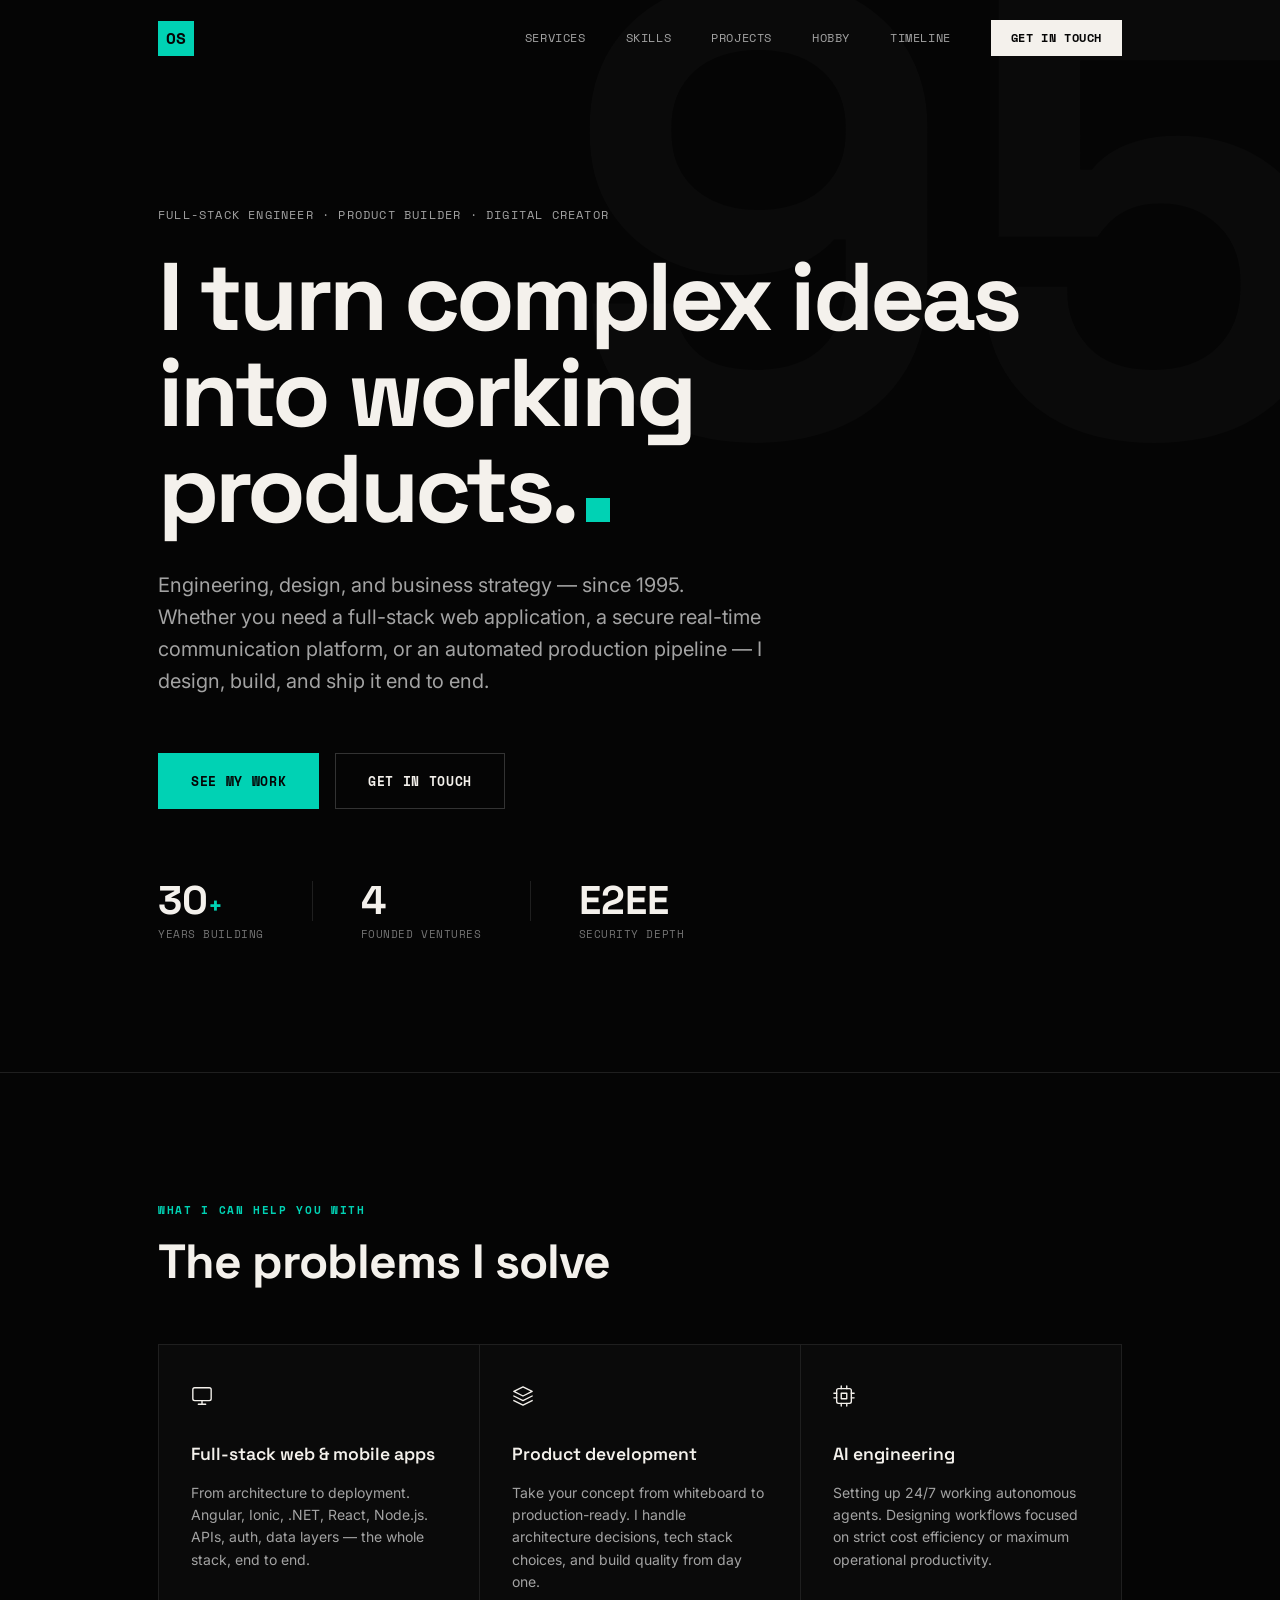
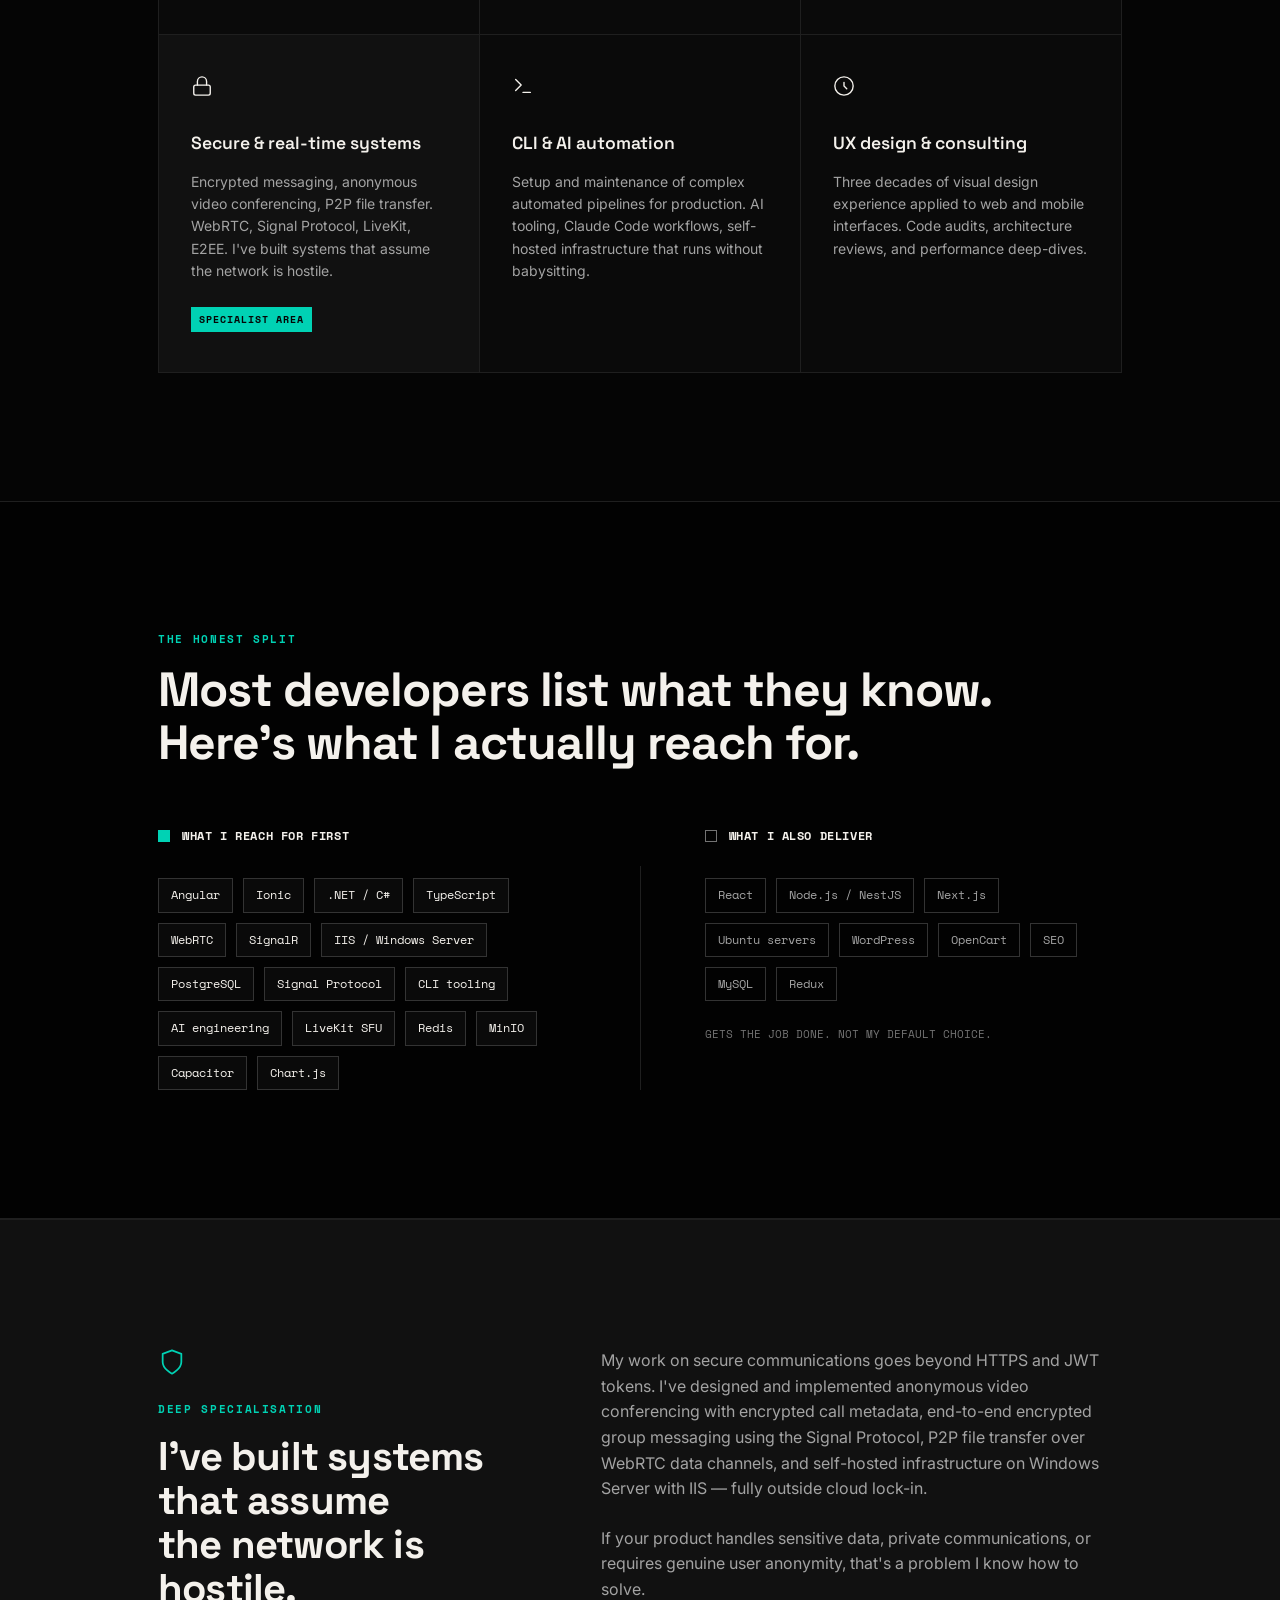
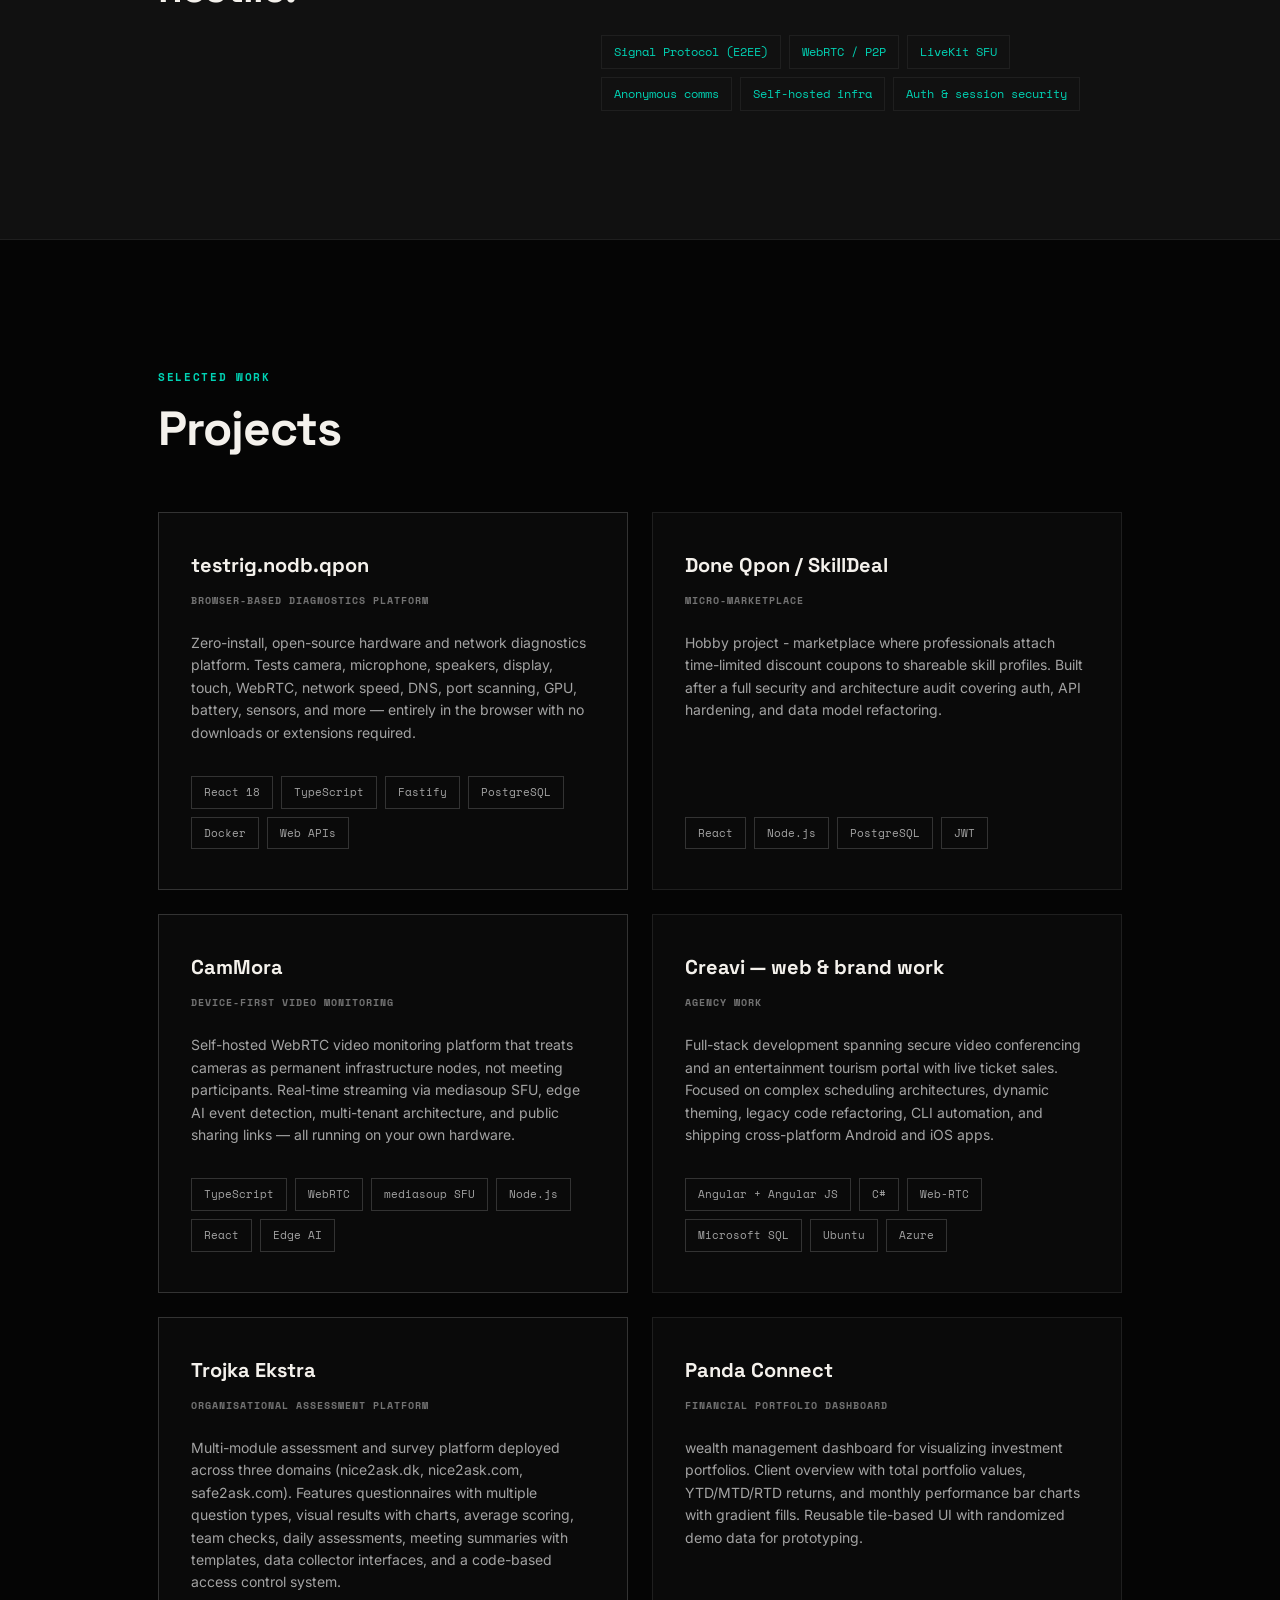
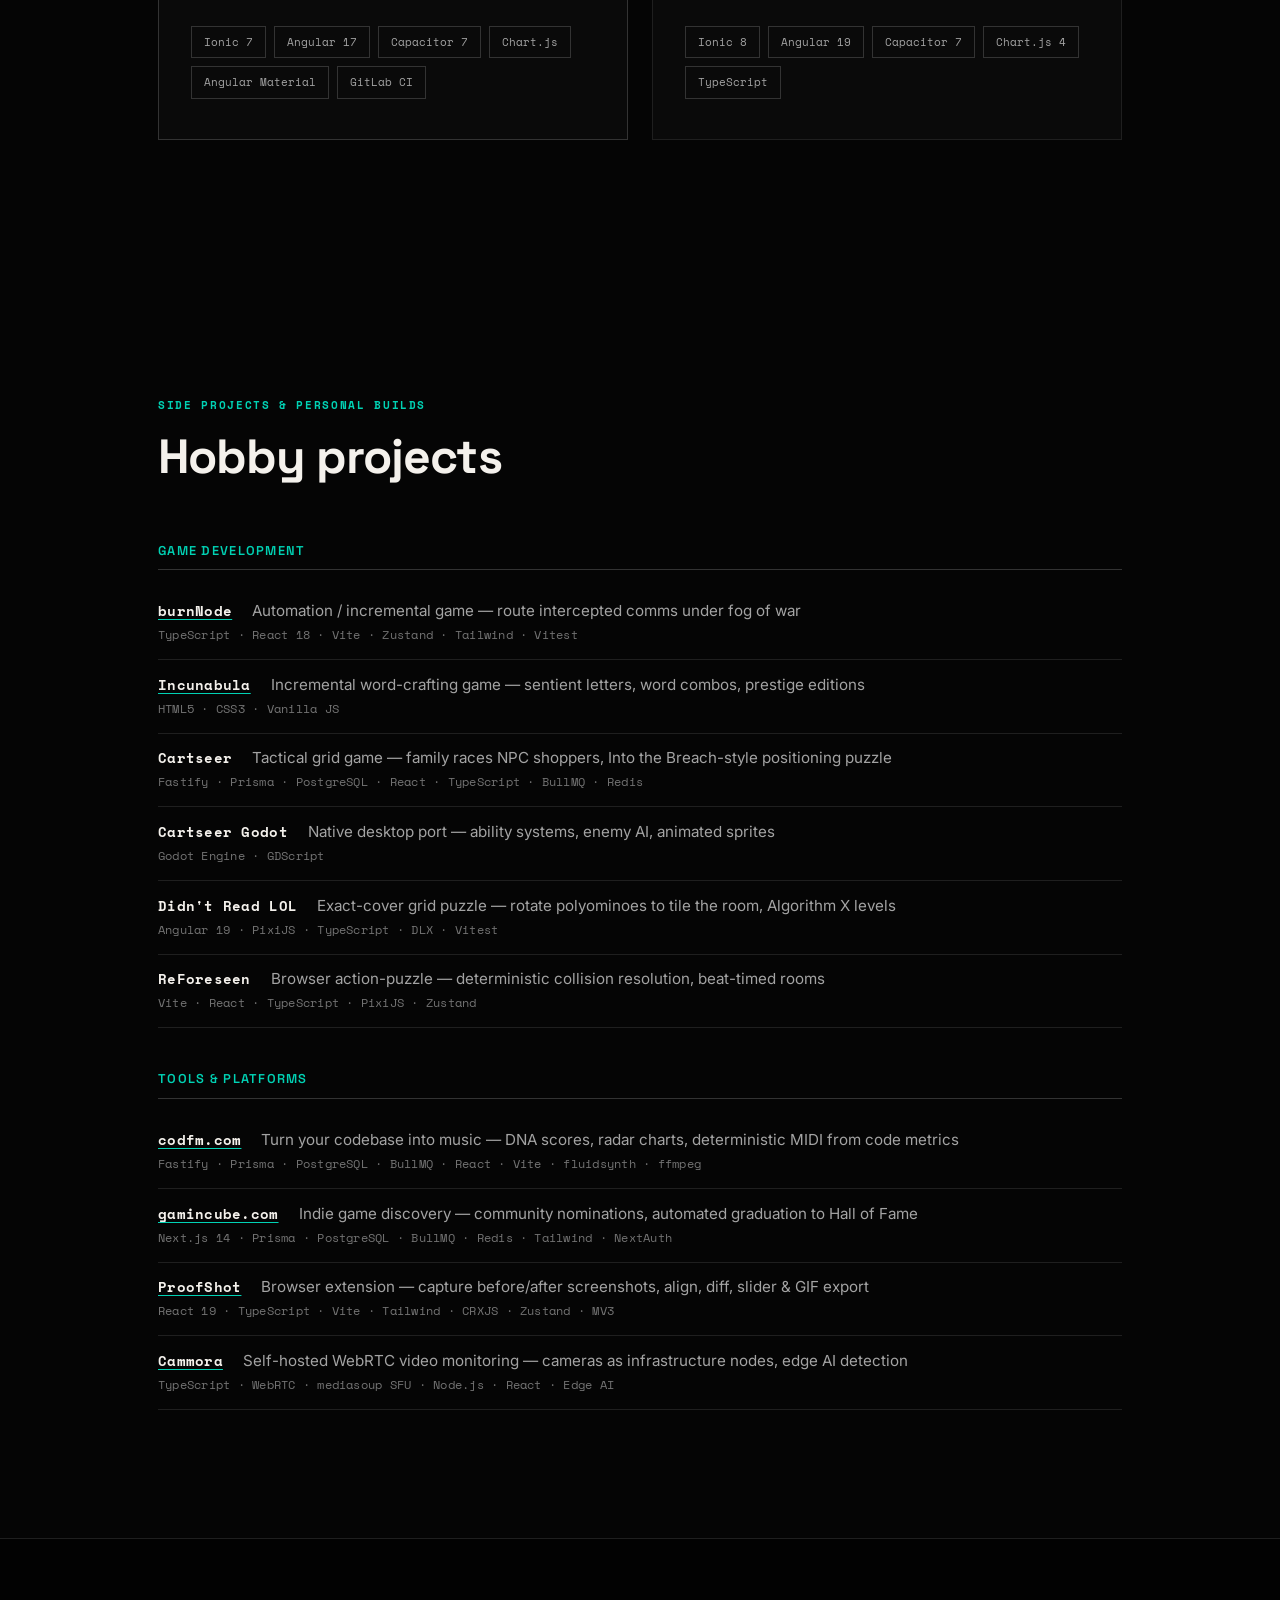
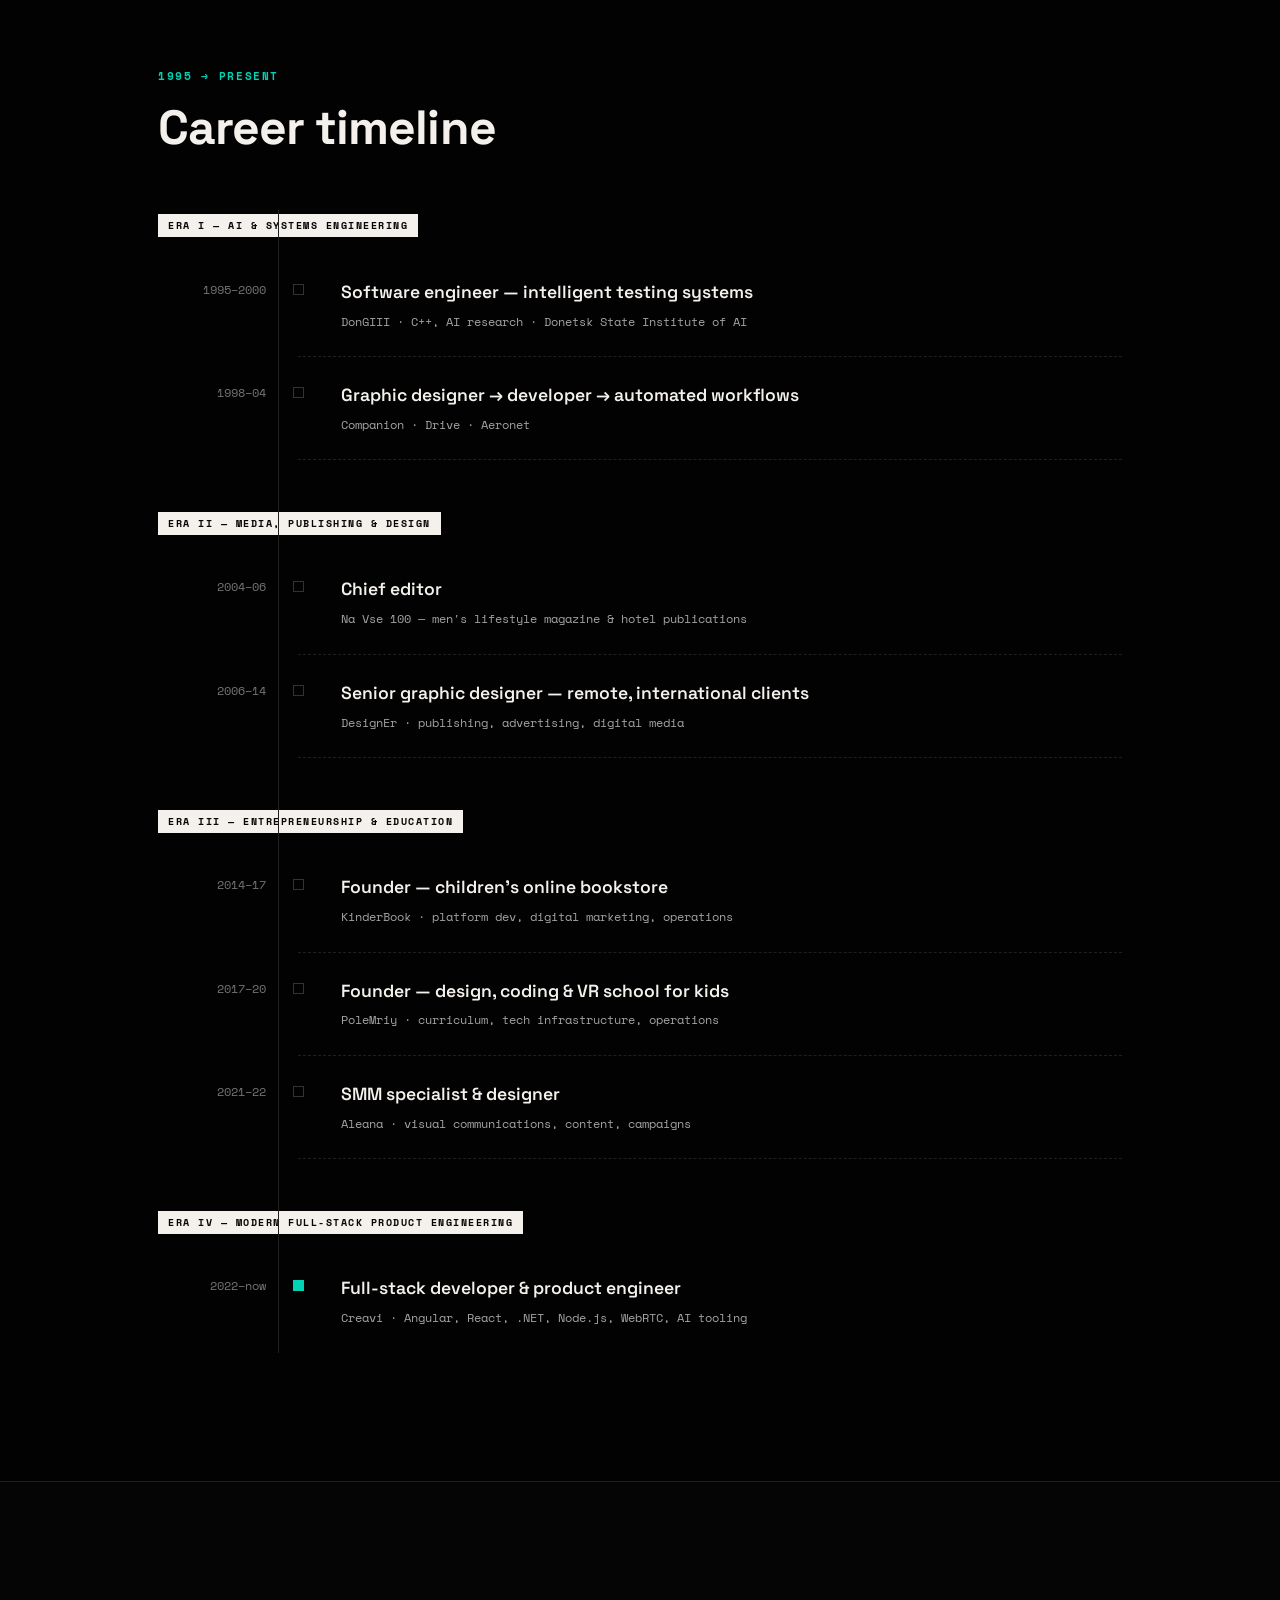
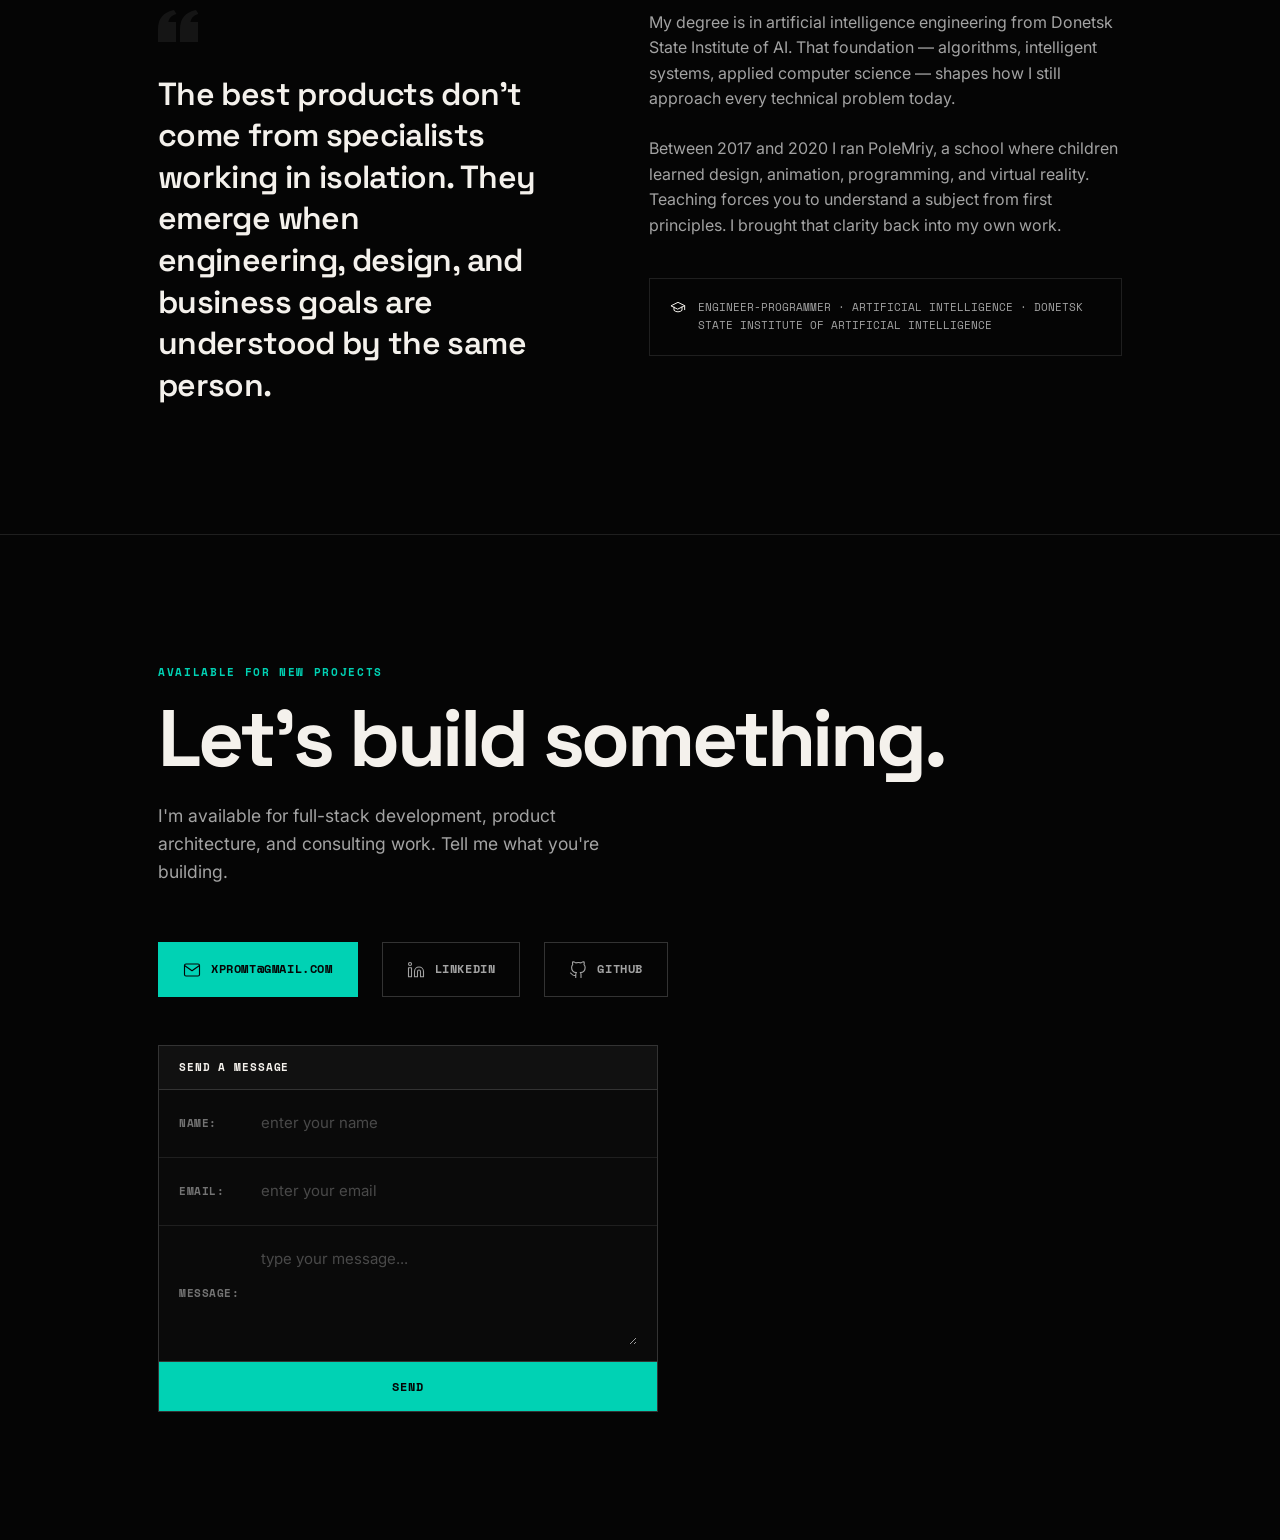
==== commit 0e361948: "Rewrite hobby section as list format with gamedev/tools categories, add ProofShot/codfm/gamincube" ====
--- a/formal/site/index.html
+++ b/formal/site/index.html
@@ -300,89 +300,67 @@
   <div class="container">
     <p class="section-eyebrow">Side projects &amp; personal builds</p>
     <h2 class="section-title">Hobby projects</h2>
-    <div class="projects-grid">
-      <div class="project-card">
-        <div class="project-header">
-          <h3><a href="https://burnnode.done.qpon" target="_blank" rel="noopener" style="color:inherit;text-decoration:none">burnNode</a></h3>
-          <span class="project-type">Automation / incremental game</span>
-        </div>
-        <p>Route intercepted communications under fog of war. Automation handles certainty; humans handle uncertainty. Glyph-card decision system with dynamic AI confidence, escalation puzzles, and a prestige loop that widens your theater of operations.</p>
-        <div class="project-tags">
-          <span class="tag tag--stack">TypeScript</span>
-          <span class="tag tag--stack">React 18</span>
-          <span class="tag tag--stack">Vite</span>
-          <span class="tag tag--stack">Zustand</span>
-          <span class="tag tag--stack">Tailwind</span>
-          <span class="tag tag--stack">Vitest</span>
-        </div>
-      </div>
-      <div class="project-card">
-        <div class="project-header">
-          <h3><a href="https://incunabula.cc/game" target="_blank" rel="noopener" style="color:inherit;text-decoration:none">Incunabula</a></h3>
-          <span class="project-type">Incremental word-crafting game</span>
-        </div>
-        <p>Harness sentient letters, craft words, and evolve from a candlelit quill desk into a universal language engine. 26 letters with traits and friendships, combo word chains, prestige editions that transform the aesthetic from ink to code.</p>
-        <div class="project-tags">
-          <span class="tag tag--stack">HTML5</span>
-          <span class="tag tag--stack">CSS3</span>
-          <span class="tag tag--stack">Vanilla JS</span>
-        </div>
-      </div>
-      <div class="project-card">
-        <div class="project-header">
-          <h3>Cartseer</h3>
-          <span class="project-type">Tactical grid game</span>
-        </div>
-        <p>Into the Breach structure, no combat. A family races NPC shoppers around a hypermarket grid to grab discounted items before stock runs out. NPC intent is revealed one turn ahead — the puzzle is positioning and redirecting, not damage.</p>
-        <div class="project-tags">
-          <span class="tag tag--stack">Fastify</span>
-          <span class="tag tag--stack">Prisma</span>
-          <span class="tag tag--stack">PostgreSQL</span>
-          <span class="tag tag--stack">React</span>
-          <span class="tag tag--stack">TypeScript</span>
-          <span class="tag tag--stack">BullMQ</span>
-          <span class="tag tag--stack">Redis</span>
-        </div>
-      </div>
-      <div class="project-card">
-        <div class="project-header">
-          <h3>Cartseer Godot</h3>
-          <span class="project-type">Tactical grid game — native client</span>
-        </div>
-        <p>Godot Engine port of Cartseer with ability systems, enemy AI behaviors, animated sprites, and a full unit roster. Native desktop build for smoother grid interaction and offline play.</p>
-        <div class="project-tags">
-          <span class="tag tag--stack">Godot Engine</span>
-          <span class="tag tag--stack">GDScript</span>
-        </div>
-      </div>
-      <div class="project-card">
-        <div class="project-header">
-          <h3>Didn't Read LOL</h3>
-          <span class="project-type">Exact-cover grid puzzle</span>
-        </div>
-        <p>Open, close, and rotate book-shaped polyominoes until their footprints exactly tile the room with no overlap. Levels generated via Algorithm X (Dancing Links) with guaranteed unique solutions and a point-economy action system.</p>
-        <div class="project-tags">
-          <span class="tag tag--stack">Angular 19</span>
-          <span class="tag tag--stack">PixiJS</span>
-          <span class="tag tag--stack">TypeScript</span>
-          <span class="tag tag--stack">DLX</span>
-          <span class="tag tag--stack">Vitest</span>
-        </div>
-      </div>
-      <div class="project-card">
-        <div class="project-header">
-          <h3>ReForeseen</h3>
-          <span class="project-type">Browser action-puzzle prototype</span>
-        </div>
-        <p>Turn-based action-puzzle with deterministic collision resolution. Plan moves, shoots, takedowns, and door interactions across beat-timed rooms. Pure simulation core separated from the PixiJS renderer — same event log from CLI and browser.</p>
-        <div class="project-tags">
-          <span class="tag tag--stack">Vite</span>
-          <span class="tag tag--stack">React</span>
-          <span class="tag tag--stack">TypeScript</span>
-          <span class="tag tag--stack">PixiJS</span>
-          <span class="tag tag--stack">Zustand</span>
-        </div>
-      </div>
+
+    <div class="hobby-group">
+      <h3 class="hobby-subtitle">Game development</h3>
+      <ul class="hobby-list">
+        <li class="hobby-item">
+          <span class="hobby-name"><a href="https://burnnode.done.qpon" target="_blank" rel="noopener">burnNode</a></span>
+          <span class="hobby-desc">Automation / incremental game — route intercepted comms under fog of war</span>
+          <span class="hobby-stack">TypeScript · React 18 · Vite · Zustand · Tailwind · Vitest</span>
+        </li>
+        <li class="hobby-item">
+          <span class="hobby-name"><a href="https://incunabula.cc/game" target="_blank" rel="noopener">Incunabula</a></span>
+          <span class="hobby-desc">Incremental word-crafting game — sentient letters, word combos, prestige editions</span>
+          <span class="hobby-stack">HTML5 · CSS3 · Vanilla JS</span>
+        </li>
+        <li class="hobby-item">
+          <span class="hobby-name">Cartseer</span>
+          <span class="hobby-desc">Tactical grid game — family races NPC shoppers, Into the Breach-style positioning puzzle</span>
+          <span class="hobby-stack">Fastify · Prisma · PostgreSQL · React · TypeScript · BullMQ · Redis</span>
+        </li>
+        <li class="hobby-item">
+          <span class="hobby-name">Cartseer Godot</span>
+          <span class="hobby-desc">Native desktop port — ability systems, enemy AI, animated sprites</span>
+          <span class="hobby-stack">Godot Engine · GDScript</span>
+        </li>
+        <li class="hobby-item">
+          <span class="hobby-name">Didn't Read LOL</span>
+          <span class="hobby-desc">Exact-cover grid puzzle — rotate polyominoes to tile the room, Algorithm X levels</span>
+          <span class="hobby-stack">Angular 19 · PixiJS · TypeScript · DLX · Vitest</span>
+        </li>
+        <li class="hobby-item">
+          <span class="hobby-name">ReForeseen</span>
+          <span class="hobby-desc">Browser action-puzzle — deterministic collision resolution, beat-timed rooms</span>
+          <span class="hobby-stack">Vite · React · TypeScript · PixiJS · Zustand</span>
+        </li>
+      </ul>
+    </div>
+
+    <div class="hobby-group">
+      <h3 class="hobby-subtitle">Tools &amp; platforms</h3>
+      <ul class="hobby-list">
+        <li class="hobby-item">
+          <span class="hobby-name"><a href="https://codfm.com" target="_blank" rel="noopener">codfm.com</a></span>
+          <span class="hobby-desc">Turn your codebase into music — DNA scores, radar charts, deterministic MIDI from code metrics</span>
+          <span class="hobby-stack">Fastify · Prisma · PostgreSQL · BullMQ · React · Vite · fluidsynth · ffmpeg</span>
+        </li>
+        <li class="hobby-item">
+          <span class="hobby-name"><a href="https://gamincube.com" target="_blank" rel="noopener">gamincube.com</a></span>
+          <span class="hobby-desc">Indie game discovery — community nominations, automated graduation to Hall of Fame</span>
+          <span class="hobby-stack">Next.js 14 · Prisma · PostgreSQL · BullMQ · Redis · Tailwind · NextAuth</span>
+        </li>
+        <li class="hobby-item">
+          <span class="hobby-name"><a href="https://proofshot.done.qpon" target="_blank" rel="noopener">ProofShot</a></span>
+          <span class="hobby-desc">Browser extension — capture before/after screenshots, align, diff, slider &amp; GIF export</span>
+          <span class="hobby-stack">React 19 · TypeScript · Vite · Tailwind · CRXJS · Zustand · MV3</span>
+        </li>
+        <li class="hobby-item">
+          <span class="hobby-name"><a href="https://cammora.nodb.qpon" target="_blank" rel="noopener">Cammora</a></span>
+          <span class="hobby-desc">Self-hosted WebRTC video monitoring — cameras as infrastructure nodes, edge AI detection</span>
+          <span class="hobby-stack">TypeScript · WebRTC · mediasoup SFU · Node.js · React · Edge AI</span>
+        </li>
+      </ul>
     </div>
   </div>
 </section>
--- a/formal/site/portfolio.css
+++ b/formal/site/portfolio.css
@@ -911,4 +911,78 @@
 @media (prefers-reduced-motion: reduce) {
   html { scroll-behavior: auto; }
   * { transition: none !important; }
+}
+
+/* ── Hobby list ────────────────────────────────────────────── */
+.hobby-group { margin-bottom: 2.5rem; }
+.hobby-group:last-child { margin-bottom: 0; }
+
+.hobby-subtitle {
+  font-family: var(--font-display);
+  font-size: 0.8rem;
+  font-weight: 600;
+  text-transform: uppercase;
+  letter-spacing: 0.1em;
+  color: var(--accent);
+  margin-bottom: 1rem;
+  padding-bottom: 0.5rem;
+  border-bottom: 1px solid var(--border);
+}
+
+.hobby-list {
+  list-style: none;
+  display: flex;
+  flex-direction: column;
+}
+
+.hobby-item {
+  display: grid;
+  grid-template-columns: 1fr;
+  gap: 2px;
+  padding: 0.85rem 0;
+  border-bottom: 1px solid var(--border-lt);
+  transition: background 0.15s;
+}
+.hobby-item:hover {
+  background: rgba(255,255,255,0.02);
+}
+
+.hobby-name {
+  font-family: var(--font-mono);
+  font-size: 0.85rem;
+  font-weight: 700;
+  color: var(--text);
+  letter-spacing: 0.02em;
+}
+.hobby-name a {
+  color: var(--text);
+  text-decoration: underline;
+  text-decoration-color: var(--accent);
+  text-underline-offset: 3px;
+}
+.hobby-name a:hover { color: var(--accent); }
+
+.hobby-desc {
+  font-size: 0.95rem;
+  color: var(--text-muted);
+  line-height: 1.5;
+}
+
+.hobby-stack {
+  font-family: var(--font-mono);
+  font-size: 0.75rem;
+  color: var(--text-dim);
+  letter-spacing: 0.02em;
+}
+
+@media (min-width: 600px) {
+  .hobby-item {
+    grid-template-columns: auto 1fr;
+    grid-template-rows: auto auto;
+    column-gap: 1.25rem;
+    row-gap: 2px;
+  }
+  .hobby-name { grid-column: 1; grid-row: 1; }
+  .hobby-desc { grid-column: 2; grid-row: 1; }
+  .hobby-stack { grid-column: 1 / -1; grid-row: 2; }
 }
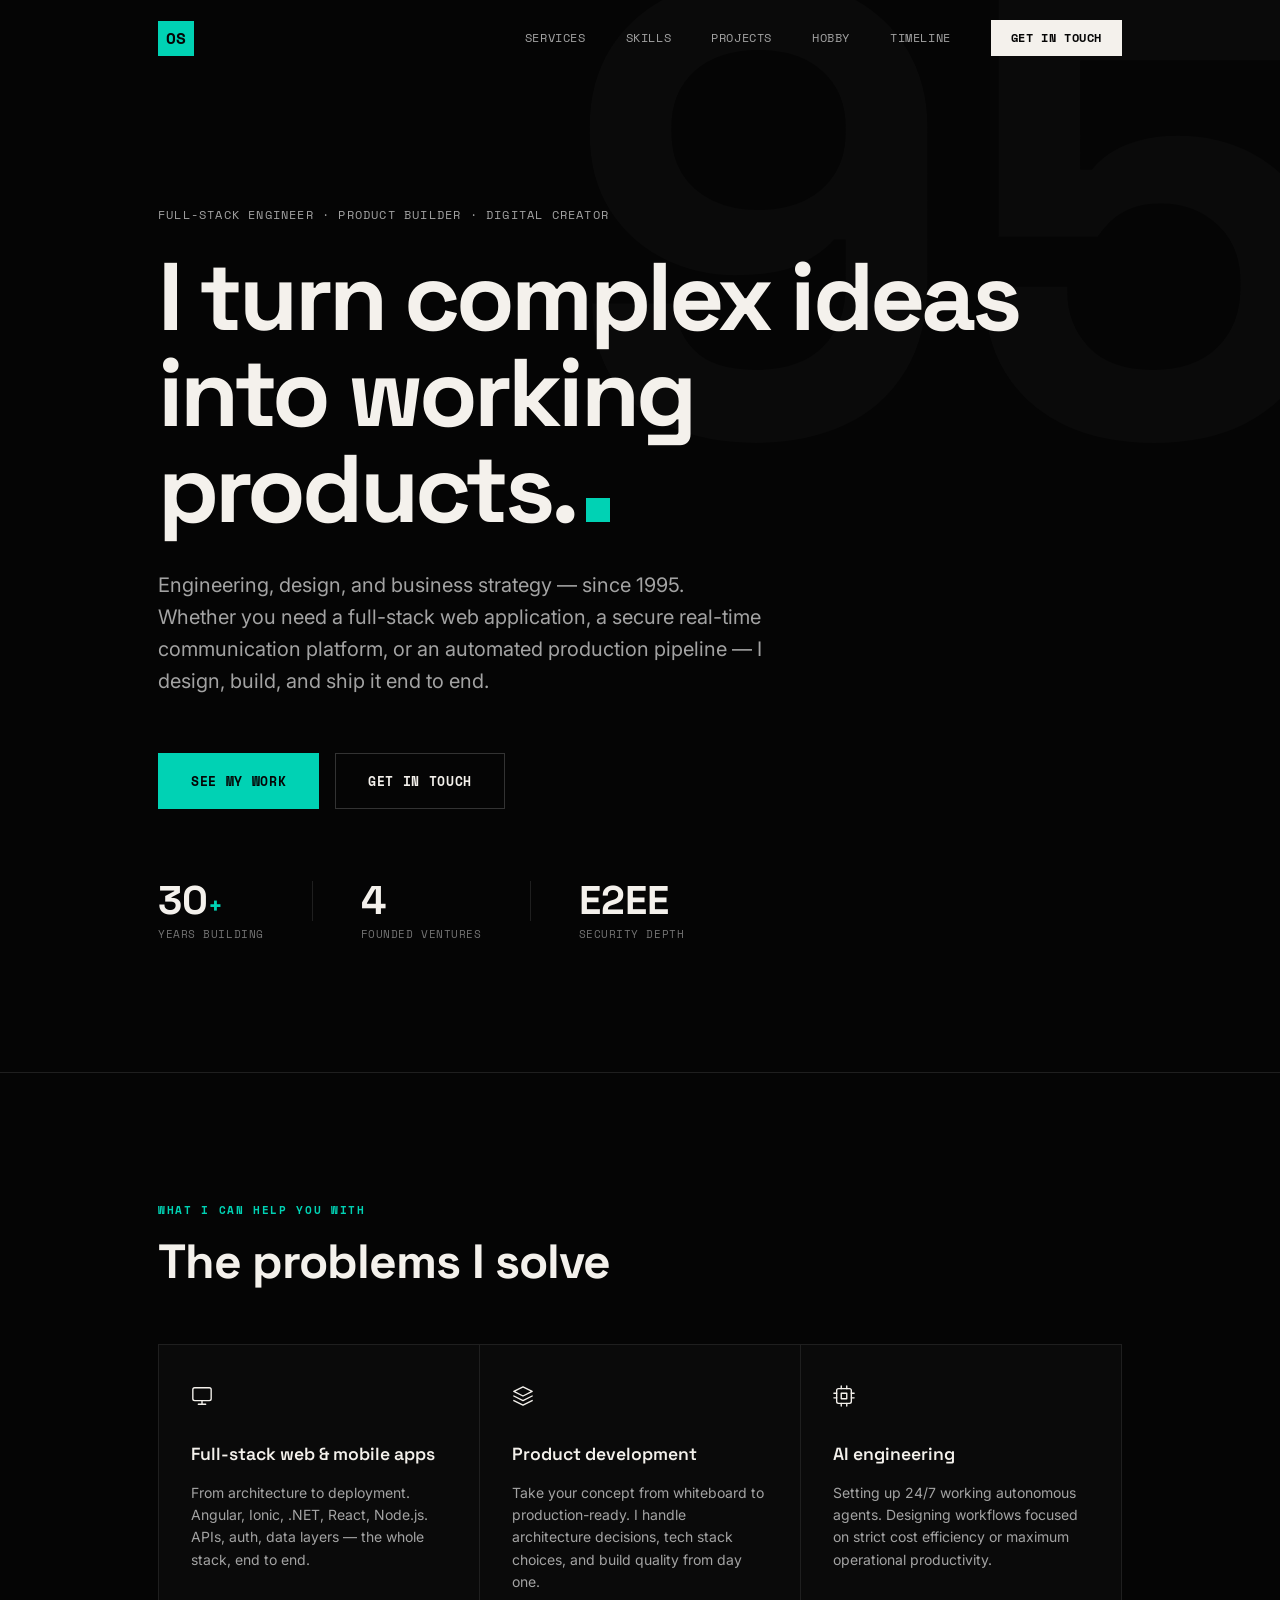
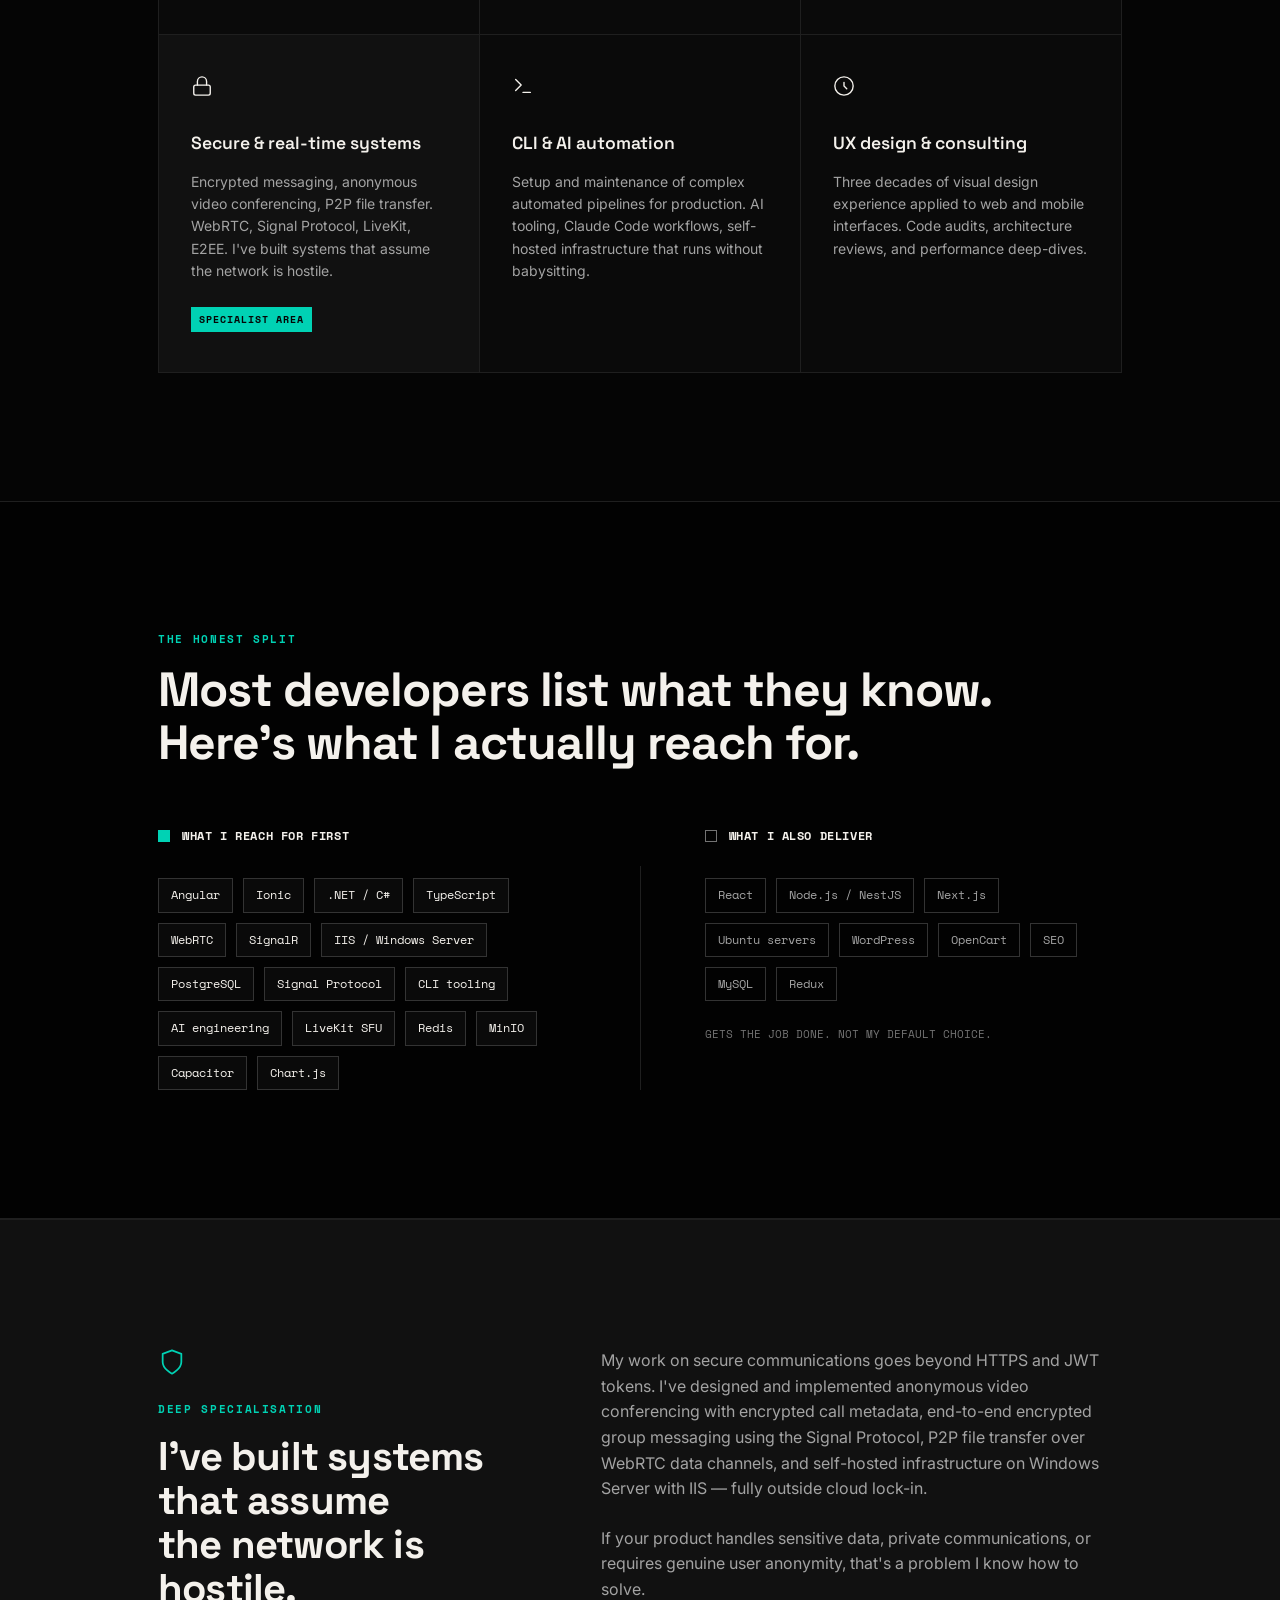
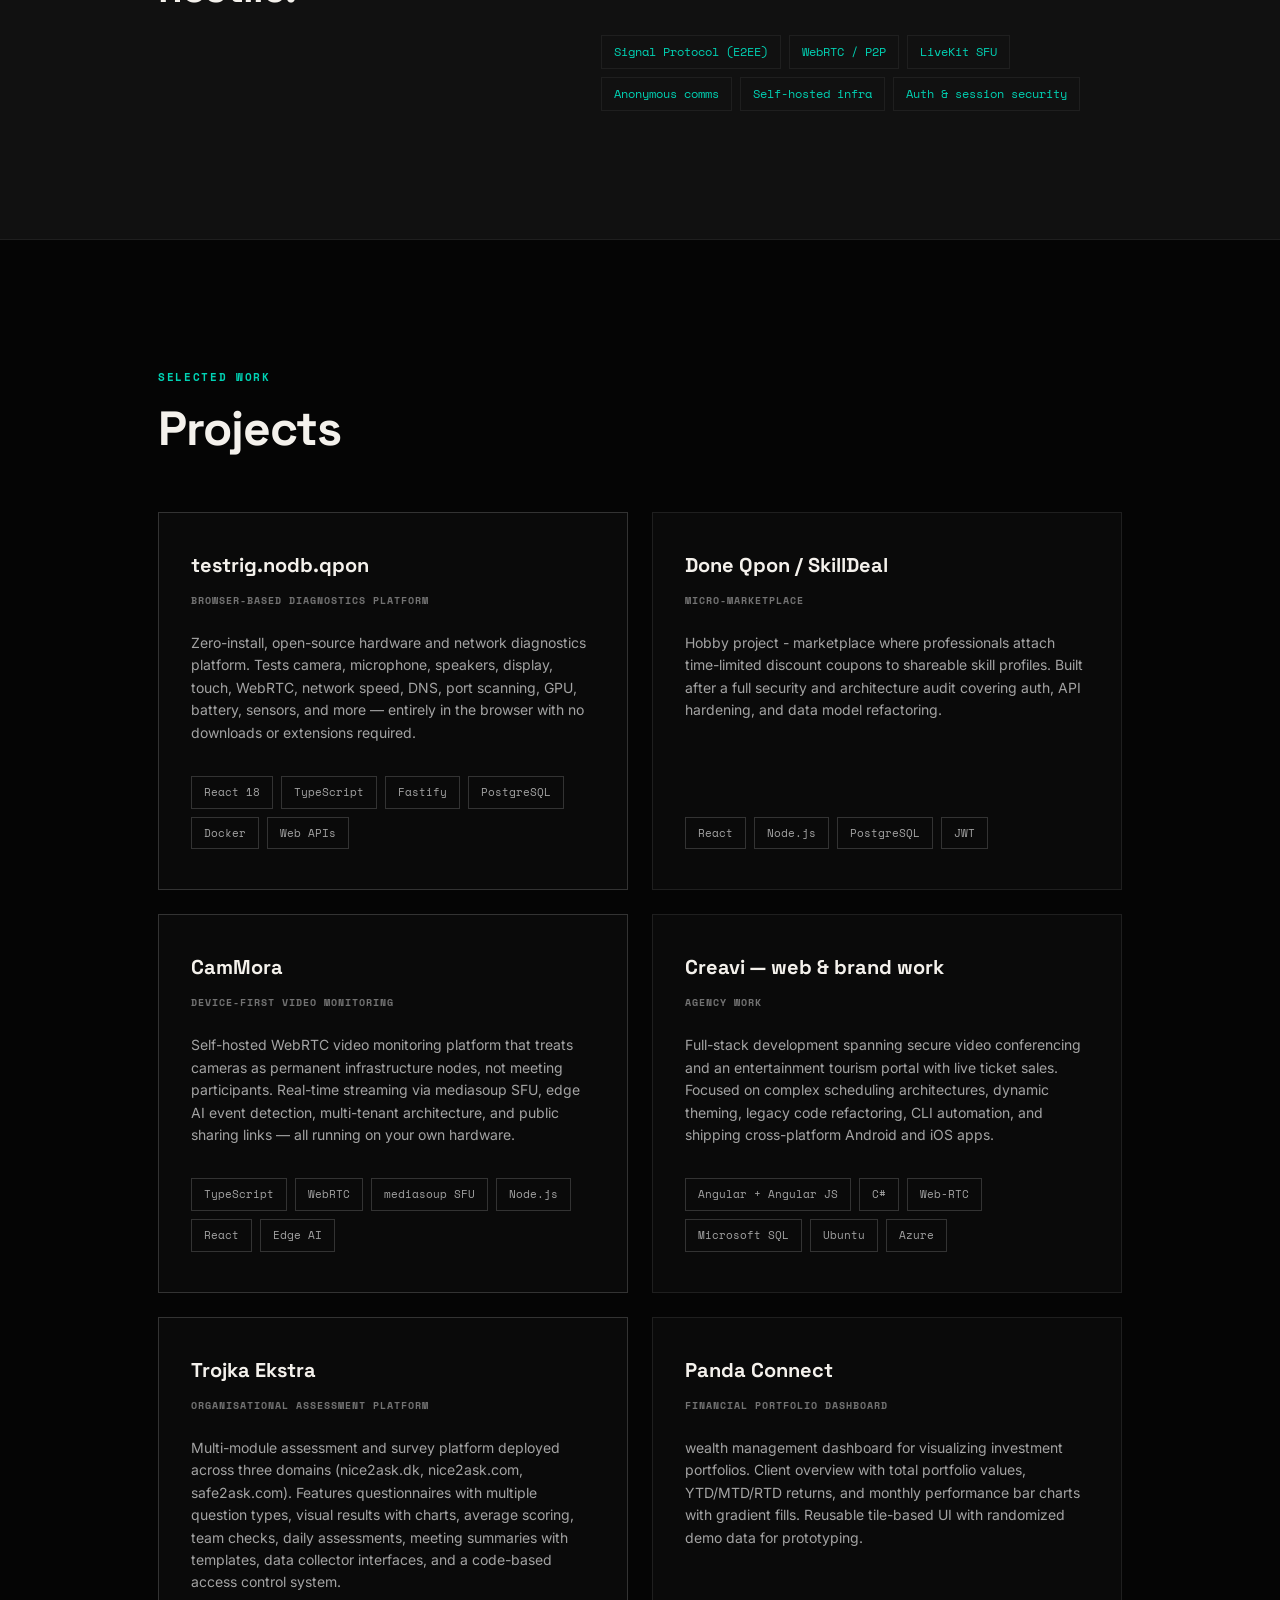
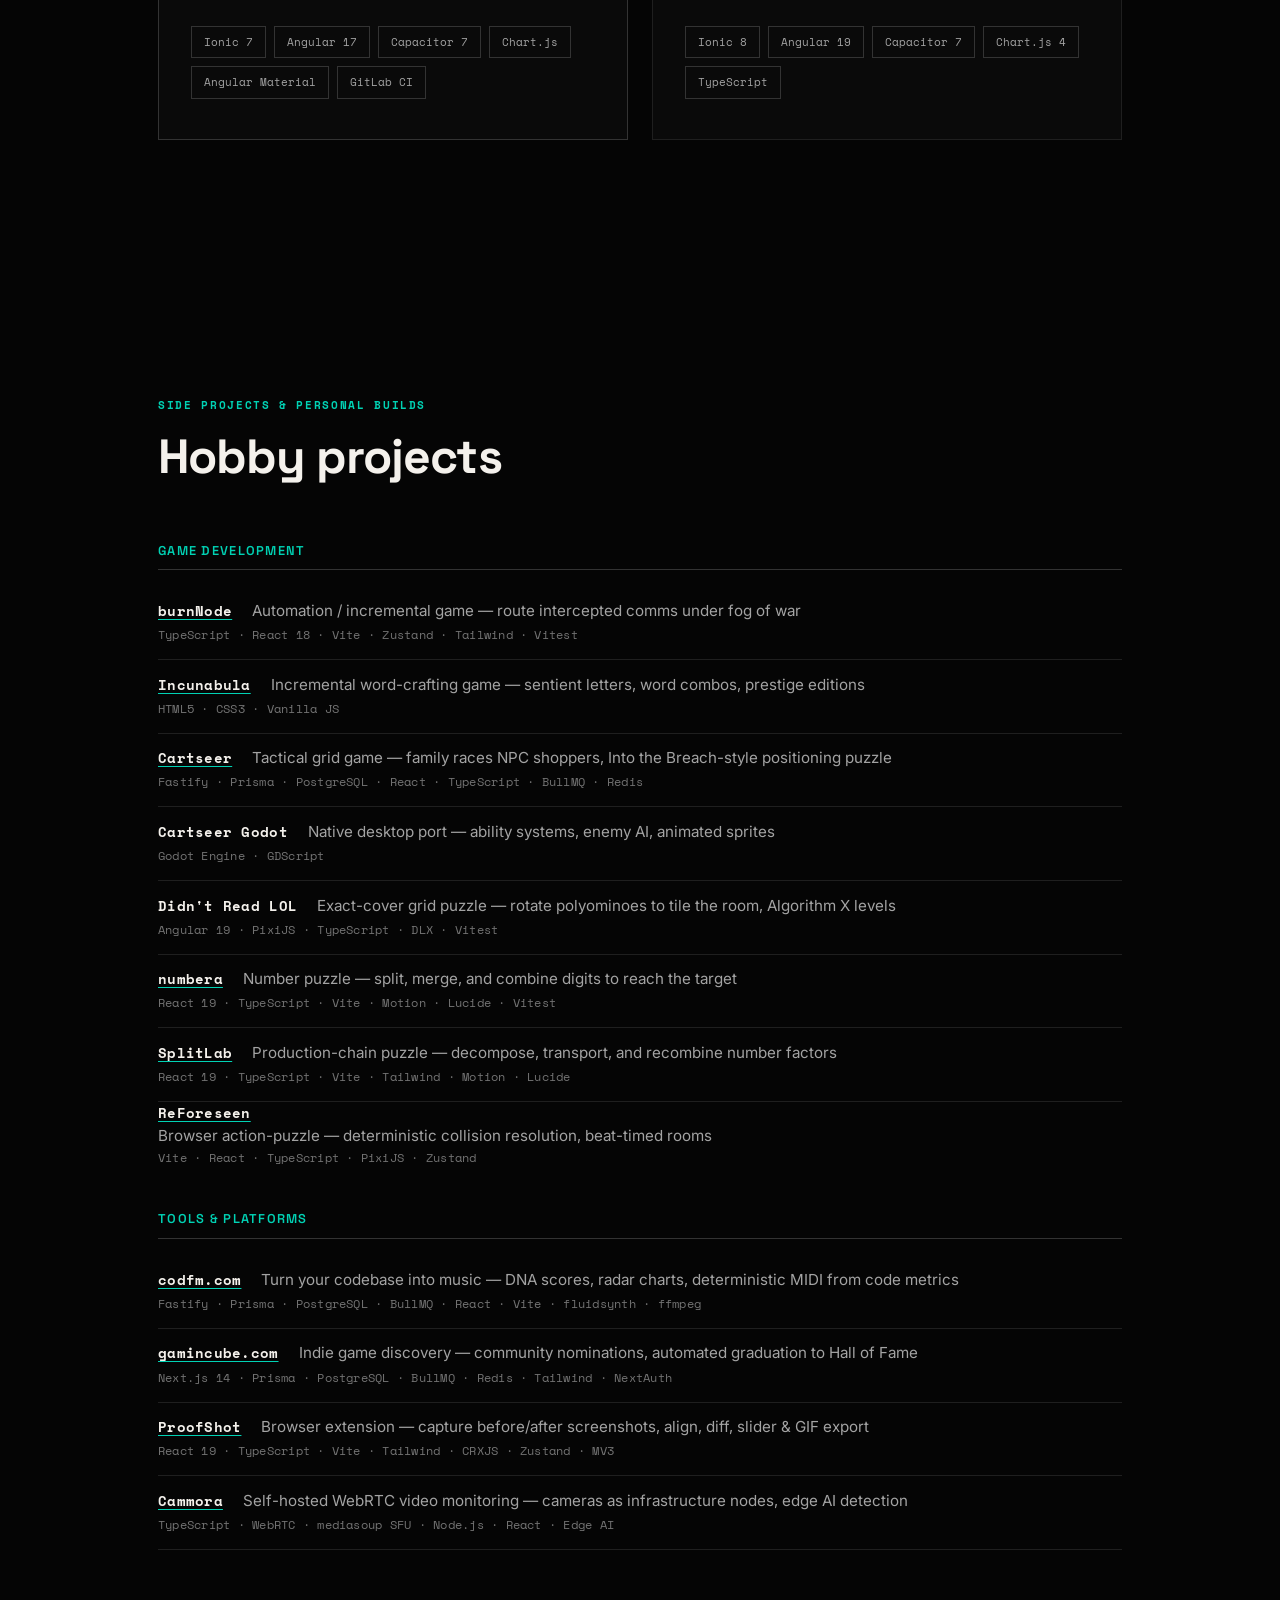
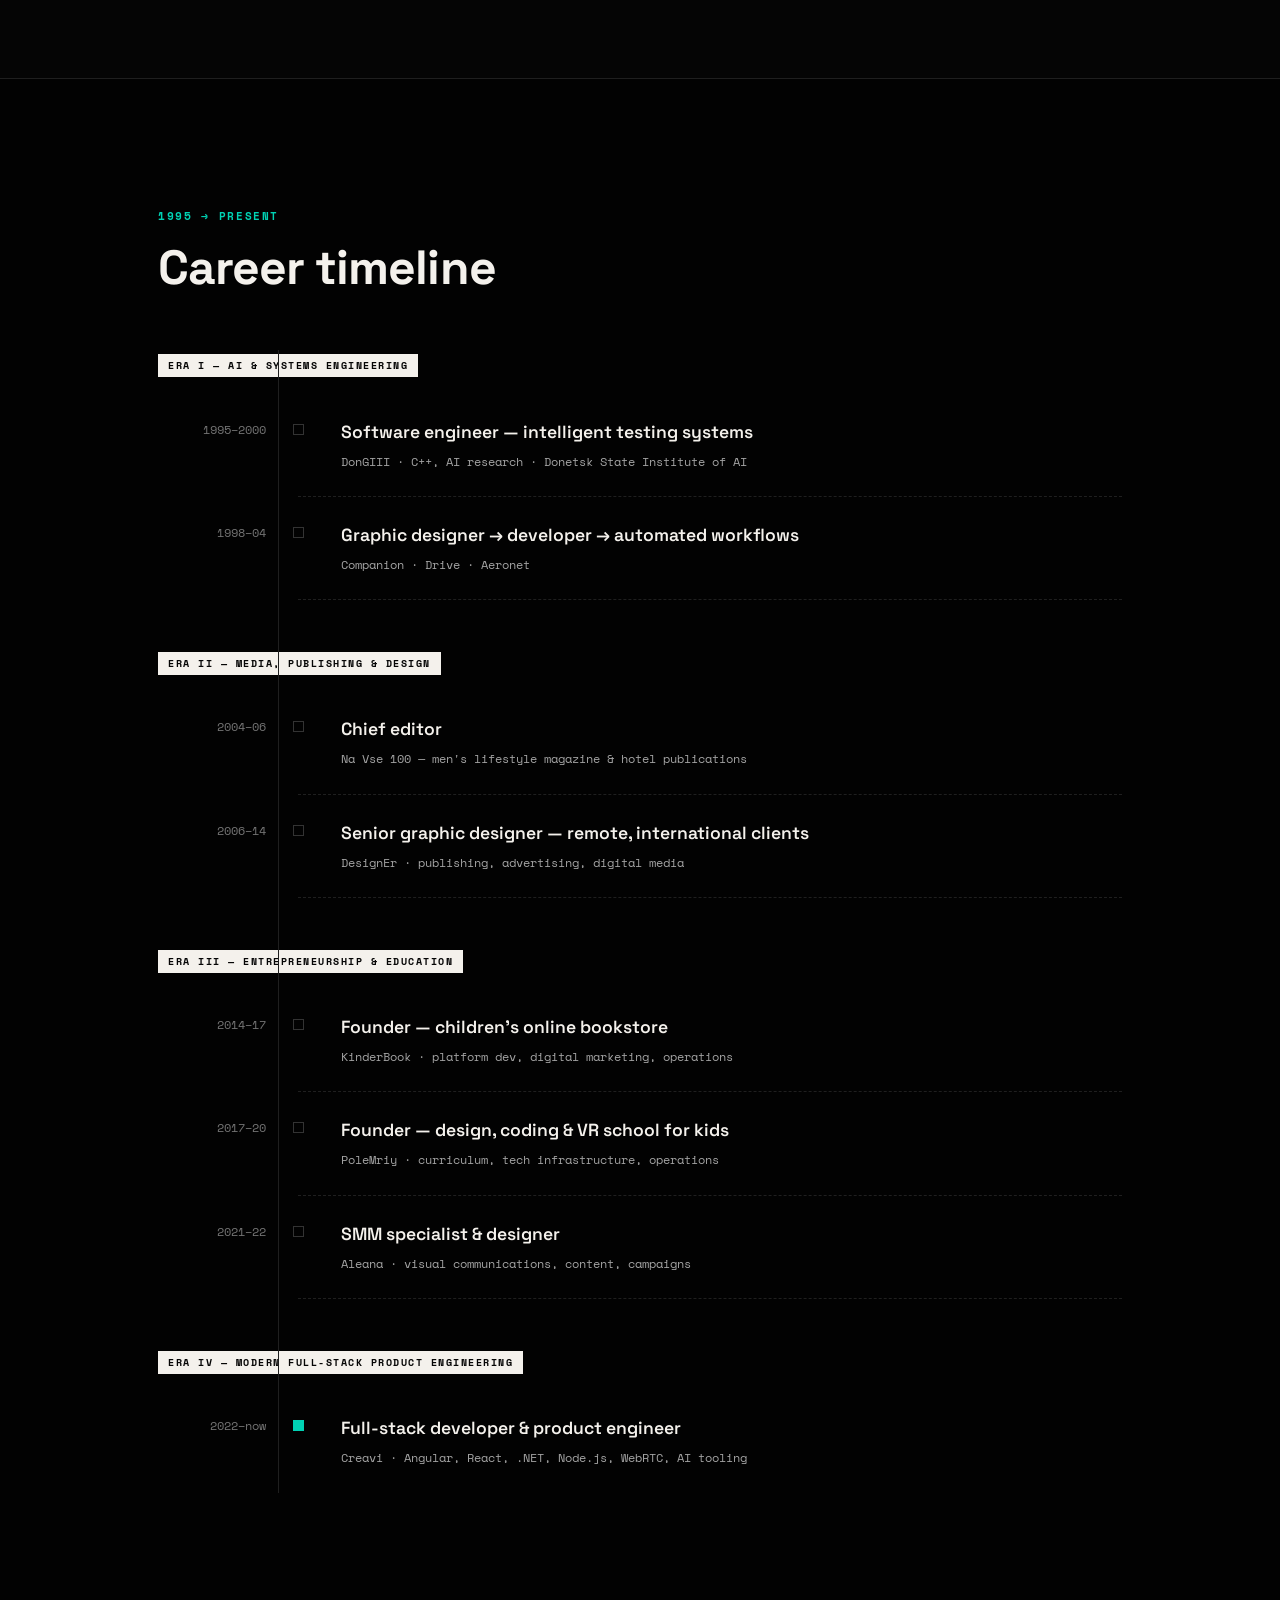
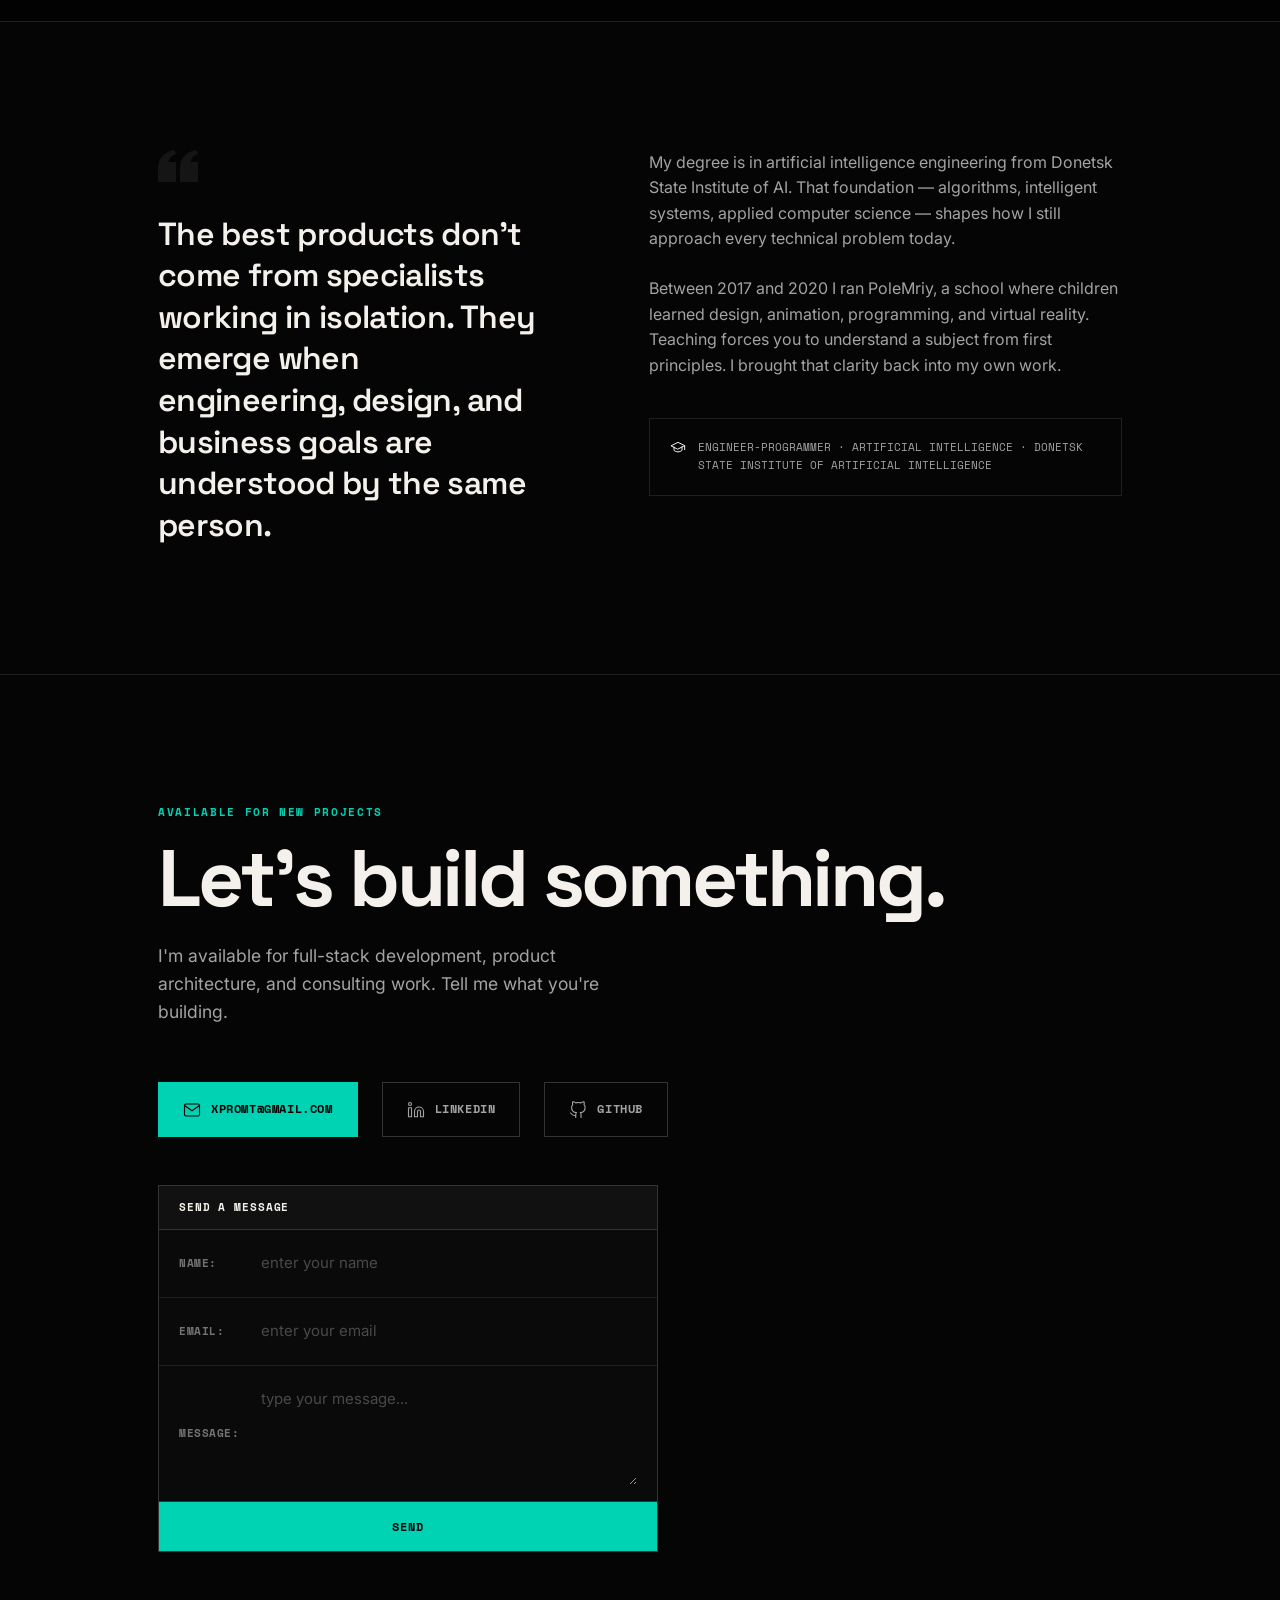
==== commit 39583aab: "Add links to Cartseer, ReForeseen; add numbera, SplitLab to hobby projects" ====
--- a/formal/site/index.html
+++ b/formal/site/index.html
@@ -315,7 +315,7 @@
           <span class="hobby-stack">HTML5 · CSS3 · Vanilla JS</span>
         </li>
         <li class="hobby-item">
-          <span class="hobby-name">Cartseer</span>
+          <span class="hobby-name"><a href="https://cartseer.nodb.qpon" target="_blank" rel="noopener">Cartseer</a></span>
           <span class="hobby-desc">Tactical grid game — family races NPC shoppers, Into the Breach-style positioning puzzle</span>
           <span class="hobby-stack">Fastify · Prisma · PostgreSQL · React · TypeScript · BullMQ · Redis</span>
         </li>
@@ -330,7 +330,16 @@
           <span class="hobby-stack">Angular 19 · PixiJS · TypeScript · DLX · Vitest</span>
         </li>
         <li class="hobby-item">
-          <span class="hobby-name">ReForeseen</span>
+          <span class="hobby-name"><a href="https://numbera.nodb.qpon" target="_blank" rel="noopener">numbera</a></span>
+          <span class="hobby-desc">Number puzzle — split, merge, and combine digits to reach the target</span>
+          <span class="hobby-stack">React 19 · TypeScript · Vite · Motion · Lucide · Vitest</span>
+        </li>
+        <li class="hobby-item">
+          <span class="hobby-name"><a href="https://splitlab.nodb.qpon" target="_blank" rel="noopener">SplitLab</a></span>
+          <span class="hobby-desc">Production-chain puzzle — decompose, transport, and recombine number factors</span>
+          <span class="hobby-stack">React 19 · TypeScript · Vite · Tailwind · Motion · Lucide</span>
+        </li>
+          <span class="hobby-name"><a href="https://reforeseen.nodb.qpon" target="_blank" rel="noopener">ReForeseen</a></span>
           <span class="hobby-desc">Browser action-puzzle — deterministic collision resolution, beat-timed rooms</span>
           <span class="hobby-stack">Vite · React · TypeScript · PixiJS · Zustand</span>
         </li>
